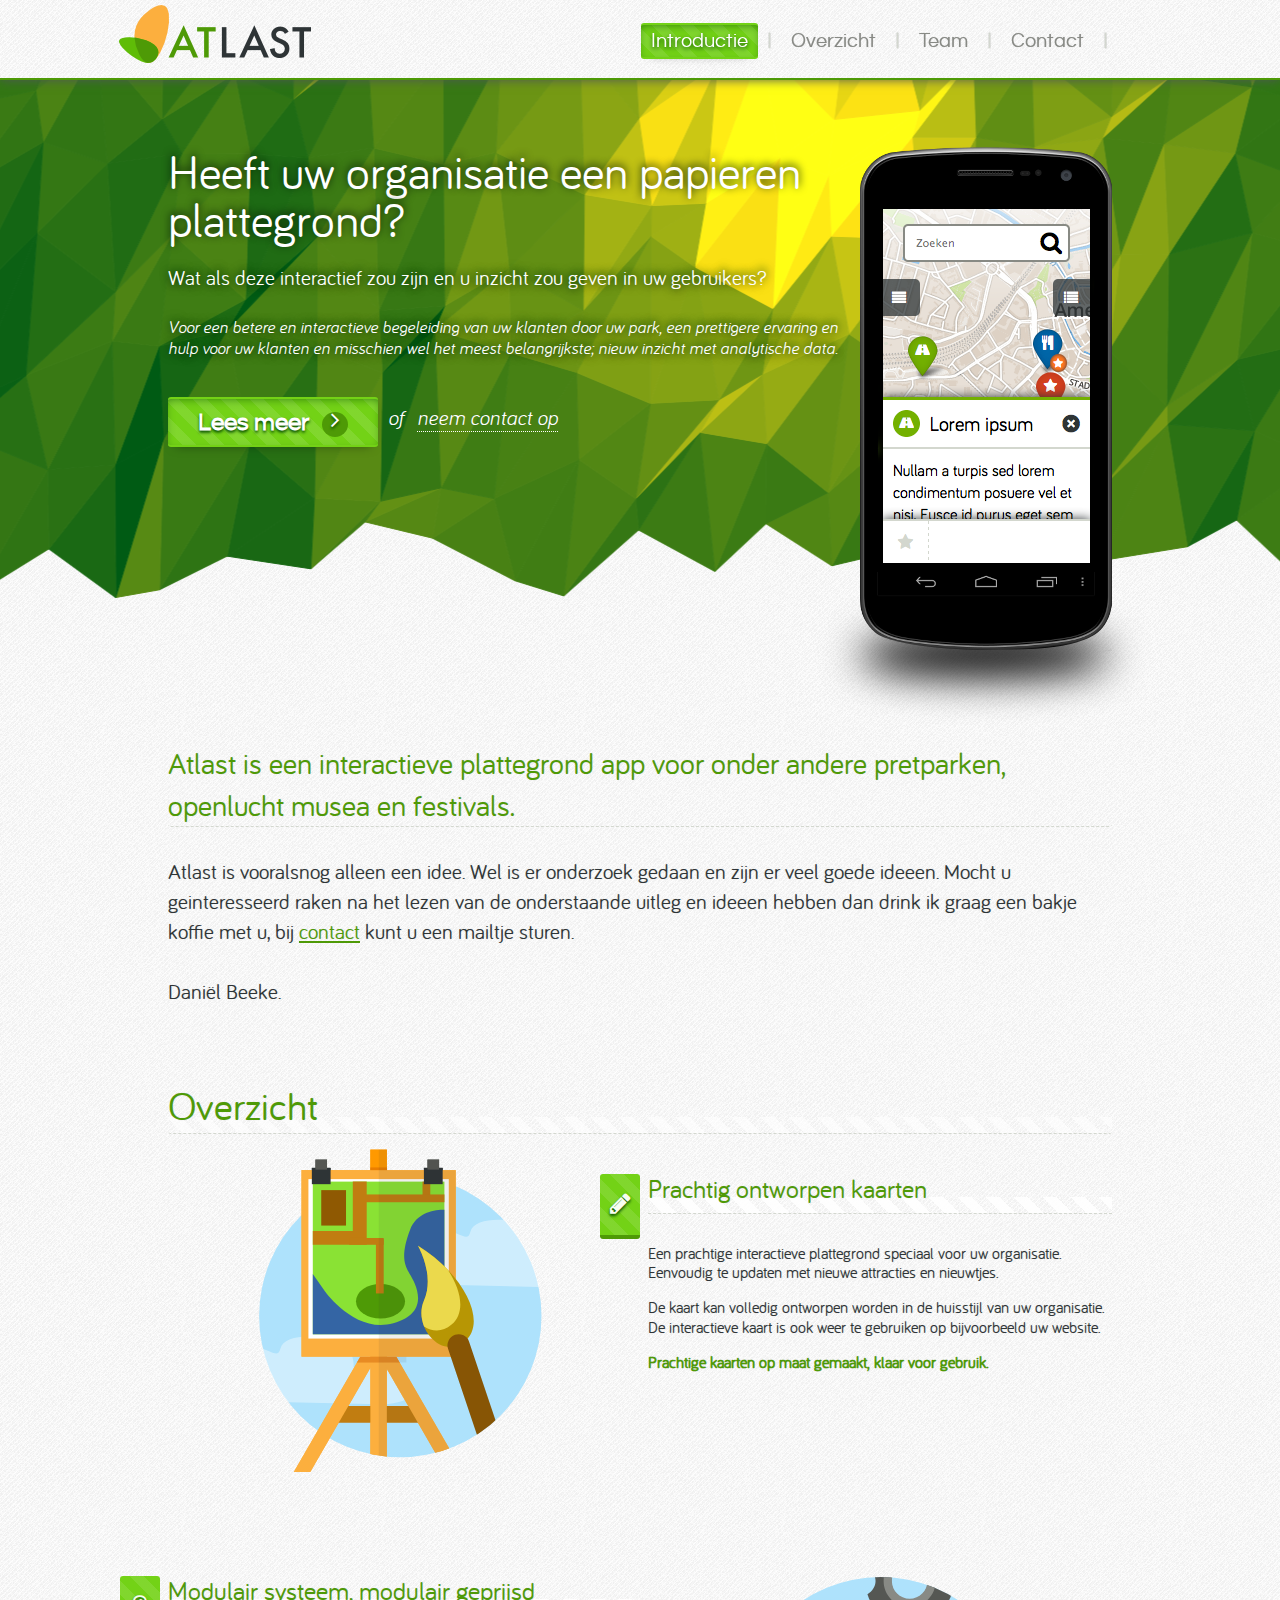
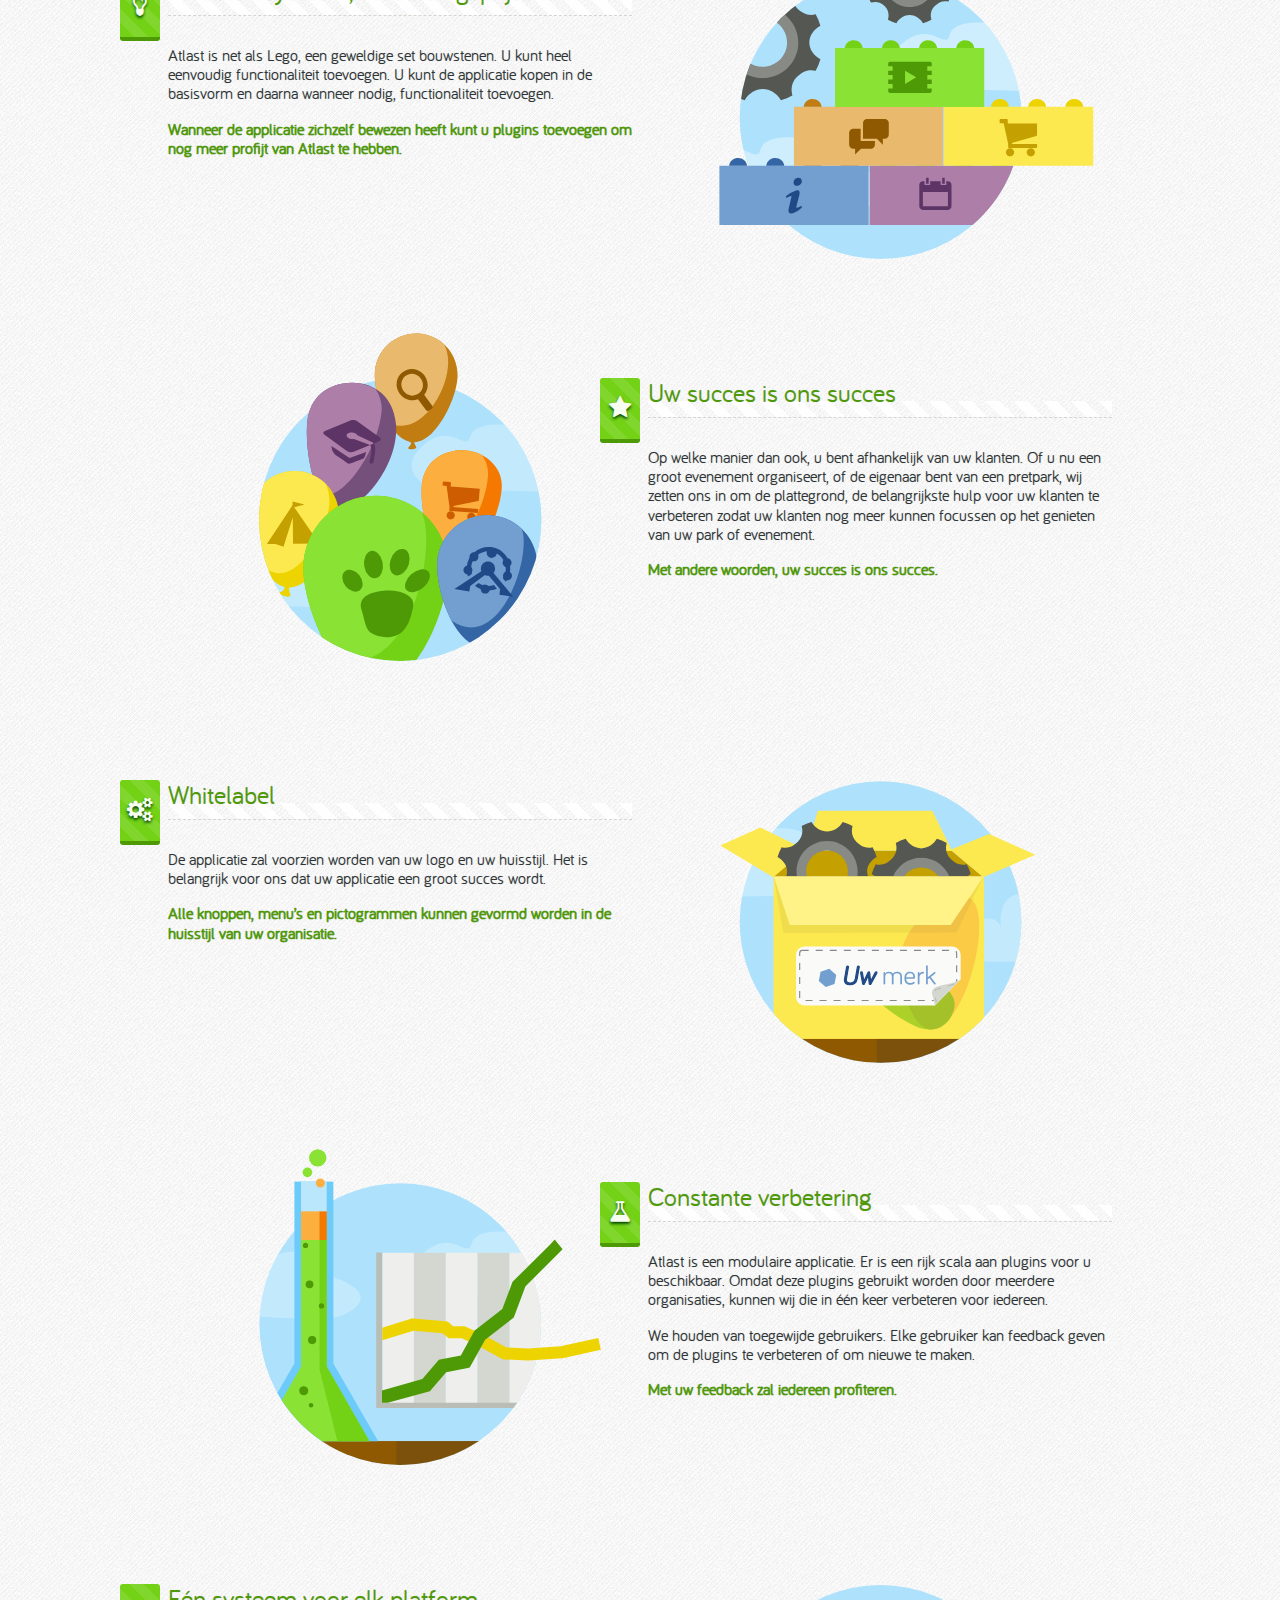
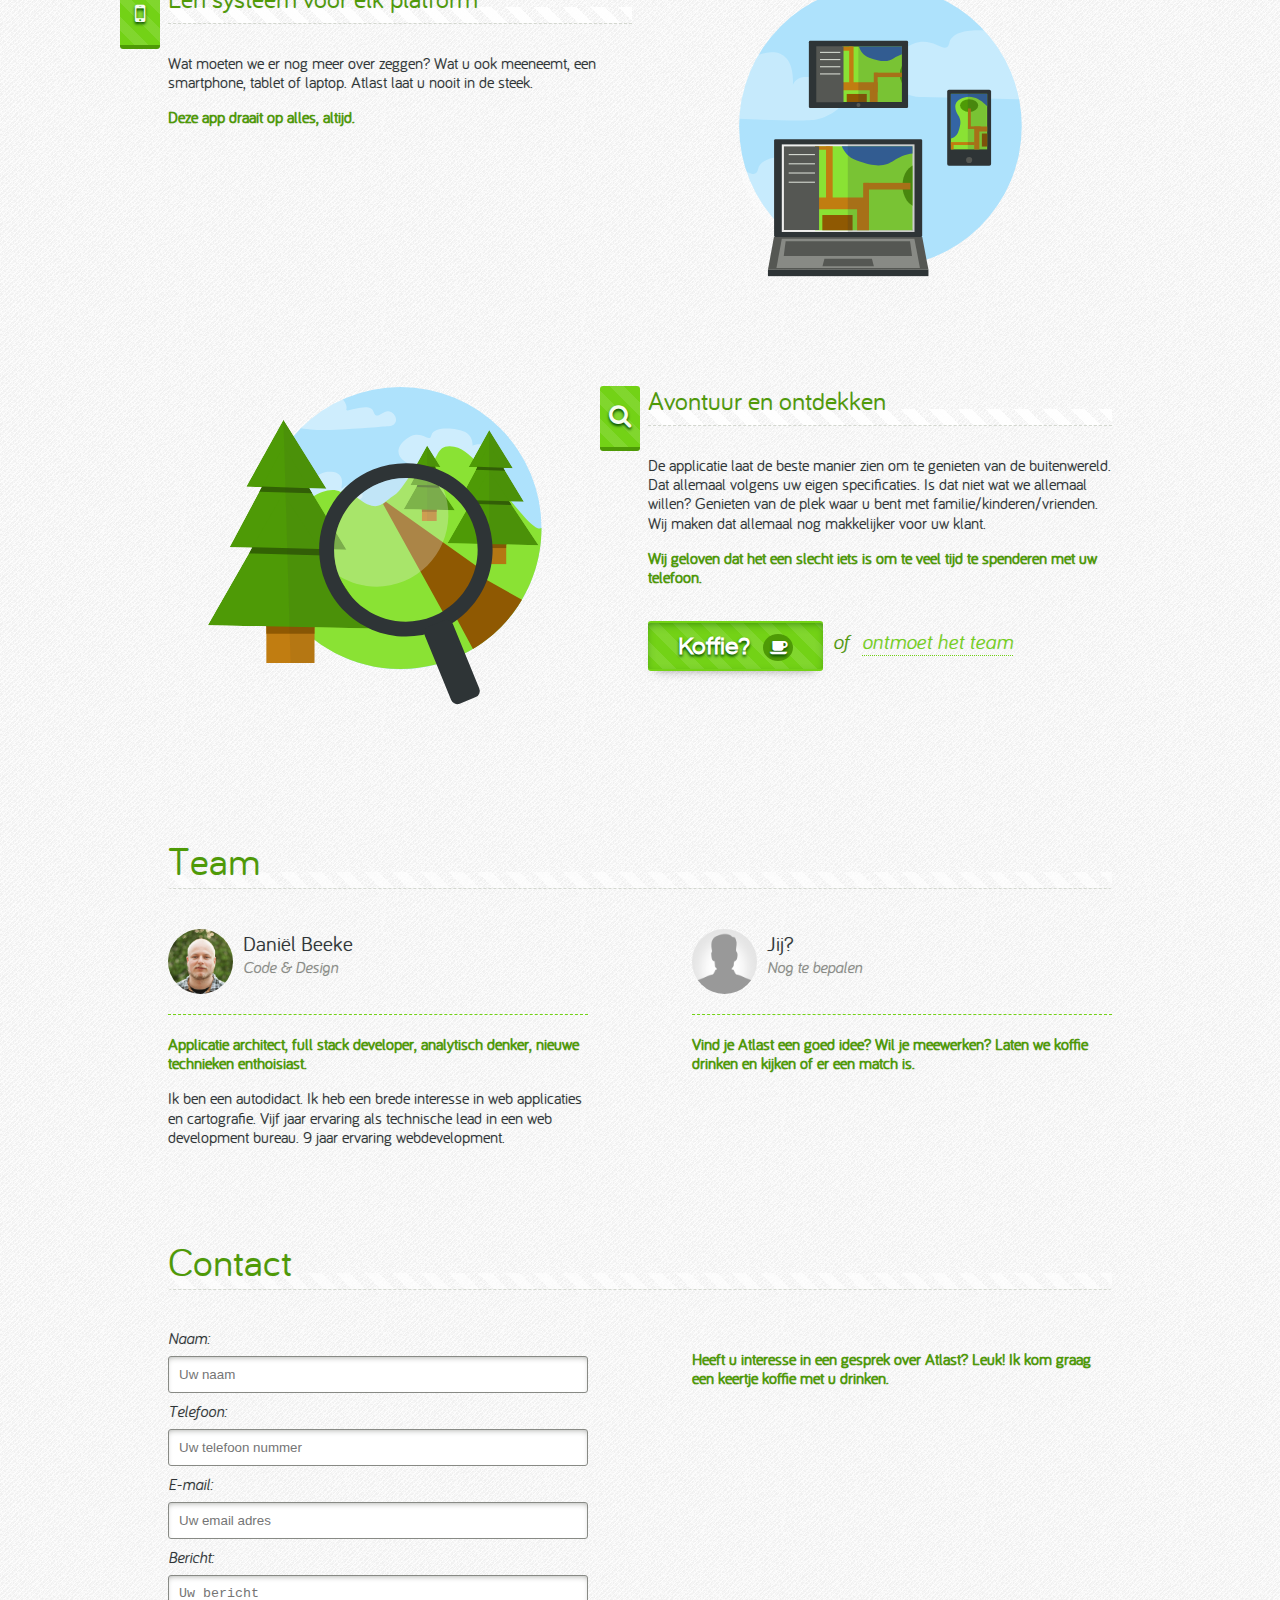
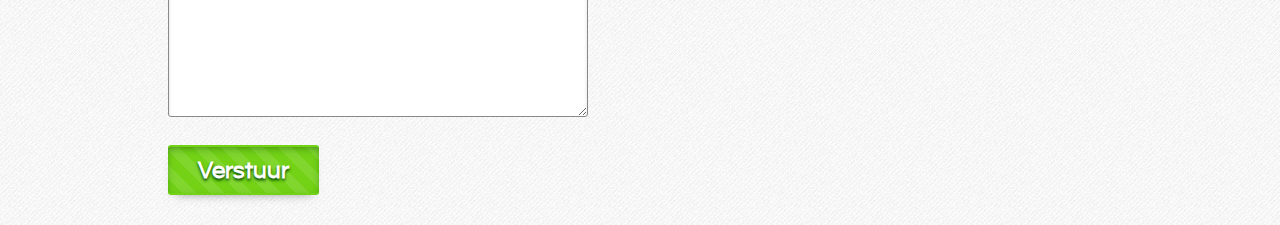
==== index.html @ f657164a "changes" ====
<!DOCTYPE html>
<!--[if lt IE 7]>      <html class="no-js lt-ie9 lt-ie8 lt-ie7"> <![endif]-->
<!--[if IE 7]>         <html class="no-js lt-ie9 lt-ie8"> <![endif]-->
<!--[if IE 8]>         <html class="no-js lt-ie9"> <![endif]-->
<!--[if gt IE 8]><!--> <html class="no-js"> <!--<![endif]-->
    <head>
        <meta charset="utf-8">
        <meta http-equiv="X-UA-Compatible" content="IE=edge,chrome=1">
        <title>Atlast</title>
        <meta name="description" content="">
        <meta name="viewport" content="width=device-width">

        <!-- Place favicon.ico and apple-touch-icon.png in the root directory -->

        <link href="stylesheets/screen.css" media="screen, projection" rel="stylesheet" type="text/css" />
        <link href="stylesheets/print.css" media="print" rel="stylesheet" type="text/css" />
        <link rel="stylesheet" href="js/vendor/leaflet/leaflet.css" />
        <!--[if lte IE 8]>
            <link rel="stylesheet" href="js/vendor/leaflet/leaflet.ie.css" />
        <![endif]-->

        <!--[if IE]>
          <link href="stylesheets/ie.css" media="screen, projection" rel="stylesheet" type="text/css" />
        <![endif]-->
        <script src="js/vendor/modernizr-2.6.2.min.js"></script>
    </head>
    <body class="nl">
        <!--[if lt IE 7]>
            <p class="chromeframe">You are using an <strong>outdated</strong> browser. Please <a href="http://browsehappy.com/">upgrade your browser</a> or <a href="http://www.google.com/chromeframe/?redirect=true">activate Google Chrome Frame</a> to improve your experience.</p>
        <![endif]-->

<header id="menu-zone">
    <div id="menu-wrapper">
        <a href="#introduction" id="logo"><img src="img/atlast-logo.png" /></a>
        <a class="mobile-menu-switcher button" href="#"><i class="icon-reorder"></i></a>
        <navigation class="menu-hidden-mobile" id="menu">
            <a href="#introduction" class="active slider-active">Introductie</a>
                <span class="menu-pipe">|</span>
            <a href="#overview">Overzicht</a>
                <span class="menu-pipe">|</span>
            <a href="#team">Team</a>
                <span class="menu-pipe">|</span>
            <a href="#contact">Contact</a>
                <span class="menu-pipe">|</span>
            <div id="menu-slider"></div>
        </navigation>
    </div>
</header>

<div id="content-wrapper">
    <section id="content">
        <article id="introduction" class="active">
            <span class="streamer">
                <div id="mobile-with-leaflet">
                    <img id="map" src="img/prototype-nl.png" />
                    <div id="phone-shadow"></div>
                </div>
                <h2>Heeft uw organisatie een papieren plattegrond?</h2>
                <h4><span>Wat als deze interactief zou zijn en u inzicht zou geven in uw gebruikers?<em class="hidden-mobile">Voor een betere en interactieve begeleiding van uw klanten door uw park, een prettigere ervaring en hulp voor uw klanten en misschien wel het meest belangrijkste; nieuw inzicht met analytische data.</em></span></h4>
                <a href="#overview" class="button mobile-full-width icon-right">Lees meer<i class="icon-angle-right"></i></a>
                <span class="button-suffix mobile-full-width"><em>of <a href="#contact">neem contact op</a></em></span>
            </span>

        </article>
        <h3 style="font-size: 30px;">Atlast is een interactieve plattegrond app voor onder andere pretparken, openlucht musea en festivals.</h3>
        <h4>Atlast is vooralsnog alleen een idee. Wel is er onderzoek gedaan en zijn er veel goede ideeen. Mocht u geinteresseerd raken na het lezen van de onderstaande uitleg en ideeen hebben dan drink ik graag een bakje koffie met u, bij <a href="#contact">contact</a> kunt u een mailtje sturen.<br><br>Daniël Beeke.</h4>
        <br><br><br>
        <article id="overview">
            <h3>Overzicht</h3>

            <div class="row odd">
                <div class="block">
                    <i class="icon-pencil"></i>
                    <h4>Prachtig ontworpen kaarten</h4>
                    <img id="map-paint" src="svg/map-paint.svg" onerror="this.onerror=null; this.src='img/map-paint.png'">
                    <p>Een prachtige interactieve plattegrond speciaal voor uw organisatie. Eenvoudig te updaten met nieuwe attracties en nieuwtjes.</p>
                    <p>De kaart kan volledig ontworpen worden in de huisstijl van uw organisatie. De interactieve kaart is ook weer te gebruiken op bijvoorbeeld uw website.</p>
                    <p><strong>Prachtige kaarten op maat gemaakt, klaar voor gebruik.</strong></p>
                </div>
            </div>
            <div class="row even">
                <div class="block">
                    <i class="icon-lightbulb"></i>
                    <h4>Modulair systeem, modulair geprijsd</h4>
                    <img id="modular" src="svg/modular.svg" onerror="this.onerror=null; this.src='img/modular.png'" />
                    <p>Atlast is net als Lego, een geweldige set bouwstenen. U kunt heel eenvoudig functionaliteit toevoegen. U kunt de applicatie kopen in de basisvorm en daarna wanneer nodig, functionaliteit toevoegen.</p>
                    <p><strong>Wanneer de applicatie zichzelf bewezen heeft kunt u plugins toevoegen om nog meer profijt van Atlast te hebben.</strong></p>
                </div>
            </div>

            <div class="row odd">
                <div class="block">
                    <i class="icon-star"></i>
                    <h4>Uw succes is ons succes</h4>
                    <img id="balloons" src="svg/balloons.svg" onerror="this.onerror=null; this.src='img/balloons.png'">
                    <p>Op welke manier dan ook, u bent afhankelijk van uw klanten. Of u nu een groot evenement organiseert, of de eigenaar bent van een pretpark, wij zetten ons in om de plattegrond, de belangrijkste hulp voor uw klanten te verbeteren zodat uw klanten nog meer kunnen focussen op het genieten van uw park of evenement.</p>
                    <p><strong>Met andere woorden, uw succes is ons succes.</strong></p>
                </div>
            </div>
            <div class="row even">
                <div class="block">
                    <i class="icon-cogs"></i>
                    <h4>Whitelabel</h4>
                    <img id="whitelabel" src="svg/whitelabel-nl.svg" onerror="this.onerror=null; this.src='img/whitelabel-nl.png'" />
                    <p>De applicatie zal voorzien worden van uw logo en uw huisstijl. Het is belangrijk voor ons dat uw applicatie een groot succes wordt.</p><p><strong>Alle knoppen, menu’s en pictogrammen kunnen gevormd worden in de huisstijl van uw organisatie.</strong></p>
                </div>
            </div>
            <div class="row odd">
                <div class="block">
                    <i class="icon-beaker"></i>
                    <h4>Constante verbetering</h4>
                    <img id="beaker" src="svg/beaker.svg" onerror="this.onerror=null; this.src='img/beaker.png'">
                    <p>Atlast is een modulaire applicatie. Er is een rijk scala aan plugins voor u beschikbaar. Omdat deze plugins gebruikt worden door meerdere organisaties, kunnen wij die in één keer verbeteren voor iedereen.</p>
                    <p>We houden van toegewijde gebruikers. Elke gebruiker kan feedback geven om de plugins te verbeteren of om nieuwe te maken.</p><p><strong>Met uw feedback zal iedereen profiteren.</strong></p>
                </div>
            </div>
            <div class="row even">
                <div class="block">
                    <i class="icon-mobile-phone"></i>
                    <h4>Eén systeem voor elk platform</h4>
                    <img id="devices" src="svg/devices.svg" onerror="this.onerror=null; this.src='img/devices.png'">
                    <p>Wat moeten we er nog meer over zeggen? Wat u ook meeneemt, een smartphone, tablet of laptop. Atlast laat u nooit in de steek.</p>
                    <p><strong>Deze app draait op alles, altijd.</strong></p>
                </div>
            </div>
            <div class="row odd">
                <div class="block">
                    <i class="icon-search"></i>
                    <h4>Avontuur en ontdekken</h4>
                    <img id="explore" src="svg/explore.svg" onerror="this.onerror=null; this.src='img/explore.png'" />
                    <p>De applicatie laat de beste manier zien om te genieten van de buitenwereld. Dat allemaal volgens uw eigen specificaties. Is dat niet wat we allemaal willen? Genieten van de plek waar u bent met familie/kinderen/vrienden. Wij maken dat allemaal nog makkelijker voor uw klant.</p>
                    <p><strong>Wij geloven dat het een slecht iets is om te veel tijd te spenderen met uw telefoon.</strong></p>
                </div>

                <div class="button-wrapper">
                    <a href="#contact" class="button mobile-full-width icon-right">Koffie?<i class="icon-coffee"></i></a>
                    <span class="button-suffix mobile-full-width dark"><em>of <a href="#team">ontmoet het team</a></em></span>
                </div>

            </div>
        </article>

        <article id="team">
            <h3>Team</h3>
            <div class="team-member">
                <div class="header">
                    <img src="img/someone-small.png">
                    <div class="info">
                        <h4>Jij?</h4>
                        <em>Nog te bepalen</em>
                    </div>
                </div>
                <p class="top"><strong>Vind je Atlast een goed idee? Wil je meewerken? Laten we koffie drinken en kijken of er een match is.</strong></p>
            </div>

            <div class="team-member">
                <div class="header">
                    <img src="img/daniel-small.jpg">
                    <div class="info">
                        <h4>Daniël Beeke</h4>
                        <em>Code & Design</em>
                    </div>
                </div>
                <p class="top"><strong>Applicatie architect, full stack developer, analytisch denker, nieuwe technieken enthoisiast.</strong></p>
                <p>Ik ben een autodidact. Ik heb een brede interesse in web applicaties en cartografie. Vijf jaar ervaring als technische lead in een web development bureau. 9 jaar ervaring webdevelopment.</p>
                <p></p>
            </div>

        </article>

        <article id="contact">
            <h3>Contact</h3>
            <p><strong>Heeft u interesse in een gesprek over Atlast? Leuk! Ik kom graag een keertje koffie met u drinken.</strong></p>

            <form action="" autocomplete="on" method="post">
                <div class="form-item-wrapper">
                    <label class="hidden-mobile">Naam: </label><input class="mobile-full-width" placeholder="Uw naam" type="text" name="fname" />
                </div>
                <div class="form-item-wrapper">
                    <label class="hidden-mobile">Telefoon: </label><input class="mobile-full-width" placeholder="Uw telefoon nummer" type="text" name="phone" />
                </div>
                <div class="form-item-wrapper">
                    <label class="hidden-mobile">E-mail: </label><input class="mobile-full-width" placeholder="Uw email adres" type="email" name="email" autocomplete="off" required />
                </div>
                <div class="form-item-wrapper">
                    <label class="hidden-mobile">Bericht: </label><textarea class="mobile-full-width" placeholder="Uw bericht" name="message" rows="8" required></textarea>
                </div>
                    <input class="button mobile-full-width float-right" type="submit" value="Verstuur">
            </form>
        </article>
    </section>
</div>

        <script src="//ajax.googleapis.com/ajax/libs/jquery/1.9.0/jquery.min.js"></script>
        <script>window.jQuery || document.write('<script src="js/vendor/jquery-1.9.0.min.js"><\/script>')</script>
        <script src="js/vendor/leaflet/leaflet.js"></script>

        <script src="js/vendor/jquery.hoverIntent.minified.js"></script>
        <script src="js/vendor/jquery.scrollTo-1.4.3.1-min.js"></script>
        <script src="js/vendor/jquery.localscroll-1.2.7-min.js"></script>

        <script src="js/plugins.js"></script>
        <script src="js/main.js"></script>

        <!-- Google Analytics: change UA-XXXXX-X to be your site's ID. -->
        <script>
          (function(i,s,o,g,r,a,m){i['GoogleAnalyticsObject']=r;i[r]=i[r]||function(){
          (i[r].q=i[r].q||[]).push(arguments)},i[r].l=1*new Date();a=s.createElement(o),
          m=s.getElementsByTagName(o)[0];a.async=1;a.src=g;m.parentNode.insertBefore(a,m)
          })(window,document,'script','//www.google-analytics.com/analytics.js','ga');

          ga('create', 'UA-39746477-1', 'atlastlab.com');
          ga('send', 'pageview');

        </script>
    </body>
</html>
---- stylesheets/screen.css ----
/* Welcome to Compass.
 * In this file you should write your main styles. (or centralize your imports)
 * Import this file using the following HTML or equivalent:
 * <link href="/stylesheets/screen.css" media="screen, projection" rel="stylesheet" type="text/css" /> */
/* line 5, ../../../../.rvm/gems/ruby-2.2.3/gems/compass-core-1.0.3/stylesheets/compass/reset/_utilities.scss */
html, body, div, span, applet, object, iframe,
h1, h2, h3, h4, h5, h6, p, blockquote, pre,
a, abbr, acronym, address, big, cite, code,
del, dfn, em, img, ins, kbd, q, s, samp,
small, strike, strong, sub, sup, tt, var,
b, u, i, center,
dl, dt, dd, ol, ul, li,
fieldset, form, label, legend,
table, caption, tbody, tfoot, thead, tr, th, td,
article, aside, canvas, details, embed,
figure, figcaption, footer, header, hgroup,
menu, nav, output, ruby, section, summary,
time, mark, audio, video {
  margin: 0;
  padding: 0;
  border: 0;
  font: inherit;
  font-size: 100%;
  vertical-align: baseline;
}

/* line 22, ../../../../.rvm/gems/ruby-2.2.3/gems/compass-core-1.0.3/stylesheets/compass/reset/_utilities.scss */
html {
  line-height: 1;
}

/* line 24, ../../../../.rvm/gems/ruby-2.2.3/gems/compass-core-1.0.3/stylesheets/compass/reset/_utilities.scss */
ol, ul {
  list-style: none;
}

/* line 26, ../../../../.rvm/gems/ruby-2.2.3/gems/compass-core-1.0.3/stylesheets/compass/reset/_utilities.scss */
table {
  border-collapse: collapse;
  border-spacing: 0;
}

/* line 28, ../../../../.rvm/gems/ruby-2.2.3/gems/compass-core-1.0.3/stylesheets/compass/reset/_utilities.scss */
caption, th, td {
  text-align: left;
  font-weight: normal;
  vertical-align: middle;
}

/* line 30, ../../../../.rvm/gems/ruby-2.2.3/gems/compass-core-1.0.3/stylesheets/compass/reset/_utilities.scss */
q, blockquote {
  quotes: none;
}
/* line 103, ../../../../.rvm/gems/ruby-2.2.3/gems/compass-core-1.0.3/stylesheets/compass/reset/_utilities.scss */
q:before, q:after, blockquote:before, blockquote:after {
  content: "";
  content: none;
}

/* line 32, ../../../../.rvm/gems/ruby-2.2.3/gems/compass-core-1.0.3/stylesheets/compass/reset/_utilities.scss */
a img {
  border: none;
}

/* line 116, ../../../../.rvm/gems/ruby-2.2.3/gems/compass-core-1.0.3/stylesheets/compass/reset/_utilities.scss */
article, aside, details, figcaption, figure, footer, header, hgroup, main, menu, nav, section, summary {
  display: block;
}

@-webkit-keyframes fadeIn {
  0% {
    opacity: 0;
  }
  100% {
    opacity: 1;
  }
}
@-webkit-keyframes fadeOut {
  0% {
    opacity: 1;
  }
  100% {
    opacity: 0;
  }
}
@-webkit-keyframes fadeInUp {
  0% {
    opacity: 0;
    -webkit-transform: translateY(20px);
  }
  100% {
    opacity: 1;
    -webkit-transform: translateY(0);
  }
}
@-webkit-keyframes fadeOutUp {
  0% {
    opacity: 1;
    -webkit-transform: translateY(0);
  }
  100% {
    opacity: 0;
    -webkit-transform: translateY(-20px);
  }
}
@-webkit-keyframes fadeInDown {
  0% {
    opacity: 0;
    -webkit-transform: translateY(-20px);
  }
  100% {
    opacity: 1;
    -webkit-transform: translateY(0);
  }
}
@-webkit-keyframes fadeOutDown {
  0% {
    opacity: 1;
    -webkit-transform: translateY(0);
  }
  100% {
    opacity: 0;
    -webkit-transform: translateY(20px);
  }
}
@-webkit-keyframes fadeInRight {
  0% {
    opacity: 0;
    -webkit-transform: translateX(20px);
  }
  100% {
    opacity: 1;
    -webkit-transform: translateX(0);
  }
}
@-webkit-keyframes fadeOutLeft {
  0% {
    opacity: 1;
    -webkit-transform: translateX(0);
  }
  100% {
    opacity: 0;
    -webkit-transform: translateX(-20px);
  }
}
@-webkit-keyframes fadeInLeft {
  0% {
    opacity: 0;
    -webkit-transform: translateX(-20px);
  }
  100% {
    opacity: 1;
    -webkit-transform: translateX(0);
  }
}
@-webkit-keyframes fadeOutRight {
  0% {
    opacity: 1;
    -webkit-transform: translateX(0);
  }
  100% {
    opacity: 0;
    -webkit-transform: translateX(20px);
  }
}
@-webkit-keyframes fadeInUpBig {
  0% {
    opacity: 0;
    -webkit-transform: translateY(2000px);
  }
  100% {
    opacity: 1;
    -webkit-transform: translateY(0);
  }
}
@-webkit-keyframes fadeOutUpBig {
  0% {
    opacity: 1;
    -webkit-transform: translateY(0);
  }
  100% {
    opacity: 0;
    -webkit-transform: translateY(-2000px);
  }
}
@-webkit-keyframes fadeInDownBig {
  0% {
    opacity: 0;
    -webkit-transform: translateY(-2000px);
  }
  100% {
    opacity: 1;
    -webkit-transform: translateY(0);
  }
}
@-webkit-keyframes fadeOutDownBig {
  0% {
    opacity: 1;
    -webkit-transform: translateY(0);
  }
  100% {
    opacity: 0;
    -webkit-transform: translateY(2000px);
  }
}
@-webkit-keyframes fadeInRightBig {
  0% {
    opacity: 0;
    -webkit-transform: translateX(2000px);
  }
  100% {
    opacity: 1;
    -webkit-transform: translateX(0);
  }
}
@-webkit-keyframes fadeOutLeftBig {
  0% {
    opacity: 1;
    -webkit-transform: translateX(0);
  }
  100% {
    opacity: 0;
    -webkit-transform: translateX(-2000px);
  }
}
@-webkit-keyframes fadeInLeftBig {
  0% {
    opacity: 0;
    -webkit-transform: translateX(-2000px);
  }
  100% {
    opacity: 1;
    -webkit-transform: translateX(0);
  }
}
@-webkit-keyframes fadeOutRightBig {
  0% {
    opacity: 1;
    -webkit-transform: translateX(0);
  }
  100% {
    opacity: 0;
    -webkit-transform: translateX(2000px);
  }
}
@-webkit-keyframes bounceIn {
  0% {
    opacity: 0;
    -webkit-transform: scale(0.3);
  }
  50% {
    opacity: 1;
    -webkit-transform: scale(1.05);
  }
  70% {
    -webkit-transform: scale(0.9);
  }
  100% {
    -webkit-transform: scale(1);
  }
}
@-webkit-keyframes bounceInDown {
  0% {
    opacity: 0;
    -webkit-transform: translateY(-2000px);
  }
  60% {
    opacity: 1;
    -webkit-transform: translateY(30px);
  }
  80% {
    -webkit-transform: translateY(-10px);
  }
  100% {
    -webkit-transform: translateY(0);
  }
}
@-webkit-keyframes bounceInUp {
  0% {
    opacity: 0;
    -webkit-transform: translateY(2000px);
  }
  60% {
    opacity: 1;
    -webkit-transform: translateY(-30px);
  }
  80% {
    -webkit-transform: translateY(10px);
  }
  100% {
    -webkit-transform: translateY(0);
  }
}
@-webkit-keyframes bounceInRight {
  0% {
    opacity: 0;
    -webkit-transform: translateX(2000px);
  }
  60% {
    opacity: 1;
    -webkit-transform: translateX(-30px);
  }
  80% {
    -webkit-transform: translateX(10px);
  }
  100% {
    -webkit-transform: translateX(0);
  }
}
@-webkit-keyframes bounceInLeft {
  0% {
    opacity: 0;
    -webkit-transform: translateX(-2000px);
  }
  60% {
    opacity: 1;
    -webkit-transform: translateX(30px);
  }
  80% {
    -webkit-transform: translateX(-10px);
  }
  100% {
    -webkit-transform: translateX(0);
  }
}
@-webkit-keyframes bounceOut {
  0% {
    -webkit-transform: scale(1);
  }
  25% {
    -webkit-transform: scale(0.95);
  }
  50% {
    opacity: 1;
    -webkit-transform: scale(1.1);
  }
  100% {
    opacity: 0;
    -webkit-transform: scale(0.3);
  }
}
@-webkit-keyframes bounceOutUp {
  0% {
    -webkit-transform: translateY(0);
  }
  20% {
    opacity: 1;
    -webkit-transform: translateY(20px);
  }
  100% {
    opacity: 0;
    -webkit-transform: translateY(-2000px);
  }
}
@-webkit-keyframes bounceOutDown {
  0% {
    -webkit-transform: translateY(0);
  }
  20% {
    opacity: 1;
    -webkit-transform: translateY(-20px);
  }
  100% {
    opacity: 0;
    -webkit-transform: translateY(2000px);
  }
}
@-webkit-keyframes bounceOutLeft {
  0% {
    -webkit-transform: translateX(0);
  }
  20% {
    opacity: 1;
    -webkit-transform: translateX(20px);
  }
  100% {
    opacity: 0;
    -webkit-transform: translateX(-2000px);
  }
}
@-webkit-keyframes bounceOutRight {
  0% {
    -webkit-transform: translateX(0);
  }
  20% {
    opacity: 1;
    -webkit-transform: translateX(-20px);
  }
  100% {
    opacity: 0;
    -webkit-transform: translateX(2000px);
  }
}
@-webkit-keyframes flash {
  0% {
    opacity: 1;
  }
  25% {
    opacity: 0;
  }
  50% {
    opacity: 1;
  }
  75% {
    opacity: 0;
  }
  100% {
    opacity: 1;
  }
}
@-webkit-keyframes bounce {
  0% {
    -webkit-transform: translateY(0);
  }
  20% {
    -webkit-transform: translateY(0);
  }
  40% {
    -webkit-transform: translateY(-30px);
  }
  50% {
    -webkit-transform: translateY(0);
  }
  60% {
    -webkit-transform: translateY(-15px);
  }
  80% {
    -webkit-transform: translateY(0);
  }
  100% {
    -webkit-transform: translateY(0);
  }
}
@-webkit-keyframes shake {
  0% {
    -webkit-transform: translateX(0);
  }
  10% {
    -webkit-transform: translateX(-10px);
  }
  20% {
    -webkit-transform: translateX(10px);
  }
  30% {
    -webkit-transform: translateX(-10px);
  }
  40% {
    -webkit-transform: translateX(10px);
  }
  50% {
    -webkit-transform: translateX(-10px);
  }
  60% {
    -webkit-transform: translateX(10px);
  }
  70% {
    -webkit-transform: translateX(-10px);
  }
  80% {
    -webkit-transform: translateX(10px);
  }
  90% {
    -webkit-transform: translateX(-10px);
  }
  100% {
    -webkit-transform: translateX(0);
  }
}
@-webkit-keyframes rotateInDownLeft {
  0% {
    -webkit-transform-origin: left bottom;
    -webkit-transform: rotate(-90deg);
    opacity: 0;
  }
  100% {
    -webkit-transform-origin: left bottom;
    -webkit-transform: rotate(0);
    opacity: 1;
  }
}
@-webkit-keyframes rotateInUpLeft {
  0% {
    -webkit-transform-origin: left bottom;
    -webkit-transform: rotate(90deg);
    opacity: 0;
  }
  100% {
    -webkit-transform-origin: left bottom;
    -webkit-transform: rotate(0);
    opacity: 1;
  }
}
@-webkit-keyframes rotateInUpRight {
  0% {
    -webkit-transform-origin: right bottom;
    -webkit-transform: rotate(-90deg);
    opacity: 0;
  }
  100% {
    -webkit-transform-origin: right bottom;
    -webkit-transform: rotate(0);
    opacity: 1;
  }
}
@-webkit-keyframes rotateInDownRight {
  0% {
    -webkit-transform-origin: right bottom;
    -webkit-transform: rotate(90deg);
    opacity: 0;
  }
  100% {
    -webkit-transform-origin: right bottom;
    -webkit-transform: rotate(0);
    opacity: 1;
  }
}
@-webkit-keyframes rotateOutDownLeft {
  0% {
    -webkit-transform-origin: left bottom;
    -webkit-transform: rotate(0);
    opacity: 1;
  }
  100% {
    -webkit-transform-origin: left bottom;
    -webkit-transform: rotate(90deg);
    opacity: 0;
  }
}
@-webkit-keyframes rotateOutUpLeft {
  0% {
    -webkit-transform-origin: left bottom;
    -webkit-transform: rotate(0);
    opacity: 1;
  }
  100% {
    -webkit-transform-origin: left bottom;
    -webkit-transform: rotate(-90deg);
    opacity: 0;
  }
}
@-webkit-keyframes rotateOutDownRight {
  0% {
    -webkit-transform-origin: right bottom;
    -webkit-transform: rotate(0);
    opacity: 1;
  }
  100% {
    -webkit-transform-origin: right bottom;
    -webkit-transform: rotate(-90deg);
    opacity: 0;
  }
}
@-webkit-keyframes rotateOutUpRight {
  0% {
    -webkit-transform-origin: right bottom;
    -webkit-transform: rotate(0);
    opacity: 1;
  }
  100% {
    -webkit-transform-origin: right bottom;
    -webkit-transform: rotate(90deg);
    opacity: 0;
  }
}
@-webkit-keyframes rotateIn {
  0% {
    -webkit-transform-origin: center center;
    -webkit-transform: rotate(-200deg);
    opacity: 0;
  }
  100% {
    -webkit-transform-origin: center center;
    -webkit-transform: rotate(0);
    opacity: 1;
  }
}
@-webkit-keyframes rotateOut {
  0% {
    -webkit-transform-origin: center center;
    -webkit-transform: rotate(0);
    opacity: 1;
  }
  100% {
    -webkit-transform-origin: center center;
    -webkit-transform: rotate(200deg);
    opacity: 0;
  }
}
@-webkit-keyframes tada {
  0% {
    -webkit-transform: scale(1);
  }
  10% {
    -webkit-transform: scale(0.9) rotate(-3deg);
  }
  20% {
    -webkit-transform: scale(0.9) rotate(-3deg);
  }
  30% {
    -webkit-transform: scale(1.1) rotate(3deg);
  }
  40% {
    -webkit-transform: scale(1.1) rotate(-3deg);
  }
  50% {
    -webkit-transform: scale(1.1) rotate(3deg);
  }
  60% {
    -webkit-transform: scale(1.1) rotate(-3deg);
  }
  70% {
    -webkit-transform: scale(1.1) rotate(3deg);
  }
  80% {
    -webkit-transform: scale(1.1) rotate(-3deg);
  }
  90% {
    -webkit-transform: scale(1.1) rotate(3deg);
  }
  100% {
    -webkit-transform: scale(1) rotate(0);
  }
}
@-moz-keyframes fadeIn {
  0% {
    opacity: 0;
  }
  100% {
    opacity: 1;
  }
}
@-moz-keyframes fadeOut {
  0% {
    opacity: 1;
  }
  100% {
    opacity: 0;
  }
}
@-moz-keyframes fadeInUp {
  0% {
    opacity: 0;
    -moz-transform: translateY(20px);
  }
  100% {
    opacity: 1;
    -moz-transform: translateY(0);
  }
}
@-moz-keyframes fadeOutUp {
  0% {
    opacity: 1;
    -moz-transform: translateY(0);
  }
  100% {
    opacity: 0;
    -moz-transform: translateY(-20px);
  }
}
@-moz-keyframes fadeInDown {
  0% {
    opacity: 0;
    -moz-transform: translateY(-20px);
  }
  100% {
    opacity: 1;
    -moz-transform: translateY(0);
  }
}
@-moz-keyframes fadeOutDown {
  0% {
    opacity: 1;
    -moz-transform: translateY(0);
  }
  100% {
    opacity: 0;
    -moz-transform: translateY(20px);
  }
}
@-moz-keyframes fadeInRight {
  0% {
    opacity: 0;
    -moz-transform: translateX(20px);
  }
  100% {
    opacity: 1;
    -moz-transform: translateX(0);
  }
}
@-moz-keyframes fadeOutLeft {
  0% {
    opacity: 1;
    -moz-transform: translateX(0);
  }
  100% {
    opacity: 0;
    -moz-transform: translateX(-20px);
  }
}
@-moz-keyframes fadeInLeft {
  0% {
    opacity: 0;
    -moz-transform: translateX(-20px);
  }
  100% {
    opacity: 1;
    -moz-transform: translateX(0);
  }
}
@-moz-keyframes fadeOutRight {
  0% {
    opacity: 1;
    -moz-transform: translateX(0);
  }
  100% {
    opacity: 0;
    -moz-transform: translateX(20px);
  }
}
@-moz-keyframes fadeInUpBig {
  0% {
    opacity: 0;
    -moz-transform: translateY(2000px);
  }
  100% {
    opacity: 1;
    -moz-transform: translateY(0);
  }
}
@-moz-keyframes fadeOutUpBig {
  0% {
    opacity: 1;
    -moz-transform: translateY(0);
  }
  100% {
    opacity: 0;
    -moz-transform: translateY(-2000px);
  }
}
@-moz-keyframes fadeInDownBig {
  0% {
    opacity: 0;
    -moz-transform: translateY(-2000px);
  }
  100% {
    opacity: 1;
    -moz-transform: translateY(0);
  }
}
@-moz-keyframes fadeOutDownBig {
  0% {
    opacity: 1;
    -moz-transform: translateY(0);
  }
  100% {
    opacity: 0;
    -moz-transform: translateY(2000px);
  }
}
@-moz-keyframes fadeInRightBig {
  0% {
    opacity: 0;
    -moz-transform: translateX(2000px);
  }
  100% {
    opacity: 1;
    -moz-transform: translateX(0);
  }
}
@-moz-keyframes fadeOutLeftBig {
  0% {
    opacity: 1;
    -moz-transform: translateX(0);
  }
  100% {
    opacity: 0;
    -moz-transform: translateX(-2000px);
  }
}
@-moz-keyframes fadeInLeftBig {
  0% {
    opacity: 0;
    -moz-transform: translateX(-2000px);
  }
  100% {
    opacity: 1;
    -moz-transform: translateX(0);
  }
}
@-moz-keyframes fadeOutRightBig {
  0% {
    opacity: 1;
    -moz-transform: translateX(0);
  }
  100% {
    opacity: 0;
    -moz-transform: translateX(2000px);
  }
}
@-moz-keyframes bounceIn {
  0% {
    opacity: 0;
    -moz-transform: scale(0.3);
  }
  50% {
    opacity: 1;
    -moz-transform: scale(1.05);
  }
  70% {
    -moz-transform: scale(0.9);
  }
  100% {
    -moz-transform: scale(1);
  }
}
@-moz-keyframes bounceInDown {
  0% {
    opacity: 0;
    -moz-transform: translateY(-2000px);
  }
  60% {
    opacity: 1;
    -moz-transform: translateY(30px);
  }
  80% {
    -moz-transform: translateY(-10px);
  }
  100% {
    -moz-transform: translateY(0);
  }
}
@-moz-keyframes bounceInUp {
  0% {
    opacity: 0;
    -moz-transform: translateY(2000px);
  }
  60% {
    opacity: 1;
    -moz-transform: translateY(-30px);
  }
  80% {
    -moz-transform: translateY(10px);
  }
  100% {
    -moz-transform: translateY(0);
  }
}
@-moz-keyframes bounceInRight {
  0% {
    opacity: 0;
    -moz-transform: translateX(2000px);
  }
  60% {
    opacity: 1;
    -moz-transform: translateX(-30px);
  }
  80% {
    -moz-transform: translateX(10px);
  }
  100% {
    -moz-transform: translateX(0);
  }
}
@-moz-keyframes bounceInLeft {
  0% {
    opacity: 0;
    -moz-transform: translateX(-2000px);
  }
  60% {
    opacity: 1;
    -moz-transform: translateX(30px);
  }
  80% {
    -moz-transform: translateX(-10px);
  }
  100% {
    -moz-transform: translateX(0);
  }
}
@-moz-keyframes bounceOut {
  0% {
    -moz-transform: scale(1);
  }
  25% {
    -moz-transform: scale(0.95);
  }
  50% {
    opacity: 1;
    -moz-transform: scale(1.1);
  }
  100% {
    opacity: 0;
    -moz-transform: scale(0.3);
  }
}
@-moz-keyframes bounceOutUp {
  0% {
    -moz-transform: translateY(0);
  }
  20% {
    opacity: 1;
    -moz-transform: translateY(20px);
  }
  100% {
    opacity: 0;
    -moz-transform: translateY(-2000px);
  }
}
@-moz-keyframes bounceOutDown {
  0% {
    -moz-transform: translateY(0);
  }
  20% {
    opacity: 1;
    -moz-transform: translateY(-20px);
  }
  100% {
    opacity: 0;
    -moz-transform: translateY(2000px);
  }
}
@-moz-keyframes bounceOutLeft {
  0% {
    -moz-transform: translateX(0);
  }
  20% {
    opacity: 1;
    -moz-transform: translateX(20px);
  }
  100% {
    opacity: 0;
    -moz-transform: translateX(-2000px);
  }
}
@-moz-keyframes bounceOutRight {
  0% {
    -moz-transform: translateX(0);
  }
  20% {
    opacity: 1;
    -moz-transform: translateX(-20px);
  }
  100% {
    opacity: 0;
    -moz-transform: translateX(2000px);
  }
}
@-moz-keyframes flash {
  0% {
    opacity: 1;
  }
  25% {
    opacity: 0;
  }
  50% {
    opacity: 1;
  }
  75% {
    opacity: 0;
  }
  100% {
    opacity: 1;
  }
}
@-moz-keyframes bounce {
  0% {
    -moz-transform: translateY(0);
  }
  20% {
    -moz-transform: translateY(0);
  }
  40% {
    -moz-transform: translateY(-30px);
  }
  50% {
    -moz-transform: translateY(0);
  }
  60% {
    -moz-transform: translateY(-15px);
  }
  80% {
    -moz-transform: translateY(0);
  }
  100% {
    -moz-transform: translateY(0);
  }
}
@-moz-keyframes shake {
  0% {
    -moz-transform: translateX(0);
  }
  10% {
    -moz-transform: translateX(-10px);
  }
  20% {
    -moz-transform: translateX(10px);
  }
  30% {
    -moz-transform: translateX(-10px);
  }
  40% {
    -moz-transform: translateX(10px);
  }
  50% {
    -moz-transform: translateX(-10px);
  }
  60% {
    -moz-transform: translateX(10px);
  }
  70% {
    -moz-transform: translateX(-10px);
  }
  80% {
    -moz-transform: translateX(10px);
  }
  90% {
    -moz-transform: translateX(-10px);
  }
  100% {
    -moz-transform: translateX(0);
  }
}
@-moz-keyframes rotateInDownLeft {
  0% {
    -moz-transform-origin: left bottom;
    -moz-transform: rotate(-90deg);
    opacity: 0;
  }
  100% {
    -moz-transform-origin: left bottom;
    -moz-transform: rotate(0);
    opacity: 1;
  }
}
@-moz-keyframes rotateInUpLeft {
  0% {
    -moz-transform-origin: left bottom;
    -moz-transform: rotate(90deg);
    opacity: 0;
  }
  100% {
    -moz-transform-origin: left bottom;
    -moz-transform: rotate(0);
    opacity: 1;
  }
}
@-moz-keyframes rotateInUpRight {
  0% {
    -moz-transform-origin: right bottom;
    -moz-transform: rotate(-90deg);
    opacity: 0;
  }
  100% {
    -moz-transform-origin: right bottom;
    -moz-transform: rotate(0);
    opacity: 1;
  }
}
@-moz-keyframes rotateInDownRight {
  0% {
    -moz-transform-origin: right bottom;
    -moz-transform: rotate(90deg);
    opacity: 0;
  }
  100% {
    -moz-transform-origin: right bottom;
    -moz-transform: rotate(0);
    opacity: 1;
  }
}
@-moz-keyframes rotateOutDownLeft {
  0% {
    -moz-transform-origin: left bottom;
    -moz-transform: rotate(0);
    opacity: 1;
  }
  100% {
    -moz-transform-origin: left bottom;
    -moz-transform: rotate(90deg);
    opacity: 0;
  }
}
@-moz-keyframes rotateOutUpLeft {
  0% {
    -moz-transform-origin: left bottom;
    -moz-transform: rotate(0);
    opacity: 1;
  }
  100% {
    -moz-transform-origin: left bottom;
    -moz-transform: rotate(-90deg);
    opacity: 0;
  }
}
@-moz-keyframes rotateOutDownRight {
  0% {
    -moz-transform-origin: right bottom;
    -moz-transform: rotate(0);
    opacity: 1;
  }
  100% {
    -moz-transform-origin: right bottom;
    -moz-transform: rotate(-90deg);
    opacity: 0;
  }
}
@-moz-keyframes rotateOutUpRight {
  0% {
    -moz-transform-origin: right bottom;
    -moz-transform: rotate(0);
    opacity: 1;
  }
  100% {
    -moz-transform-origin: right bottom;
    -moz-transform: rotate(90deg);
    opacity: 0;
  }
}
@-moz-keyframes rotateIn {
  0% {
    -moz-transform-origin: center center;
    -moz-transform: rotate(-200deg);
    opacity: 0;
  }
  100% {
    -moz-transform-origin: center center;
    -moz-transform: rotate(0);
    opacity: 1;
  }
}
@-moz-keyframes rotateOut {
  0% {
    -moz-transform-origin: center center;
    -moz-transform: rotate(0);
    opacity: 1;
  }
  100% {
    -moz-transform-origin: center center;
    -moz-transform: rotate(200deg);
    opacity: 0;
  }
}
@-moz-keyframes tada {
  0% {
    -moz-transform: scale(1);
  }
  10% {
    -moz-transform: scale(0.9) rotate(-3deg);
  }
  20% {
    -moz-transform: scale(0.9) rotate(-3deg);
  }
  30% {
    -moz-transform: scale(1.1) rotate(3deg);
  }
  40% {
    -moz-transform: scale(1.1) rotate(-3deg);
  }
  50% {
    -moz-transform: scale(1.1) rotate(3deg);
  }
  60% {
    -moz-transform: scale(1.1) rotate(-3deg);
  }
  70% {
    -moz-transform: scale(1.1) rotate(3deg);
  }
  80% {
    -moz-transform: scale(1.1) rotate(-3deg);
  }
  90% {
    -moz-transform: scale(1.1) rotate(3deg);
  }
  100% {
    -moz-transform: scale(1) rotate(0);
  }
}
@-ms-keyframes fadeIn {
  0% {
    opacity: 0;
  }
  100% {
    opacity: 1;
  }
}
@-ms-keyframes fadeOut {
  0% {
    opacity: 1;
  }
  100% {
    opacity: 0;
  }
}
@-ms-keyframes fadeInUp {
  0% {
    opacity: 0;
    -ms-transform: translateY(20px);
  }
  100% {
    opacity: 1;
    -ms-transform: translateY(0);
  }
}
@-ms-keyframes fadeOutUp {
  0% {
    opacity: 1;
    -ms-transform: translateY(0);
  }
  100% {
    opacity: 0;
    -ms-transform: translateY(-20px);
  }
}
@-ms-keyframes fadeInDown {
  0% {
    opacity: 0;
    -ms-transform: translateY(-20px);
  }
  100% {
    opacity: 1;
    -ms-transform: translateY(0);
  }
}
@-ms-keyframes fadeOutDown {
  0% {
    opacity: 1;
    -ms-transform: translateY(0);
  }
  100% {
    opacity: 0;
    -ms-transform: translateY(20px);
  }
}
@-ms-keyframes fadeInRight {
  0% {
    opacity: 0;
    -ms-transform: translateX(20px);
  }
  100% {
    opacity: 1;
    -ms-transform: translateX(0);
  }
}
@-ms-keyframes fadeOutLeft {
  0% {
    opacity: 1;
    -ms-transform: translateX(0);
  }
  100% {
    opacity: 0;
    -ms-transform: translateX(-20px);
  }
}
@-ms-keyframes fadeInLeft {
  0% {
    opacity: 0;
    -ms-transform: translateX(-20px);
  }
  100% {
    opacity: 1;
    -ms-transform: translateX(0);
  }
}
@-ms-keyframes fadeOutRight {
  0% {
    opacity: 1;
    -ms-transform: translateX(0);
  }
  100% {
    opacity: 0;
    -ms-transform: translateX(20px);
  }
}
@-ms-keyframes fadeInUpBig {
  0% {
    opacity: 0;
    -ms-transform: translateY(2000px);
  }
  100% {
    opacity: 1;
    -ms-transform: translateY(0);
  }
}
@-ms-keyframes fadeOutUpBig {
  0% {
    opacity: 1;
    -ms-transform: translateY(0);
  }
  100% {
    opacity: 0;
    -ms-transform: translateY(-2000px);
  }
}
@-ms-keyframes fadeInDownBig {
  0% {
    opacity: 0;
    -ms-transform: translateY(-2000px);
  }
  100% {
    opacity: 1;
    -ms-transform: translateY(0);
  }
}
@-ms-keyframes fadeOutDownBig {
  0% {
    opacity: 1;
    -ms-transform: translateY(0);
  }
  100% {
    opacity: 0;
    -ms-transform: translateY(2000px);
  }
}
@-ms-keyframes fadeInRightBig {
  0% {
    opacity: 0;
    -ms-transform: translateX(2000px);
  }
  100% {
    opacity: 1;
    -ms-transform: translateX(0);
  }
}
@-ms-keyframes fadeOutLeftBig {
  0% {
    opacity: 1;
    -ms-transform: translateX(0);
  }
  100% {
    opacity: 0;
    -ms-transform: translateX(-2000px);
  }
}
@-ms-keyframes fadeInLeftBig {
  0% {
    opacity: 0;
    -ms-transform: translateX(-2000px);
  }
  100% {
    opacity: 1;
    -ms-transform: translateX(0);
  }
}
@-ms-keyframes fadeOutRightBig {
  0% {
    opacity: 1;
    -ms-transform: translateX(0);
  }
  100% {
    opacity: 0;
    -ms-transform: translateX(2000px);
  }
}
@-ms-keyframes bounceIn {
  0% {
    opacity: 0;
    -ms-transform: scale(0.3);
  }
  50% {
    opacity: 1;
    -ms-transform: scale(1.05);
  }
  70% {
    -ms-transform: scale(0.9);
  }
  100% {
    -ms-transform: scale(1);
  }
}
@-ms-keyframes bounceInDown {
  0% {
    opacity: 0;
    -ms-transform: translateY(-2000px);
  }
  60% {
    opacity: 1;
    -ms-transform: translateY(30px);
  }
  80% {
    -ms-transform: translateY(-10px);
  }
  100% {
    -ms-transform: translateY(0);
  }
}
@-ms-keyframes bounceInUp {
  0% {
    opacity: 0;
    -ms-transform: translateY(2000px);
  }
  60% {
    opacity: 1;
    -ms-transform: translateY(-30px);
  }
  80% {
    -ms-transform: translateY(10px);
  }
  100% {
    -ms-transform: translateY(0);
  }
}
@-ms-keyframes bounceInRight {
  0% {
    opacity: 0;
    -ms-transform: translateX(2000px);
  }
  60% {
    opacity: 1;
    -ms-transform: translateX(-30px);
  }
  80% {
    -ms-transform: translateX(10px);
  }
  100% {
    -ms-transform: translateX(0);
  }
}
@-ms-keyframes bounceInLeft {
  0% {
    opacity: 0;
    -ms-transform: translateX(-2000px);
  }
  60% {
    opacity: 1;
    -ms-transform: translateX(30px);
  }
  80% {
    -ms-transform: translateX(-10px);
  }
  100% {
    -ms-transform: translateX(0);
  }
}
@-ms-keyframes bounceOut {
  0% {
    -ms-transform: scale(1);
  }
  25% {
    -ms-transform: scale(0.95);
  }
  50% {
    opacity: 1;
    -ms-transform: scale(1.1);
  }
  100% {
    opacity: 0;
    -ms-transform: scale(0.3);
  }
}
@-ms-keyframes bounceOutUp {
  0% {
    -ms-transform: translateY(0);
  }
  20% {
    opacity: 1;
    -ms-transform: translateY(20px);
  }
  100% {
    opacity: 0;
    -ms-transform: translateY(-2000px);
  }
}
@-ms-keyframes bounceOutDown {
  0% {
    -ms-transform: translateY(0);
  }
  20% {
    opacity: 1;
    -ms-transform: translateY(-20px);
  }
  100% {
    opacity: 0;
    -ms-transform: translateY(2000px);
  }
}
@-ms-keyframes bounceOutLeft {
  0% {
    -ms-transform: translateX(0);
  }
  20% {
    opacity: 1;
    -ms-transform: translateX(20px);
  }
  100% {
    opacity: 0;
    -ms-transform: translateX(-2000px);
  }
}
@-ms-keyframes bounceOutRight {
  0% {
    -ms-transform: translateX(0);
  }
  20% {
    opacity: 1;
    -ms-transform: translateX(-20px);
  }
  100% {
    opacity: 0;
    -ms-transform: translateX(2000px);
  }
}
@-ms-keyframes flash {
  0% {
    opacity: 1;
  }
  25% {
    opacity: 0;
  }
  50% {
    opacity: 1;
  }
  75% {
    opacity: 0;
  }
  100% {
    opacity: 1;
  }
}
@-ms-keyframes bounce {
  0% {
    -ms-transform: translateY(0);
  }
  20% {
    -ms-transform: translateY(0);
  }
  40% {
    -ms-transform: translateY(-30px);
  }
  50% {
    -ms-transform: translateY(0);
  }
  60% {
    -ms-transform: translateY(-15px);
  }
  80% {
    -ms-transform: translateY(0);
  }
  100% {
    -ms-transform: translateY(0);
  }
}
@-ms-keyframes shake {
  0% {
    -ms-transform: translateX(0);
  }
  10% {
    -ms-transform: translateX(-10px);
  }
  20% {
    -ms-transform: translateX(10px);
  }
  30% {
    -ms-transform: translateX(-10px);
  }
  40% {
    -ms-transform: translateX(10px);
  }
  50% {
    -ms-transform: translateX(-10px);
  }
  60% {
    -ms-transform: translateX(10px);
  }
  70% {
    -ms-transform: translateX(-10px);
  }
  80% {
    -ms-transform: translateX(10px);
  }
  90% {
    -ms-transform: translateX(-10px);
  }
  100% {
    -ms-transform: translateX(0);
  }
}
@-ms-keyframes rotateInDownLeft {
  0% {
    -ms-transform-origin: left bottom;
    -ms-transform: rotate(-90deg);
    opacity: 0;
  }
  100% {
    -ms-transform-origin: left bottom;
    -ms-transform: rotate(0);
    opacity: 1;
  }
}
@-ms-keyframes rotateInUpLeft {
  0% {
    -ms-transform-origin: left bottom;
    -ms-transform: rotate(90deg);
    opacity: 0;
  }
  100% {
    -ms-transform-origin: left bottom;
    -ms-transform: rotate(0);
    opacity: 1;
  }
}
@-ms-keyframes rotateInUpRight {
  0% {
    -ms-transform-origin: right bottom;
    -ms-transform: rotate(-90deg);
    opacity: 0;
  }
  100% {
    -ms-transform-origin: right bottom;
    -ms-transform: rotate(0);
    opacity: 1;
  }
}
@-ms-keyframes rotateInDownRight {
  0% {
    -ms-transform-origin: right bottom;
    -ms-transform: rotate(90deg);
    opacity: 0;
  }
  100% {
    -ms-transform-origin: right bottom;
    -ms-transform: rotate(0);
    opacity: 1;
  }
}
@-ms-keyframes rotateOutDownLeft {
  0% {
    -ms-transform-origin: left bottom;
    -ms-transform: rotate(0);
    opacity: 1;
  }
  100% {
    -ms-transform-origin: left bottom;
    -ms-transform: rotate(90deg);
    opacity: 0;
  }
}
@-ms-keyframes rotateOutUpLeft {
  0% {
    -ms-transform-origin: left bottom;
    -ms-transform: rotate(0);
    opacity: 1;
  }
  100% {
    -ms-transform-origin: left bottom;
    -ms-transform: rotate(-90deg);
    opacity: 0;
  }
}
@-ms-keyframes rotateOutDownRight {
  0% {
    -ms-transform-origin: right bottom;
    -ms-transform: rotate(0);
    opacity: 1;
  }
  100% {
    -ms-transform-origin: right bottom;
    -ms-transform: rotate(-90deg);
    opacity: 0;
  }
}
@-ms-keyframes rotateOutUpRight {
  0% {
    -ms-transform-origin: right bottom;
    -ms-transform: rotate(0);
    opacity: 1;
  }
  100% {
    -ms-transform-origin: right bottom;
    -ms-transform: rotate(90deg);
    opacity: 0;
  }
}
@-ms-keyframes rotateIn {
  0% {
    -ms-transform-origin: center center;
    -ms-transform: rotate(-200deg);
    opacity: 0;
  }
  100% {
    -ms-transform-origin: center center;
    -ms-transform: rotate(0);
    opacity: 1;
  }
}
@-ms-keyframes rotateOut {
  0% {
    -ms-transform-origin: center center;
    -ms-transform: rotate(0);
    opacity: 1;
  }
  100% {
    -ms-transform-origin: center center;
    -ms-transform: rotate(200deg);
    opacity: 0;
  }
}
@-ms-keyframes tada {
  0% {
    -ms-transform: scale(1);
  }
  10% {
    -ms-transform: scale(0.9) rotate(-3deg);
  }
  20% {
    -ms-transform: scale(0.9) rotate(-3deg);
  }
  30% {
    -ms-transform: scale(1.1) rotate(3deg);
  }
  40% {
    -ms-transform: scale(1.1) rotate(-3deg);
  }
  50% {
    -ms-transform: scale(1.1) rotate(3deg);
  }
  60% {
    -ms-transform: scale(1.1) rotate(-3deg);
  }
  70% {
    -ms-transform: scale(1.1) rotate(3deg);
  }
  80% {
    -ms-transform: scale(1.1) rotate(-3deg);
  }
  90% {
    -ms-transform: scale(1.1) rotate(3deg);
  }
  100% {
    -ms-transform: scale(1) rotate(0);
  }
}
@keyframes fadeIn {
  0% {
    opacity: 0;
  }
  100% {
    opacity: 1;
  }
}
@keyframes fadeOut {
  0% {
    opacity: 1;
  }
  100% {
    opacity: 0;
  }
}
@keyframes fadeInUp {
  0% {
    opacity: 0;
    transform: translateY(20px);
  }
  100% {
    opacity: 1;
    transform: translateY(0);
  }
}
@keyframes fadeOutUp {
  0% {
    opacity: 1;
    transform: translateY(0);
  }
  100% {
    opacity: 0;
    transform: translateY(-20px);
  }
}
@keyframes fadeInDown {
  0% {
    opacity: 0;
    transform: translateY(-20px);
  }
  100% {
    opacity: 1;
    transform: translateY(0);
  }
}
@keyframes fadeOutDown {
  0% {
    opacity: 1;
    transform: translateY(0);
  }
  100% {
    opacity: 0;
    transform: translateY(20px);
  }
}
@keyframes fadeInRight {
  0% {
    opacity: 0;
    transform: translateX(20px);
  }
  100% {
    opacity: 1;
    transform: translateX(0);
  }
}
@keyframes fadeOutLeft {
  0% {
    opacity: 1;
    transform: translateX(0);
  }
  100% {
    opacity: 0;
    transform: translateX(-20px);
  }
}
@keyframes fadeInLeft {
  0% {
    opacity: 0;
    transform: translateX(-20px);
  }
  100% {
    opacity: 1;
    transform: translateX(0);
  }
}
@keyframes fadeOutRight {
  0% {
    opacity: 1;
    transform: translateX(0);
  }
  100% {
    opacity: 0;
    transform: translateX(20px);
  }
}
@keyframes fadeInUpBig {
  0% {
    opacity: 0;
    transform: translateY(2000px);
  }
  100% {
    opacity: 1;
    transform: translateY(0);
  }
}
@keyframes fadeOutUpBig {
  0% {
    opacity: 1;
    transform: translateY(0);
  }
  100% {
    opacity: 0;
    transform: translateY(-2000px);
  }
}
@keyframes fadeInDownBig {
  0% {
    opacity: 0;
    transform: translateY(-2000px);
  }
  100% {
    opacity: 1;
    transform: translateY(0);
  }
}
@keyframes fadeOutDownBig {
  0% {
    opacity: 1;
    transform: translateY(0);
  }
  100% {
    opacity: 0;
    transform: translateY(2000px);
  }
}
@keyframes fadeInRightBig {
  0% {
    opacity: 0;
    transform: translateX(2000px);
  }
  100% {
    opacity: 1;
    transform: translateX(0);
  }
}
@keyframes fadeOutLeftBig {
  0% {
    opacity: 1;
    transform: translateX(0);
  }
  100% {
    opacity: 0;
    transform: translateX(-2000px);
  }
}
@keyframes fadeInLeftBig {
  0% {
    opacity: 0;
    transform: translateX(-2000px);
  }
  100% {
    opacity: 1;
    transform: translateX(0);
  }
}
@keyframes fadeOutRightBig {
  0% {
    opacity: 1;
    transform: translateX(0);
  }
  100% {
    opacity: 0;
    transform: translateX(2000px);
  }
}
@keyframes bounceIn {
  0% {
    opacity: 0;
    transform: scale(0.3);
  }
  50% {
    opacity: 1;
    transform: scale(1.05);
  }
  70% {
    transform: scale(0.9);
  }
  100% {
    transform: scale(1);
  }
}
@keyframes bounceInDown {
  0% {
    opacity: 0;
    transform: translateY(-2000px);
  }
  60% {
    opacity: 1;
    transform: translateY(30px);
  }
  80% {
    transform: translateY(-10px);
  }
  100% {
    transform: translateY(0);
  }
}
@keyframes bounceInUp {
  0% {
    opacity: 0;
    transform: translateY(2000px);
  }
  60% {
    opacity: 1;
    transform: translateY(-30px);
  }
  80% {
    transform: translateY(10px);
  }
  100% {
    transform: translateY(0);
  }
}
@keyframes bounceInRight {
  0% {
    opacity: 0;
    transform: translateX(2000px);
  }
  60% {
    opacity: 1;
    transform: translateX(-30px);
  }
  80% {
    transform: translateX(10px);
  }
  100% {
    transform: translateX(0);
  }
}
@keyframes bounceInLeft {
  0% {
    opacity: 0;
    transform: translateX(-2000px);
  }
  60% {
    opacity: 1;
    transform: translateX(30px);
  }
  80% {
    transform: translateX(-10px);
  }
  100% {
    transform: translateX(0);
  }
}
@keyframes bounceOut {
  0% {
    transform: scale(1);
  }
  25% {
    transform: scale(0.95);
  }
  50% {
    opacity: 1;
    transform: scale(1.1);
  }
  100% {
    opacity: 0;
    transform: scale(0.3);
  }
}
@keyframes bounceOutUp {
  0% {
    transform: translateY(0);
  }
  20% {
    opacity: 1;
    transform: translateY(20px);
  }
  100% {
    opacity: 0;
    transform: translateY(-2000px);
  }
}
@keyframes bounceOutDown {
  0% {
    transform: translateY(0);
  }
  20% {
    opacity: 1;
    transform: translateY(-20px);
  }
  100% {
    opacity: 0;
    transform: translateY(2000px);
  }
}
@keyframes bounceOutLeft {
  0% {
    transform: translateX(0);
  }
  20% {
    opacity: 1;
    transform: translateX(20px);
  }
  100% {
    opacity: 0;
    transform: translateX(-2000px);
  }
}
@keyframes bounceOutRight {
  0% {
    transform: translateX(0);
  }
  20% {
    opacity: 1;
    transform: translateX(-20px);
  }
  100% {
    opacity: 0;
    transform: translateX(2000px);
  }
}
@keyframes flash {
  0% {
    opacity: 1;
  }
  25% {
    opacity: 0;
  }
  50% {
    opacity: 1;
  }
  75% {
    opacity: 0;
  }
  100% {
    opacity: 1;
  }
}
@keyframes bounce {
  0% {
    transform: translateY(0);
  }
  20% {
    transform: translateY(0);
  }
  40% {
    transform: translateY(-30px);
  }
  50% {
    transform: translateY(0);
  }
  60% {
    transform: translateY(-15px);
  }
  80% {
    transform: translateY(0);
  }
  100% {
    transform: translateY(0);
  }
}
@keyframes shake {
  0% {
    transform: translateX(0);
  }
  10% {
    transform: translateX(-10px);
  }
  20% {
    transform: translateX(10px);
  }
  30% {
    transform: translateX(-10px);
  }
  40% {
    transform: translateX(10px);
  }
  50% {
    transform: translateX(-10px);
  }
  60% {
    transform: translateX(10px);
  }
  70% {
    transform: translateX(-10px);
  }
  80% {
    transform: translateX(10px);
  }
  90% {
    transform: translateX(-10px);
  }
  100% {
    transform: translateX(0);
  }
}
@keyframes rotateInDownLeft {
  0% {
    transform-origin: left bottom;
    transform: rotate(-90deg);
    opacity: 0;
  }
  100% {
    transform-origin: left bottom;
    transform: rotate(0);
    opacity: 1;
  }
}
@keyframes rotateInUpLeft {
  0% {
    transform-origin: left bottom;
    transform: rotate(90deg);
    opacity: 0;
  }
  100% {
    transform-origin: left bottom;
    transform: rotate(0);
    opacity: 1;
  }
}
@keyframes rotateInUpRight {
  0% {
    transform-origin: right bottom;
    transform: rotate(-90deg);
    opacity: 0;
  }
  100% {
    transform-origin: right bottom;
    transform: rotate(0);
    opacity: 1;
  }
}
@keyframes rotateInDownRight {
  0% {
    transform-origin: right bottom;
    transform: rotate(90deg);
    opacity: 0;
  }
  100% {
    transform-origin: right bottom;
    transform: rotate(0);
    opacity: 1;
  }
}
@keyframes rotateOutDownLeft {
  0% {
    transform-origin: left bottom;
    transform: rotate(0);
    opacity: 1;
  }
  100% {
    transform-origin: left bottom;
    transform: rotate(90deg);
    opacity: 0;
  }
}
@keyframes rotateOutUpLeft {
  0% {
    transform-origin: left bottom;
    transform: rotate(0);
    opacity: 1;
  }
  100% {
    transform-origin: left bottom;
    transform: rotate(-90deg);
    opacity: 0;
  }
}
@keyframes rotateOutDownRight {
  0% {
    transform-origin: right bottom;
    transform: rotate(0);
    opacity: 1;
  }
  100% {
    transform-origin: right bottom;
    transform: rotate(-90deg);
    opacity: 0;
  }
}
@keyframes rotateOutUpRight {
  0% {
    transform-origin: right bottom;
    transform: rotate(0);
    opacity: 1;
  }
  100% {
    transform-origin: right bottom;
    transform: rotate(90deg);
    opacity: 0;
  }
}
@keyframes rotateIn {
  0% {
    transform-origin: center center;
    transform: rotate(-200deg);
    opacity: 0;
  }
  100% {
    transform-origin: center center;
    transform: rotate(0);
    opacity: 1;
  }
}
@keyframes rotateOut {
  0% {
    transform-origin: center center;
    transform: rotate(0);
    opacity: 1;
  }
  100% {
    transform-origin: center center;
    transform: rotate(200deg);
    opacity: 0;
  }
}
@keyframes tada {
  0% {
    transform: scale(1);
  }
  10% {
    transform: scale(0.9) rotate(-3deg);
  }
  20% {
    transform: scale(0.9) rotate(-3deg);
  }
  30% {
    transform: scale(1.1) rotate(3deg);
  }
  40% {
    transform: scale(1.1) rotate(-3deg);
  }
  50% {
    transform: scale(1.1) rotate(3deg);
  }
  60% {
    transform: scale(1.1) rotate(-3deg);
  }
  70% {
    transform: scale(1.1) rotate(3deg);
  }
  80% {
    transform: scale(1.1) rotate(-3deg);
  }
  90% {
    transform: scale(1.1) rotate(3deg);
  }
  100% {
    transform: scale(1) rotate(0);
  }
}
/*!
 *  Font Awesome 3.0.2
 *  the iconic font designed for use with Twitter Bootstrap
 *  -------------------------------------------------------
 *  The full suite of pictographic icons, examples, and documentation
 *  can be found at: http://fortawesome.github.com/Font-Awesome/
 *
 *  License
 *  -------------------------------------------------------
 *  - The Font Awesome font is licensed under the SIL Open Font License - http://scripts.sil.org/OFL
 *  - Font Awesome CSS, LESS, and SASS files are licensed under the MIT License -
 *    http://opensource.org/licenses/mit-license.html
 *  - The Font Awesome pictograms are licensed under the CC BY 3.0 License - http://creativecommons.org/licenses/by/3.0/
 *  - Attribution is no longer required in Font Awesome 3.0, but much appreciated:
 *    "Font Awesome by Dave Gandy - http://fortawesome.github.com/Font-Awesome"
 *
 *  Contact
 *  -------------------------------------------------------
 *  Email: dave@davegandy.com
 *  Twitter: http://twitter.com/fortaweso_me
 *  Work: Lead Product Designer @ http://kyruus.com
 */
@font-face {
  font-family: 'FontAwesome';
  src: url("fonts/fontawesome-webfont.eot?v=3.0.1");
  src: url("fonts/fontawesome-webfont.eot?#iefix&v=3.0.1") format("embedded-opentype"), url("fonts/fontawesome-webfont.woff?v=3.0.1") format("woff"), url("fonts/fontawesome-webfont.ttf?v=3.0.1") format("truetype");
  font-weight: normal;
  font-style: normal;
}
/*  Font Awesome styles
    ------------------------------------------------------- */
/* line 42, ../sass/_font-awesome.scss */
[class^="icon-"],
[class*=" icon-"] {
  font-family: FontAwesome;
  font-weight: normal;
  font-style: normal;
  text-decoration: inherit;
  -webkit-font-smoothing: antialiased;
  /* sprites.less reset */
  display: inline;
  width: auto;
  height: auto;
  line-height: normal;
  vertical-align: baseline;
  background-image: none;
  background-position: 0% 0%;
  background-repeat: repeat;
  margin-top: 0;
}

/* more sprites.less reset */
/* line 63, ../sass/_font-awesome.scss */
.icon-white,
.nav-pills > .active > a > [class^="icon-"],
.nav-pills > .active > a > [class*=" icon-"],
.nav-list > .active > a > [class^="icon-"],
.nav-list > .active > a > [class*=" icon-"],
.navbar-inverse .nav > .active > a > [class^="icon-"],
.navbar-inverse .nav > .active > a > [class*=" icon-"],
.dropdown-menu > li > a:hover > [class^="icon-"],
.dropdown-menu > li > a:hover > [class*=" icon-"],
.dropdown-menu > .active > a > [class^="icon-"],
.dropdown-menu > .active > a > [class*=" icon-"],
.dropdown-submenu:hover > a > [class^="icon-"],
.dropdown-submenu:hover > a > [class*=" icon-"] {
  background-image: none;
}

/* line 79, ../sass/_font-awesome.scss */
[class^="icon-"]:before,
[class*=" icon-"]:before {
  text-decoration: inherit;
  display: inline-block;
  speak: none;
}

/* makes sure icons active on rollover in links */
/* line 88, ../sass/_font-awesome.scss */
a [class^="icon-"],
a [class*=" icon-"] {
  display: inline-block;
}

/* makes the font 33% larger relative to the icon container */
/* line 95, ../sass/_font-awesome.scss */
.icon-large:before {
  vertical-align: -10%;
  font-size: 1.3333333333333333em;
}

/* line 101, ../sass/_font-awesome.scss */
.btn [class^="icon-"],
.btn [class*=" icon-"], .nav [class^="icon-"],
.nav [class*=" icon-"] {
  display: inline;
  /* keeps button heights with and without icons the same */
}
/* line 105, ../sass/_font-awesome.scss */
.btn [class^="icon-"].icon-large,
.btn [class*=" icon-"].icon-large, .nav [class^="icon-"].icon-large,
.nav [class*=" icon-"].icon-large {
  line-height: .9em;
}
/* line 106, ../sass/_font-awesome.scss */
.btn [class^="icon-"].icon-spin,
.btn [class*=" icon-"].icon-spin, .nav [class^="icon-"].icon-spin,
.nav [class*=" icon-"].icon-spin {
  display: inline-block;
}

/* line 111, ../sass/_font-awesome.scss */
.nav-tabs [class^="icon-"],
.nav-tabs [class*=" icon-"], .nav-pills [class^="icon-"],
.nav-pills [class*=" icon-"] {
  /* keeps button heights with and without icons the same */
}
/* line 114, ../sass/_font-awesome.scss */
.nav-tabs [class^="icon-"], .nav-tabs [class^="icon-"].icon-large,
.nav-tabs [class*=" icon-"],
.nav-tabs [class*=" icon-"].icon-large, .nav-pills [class^="icon-"], .nav-pills [class^="icon-"].icon-large,
.nav-pills [class*=" icon-"],
.nav-pills [class*=" icon-"].icon-large {
  line-height: .9em;
}

/* line 119, ../sass/_font-awesome.scss */
li [class^="icon-"],
li [class*=" icon-"], .nav li [class^="icon-"],
.nav li [class*=" icon-"] {
  display: inline-block;
  width: 1.25em;
  text-align: center;
}
/* line 124, ../sass/_font-awesome.scss */
li [class^="icon-"].icon-large,
li [class*=" icon-"].icon-large, .nav li [class^="icon-"].icon-large,
.nav li [class*=" icon-"].icon-large {
  /* increased font size for icon-large */
  width: 1.5625em;
}

/* line 131, ../sass/_font-awesome.scss */
ul.icons {
  list-style-type: none;
  text-indent: -.75em;
}
/* line 136, ../sass/_font-awesome.scss */
ul.icons li [class^="icon-"],
ul.icons li [class*=" icon-"] {
  width: .75em;
}

/* line 143, ../sass/_font-awesome.scss */
.icon-muted {
  color: #eee;
}

/* line 150, ../sass/_font-awesome.scss */
.icon-border {
  border: solid 1px #eee;
  padding: .2em .25em .15em;
  -webkit-border-radius: 3px;
  -moz-border-radius: 3px;
  border-radius: 3px;
}

/* line 159, ../sass/_font-awesome.scss */
.icon-2x {
  font-size: 2em;
}
/* line 161, ../sass/_font-awesome.scss */
.icon-2x.icon-border {
  border-width: 2px;
  -webkit-border-radius: 4px;
  -moz-border-radius: 4px;
  border-radius: 4px;
}

/* line 166, ../sass/_font-awesome.scss */
.icon-3x {
  font-size: 3em;
}
/* line 168, ../sass/_font-awesome.scss */
.icon-3x.icon-border {
  border-width: 3px;
  -webkit-border-radius: 5px;
  -moz-border-radius: 5px;
  border-radius: 5px;
}

/* line 173, ../sass/_font-awesome.scss */
.icon-4x {
  font-size: 4em;
}
/* line 175, ../sass/_font-awesome.scss */
.icon-4x.icon-border {
  border-width: 4px;
  -webkit-border-radius: 6px;
  -moz-border-radius: 6px;
  border-radius: 6px;
}

/* line 185, ../sass/_font-awesome.scss */
.pull-right {
  float: right;
}

/* line 186, ../sass/_font-awesome.scss */
.pull-left {
  float: left;
}

/* line 190, ../sass/_font-awesome.scss */
[class^="icon-"].pull-left,
[class*=" icon-"].pull-left {
  margin-right: .3em;
}
/* line 193, ../sass/_font-awesome.scss */
[class^="icon-"].pull-right,
[class*=" icon-"].pull-right {
  margin-left: .3em;
}

/* line 202, ../sass/_font-awesome.scss */
.btn [class^="icon-"].pull-left.icon-2x, .btn [class^="icon-"].pull-right.icon-2x,
.btn [class*=" icon-"].pull-left.icon-2x,
.btn [class*=" icon-"].pull-right.icon-2x {
  margin-top: .18em;
}
/* line 204, ../sass/_font-awesome.scss */
.btn [class^="icon-"].icon-spin.icon-large,
.btn [class*=" icon-"].icon-spin.icon-large {
  line-height: .8em;
}

/* line 212, ../sass/_font-awesome.scss */
.btn.btn-small [class^="icon-"].pull-left.icon-2x, .btn.btn-small [class^="icon-"].pull-right.icon-2x,
.btn.btn-small [class*=" icon-"].pull-left.icon-2x,
.btn.btn-small [class*=" icon-"].pull-right.icon-2x {
  margin-top: .25em;
}

/* line 218, ../sass/_font-awesome.scss */
.btn.btn-large [class^="icon-"],
.btn.btn-large [class*=" icon-"] {
  margin-top: 0;
}
/* line 222, ../sass/_font-awesome.scss */
.btn.btn-large [class^="icon-"].pull-left.icon-2x, .btn.btn-large [class^="icon-"].pull-right.icon-2x,
.btn.btn-large [class*=" icon-"].pull-left.icon-2x,
.btn.btn-large [class*=" icon-"].pull-right.icon-2x {
  margin-top: .05em;
}
/* line 224, ../sass/_font-awesome.scss */
.btn.btn-large [class^="icon-"].pull-left.icon-2x,
.btn.btn-large [class*=" icon-"].pull-left.icon-2x {
  margin-right: .2em;
}
/* line 225, ../sass/_font-awesome.scss */
.btn.btn-large [class^="icon-"].pull-right.icon-2x,
.btn.btn-large [class*=" icon-"].pull-right.icon-2x {
  margin-left: .2em;
}

/* line 230, ../sass/_font-awesome.scss */
.icon-spin {
  display: inline-block;
  -moz-animation: spin 2s infinite linear;
  -o-animation: spin 2s infinite linear;
  -webkit-animation: spin 2s infinite linear;
  animation: spin 2s infinite linear;
}

@-moz-keyframes spin {
  0% {
    -moz-transform: rotate(0deg);
  }
  100% {
    -moz-transform: rotate(359deg);
  }
}
@-webkit-keyframes spin {
  0% {
    -webkit-transform: rotate(0deg);
  }
  100% {
    -webkit-transform: rotate(359deg);
  }
}
@-o-keyframes spin {
  0% {
    -o-transform: rotate(0deg);
  }
  100% {
    -o-transform: rotate(359deg);
  }
}
@-ms-keyframes spin {
  0% {
    -ms-transform: rotate(0deg);
  }
  100% {
    -ms-transform: rotate(359deg);
  }
}
@keyframes spin {
  0% {
    transform: rotate(0deg);
  }
  100% {
    transform: rotate(359deg);
  }
}
@-moz-document url-prefix() {
  /* line 260, ../sass/_font-awesome.scss */
  .icon-spin {
    height: .9em;
  }

  /* line 261, ../sass/_font-awesome.scss */
  .btn .icon-spin {
    height: auto;
  }

  /* line 262, ../sass/_font-awesome.scss */
  .icon-spin.icon-large {
    height: 1.25em;
  }

  /* line 263, ../sass/_font-awesome.scss */
  .btn .icon-spin.icon-large {
    height: .75em;
  }
}
/*  Font Awesome uses the Unicode Private Use Area (PUA) to ensure screen
    readers do not read off random characters that represent icons */
/* line 268, ../sass/_font-awesome.scss */
.icon-glass:before {
  content: "\f000";
}

/* line 269, ../sass/_font-awesome.scss */
.icon-music:before {
  content: "\f001";
}

/* line 270, ../sass/_font-awesome.scss */
.icon-search:before {
  content: "\f002";
}

/* line 271, ../sass/_font-awesome.scss */
.icon-envelope:before {
  content: "\f003";
}

/* line 272, ../sass/_font-awesome.scss */
.icon-heart:before {
  content: "\f004";
}

/* line 273, ../sass/_font-awesome.scss */
.icon-star:before {
  content: "\f005";
}

/* line 274, ../sass/_font-awesome.scss */
.icon-star-empty:before {
  content: "\f006";
}

/* line 275, ../sass/_font-awesome.scss */
.icon-user:before {
  content: "\f007";
}

/* line 276, ../sass/_font-awesome.scss */
.icon-film:before {
  content: "\f008";
}

/* line 277, ../sass/_font-awesome.scss */
.icon-th-large:before {
  content: "\f009";
}

/* line 278, ../sass/_font-awesome.scss */
.icon-th:before {
  content: "\f00a";
}

/* line 279, ../sass/_font-awesome.scss */
.icon-th-list:before {
  content: "\f00b";
}

/* line 280, ../sass/_font-awesome.scss */
.icon-ok:before {
  content: "\f00c";
}

/* line 281, ../sass/_font-awesome.scss */
.icon-remove:before {
  content: "\f00d";
}

/* line 282, ../sass/_font-awesome.scss */
.icon-zoom-in:before {
  content: "\f00e";
}

/* line 284, ../sass/_font-awesome.scss */
.icon-zoom-out:before {
  content: "\f010";
}

/* line 285, ../sass/_font-awesome.scss */
.icon-off:before {
  content: "\f011";
}

/* line 286, ../sass/_font-awesome.scss */
.icon-signal:before {
  content: "\f012";
}

/* line 287, ../sass/_font-awesome.scss */
.icon-cog:before {
  content: "\f013";
}

/* line 288, ../sass/_font-awesome.scss */
.icon-trash:before {
  content: "\f014";
}

/* line 289, ../sass/_font-awesome.scss */
.icon-home:before {
  content: "\f015";
}

/* line 290, ../sass/_font-awesome.scss */
.icon-file:before {
  content: "\f016";
}

/* line 291, ../sass/_font-awesome.scss */
.icon-time:before {
  content: "\f017";
}

/* line 292, ../sass/_font-awesome.scss */
.icon-road:before {
  content: "\f018";
}

/* line 293, ../sass/_font-awesome.scss */
.icon-download-alt:before {
  content: "\f019";
}

/* line 294, ../sass/_font-awesome.scss */
.icon-download:before {
  content: "\f01a";
}

/* line 295, ../sass/_font-awesome.scss */
.icon-upload:before {
  content: "\f01b";
}

/* line 296, ../sass/_font-awesome.scss */
.icon-inbox:before {
  content: "\f01c";
}

/* line 297, ../sass/_font-awesome.scss */
.icon-play-circle:before {
  content: "\f01d";
}

/* line 298, ../sass/_font-awesome.scss */
.icon-repeat:before {
  content: "\f01e";
}

/* \f020 doesn't work in Safari. all shifted one down */
/* line 301, ../sass/_font-awesome.scss */
.icon-refresh:before {
  content: "\f021";
}

/* line 302, ../sass/_font-awesome.scss */
.icon-list-alt:before {
  content: "\f022";
}

/* line 303, ../sass/_font-awesome.scss */
.icon-lock:before {
  content: "\f023";
}

/* line 304, ../sass/_font-awesome.scss */
.icon-flag:before {
  content: "\f024";
}

/* line 305, ../sass/_font-awesome.scss */
.icon-headphones:before {
  content: "\f025";
}

/* line 306, ../sass/_font-awesome.scss */
.icon-volume-off:before {
  content: "\f026";
}

/* line 307, ../sass/_font-awesome.scss */
.icon-volume-down:before {
  content: "\f027";
}

/* line 308, ../sass/_font-awesome.scss */
.icon-volume-up:before {
  content: "\f028";
}

/* line 309, ../sass/_font-awesome.scss */
.icon-qrcode:before {
  content: "\f029";
}

/* line 310, ../sass/_font-awesome.scss */
.icon-barcode:before {
  content: "\f02a";
}

/* line 311, ../sass/_font-awesome.scss */
.icon-tag:before {
  content: "\f02b";
}

/* line 312, ../sass/_font-awesome.scss */
.icon-tags:before {
  content: "\f02c";
}

/* line 313, ../sass/_font-awesome.scss */
.icon-book:before {
  content: "\f02d";
}

/* line 314, ../sass/_font-awesome.scss */
.icon-bookmark:before {
  content: "\f02e";
}

/* line 315, ../sass/_font-awesome.scss */
.icon-print:before {
  content: "\f02f";
}

/* line 317, ../sass/_font-awesome.scss */
.icon-camera:before {
  content: "\f030";
}

/* line 318, ../sass/_font-awesome.scss */
.icon-font:before {
  content: "\f031";
}

/* line 319, ../sass/_font-awesome.scss */
.icon-bold:before {
  content: "\f032";
}

/* line 320, ../sass/_font-awesome.scss */
.icon-italic:before {
  content: "\f033";
}

/* line 321, ../sass/_font-awesome.scss */
.icon-text-height:before {
  content: "\f034";
}

/* line 322, ../sass/_font-awesome.scss */
.icon-text-width:before {
  content: "\f035";
}

/* line 323, ../sass/_font-awesome.scss */
.icon-align-left:before {
  content: "\f036";
}

/* line 324, ../sass/_font-awesome.scss */
.icon-align-center:before {
  content: "\f037";
}

/* line 325, ../sass/_font-awesome.scss */
.icon-align-right:before {
  content: "\f038";
}

/* line 326, ../sass/_font-awesome.scss */
.icon-align-justify:before {
  content: "\f039";
}

/* line 327, ../sass/_font-awesome.scss */
.icon-list:before {
  content: "\f03a";
}

/* line 328, ../sass/_font-awesome.scss */
.icon-indent-left:before {
  content: "\f03b";
}

/* line 329, ../sass/_font-awesome.scss */
.icon-indent-right:before {
  content: "\f03c";
}

/* line 330, ../sass/_font-awesome.scss */
.icon-facetime-video:before {
  content: "\f03d";
}

/* line 331, ../sass/_font-awesome.scss */
.icon-picture:before {
  content: "\f03e";
}

/* line 333, ../sass/_font-awesome.scss */
.icon-pencil:before {
  content: "\f040";
}

/* line 334, ../sass/_font-awesome.scss */
.icon-map-marker:before {
  content: "\f041";
}

/* line 335, ../sass/_font-awesome.scss */
.icon-adjust:before {
  content: "\f042";
}

/* line 336, ../sass/_font-awesome.scss */
.icon-tint:before {
  content: "\f043";
}

/* line 337, ../sass/_font-awesome.scss */
.icon-edit:before {
  content: "\f044";
}

/* line 338, ../sass/_font-awesome.scss */
.icon-share:before {
  content: "\f045";
}

/* line 339, ../sass/_font-awesome.scss */
.icon-check:before {
  content: "\f046";
}

/* line 340, ../sass/_font-awesome.scss */
.icon-move:before {
  content: "\f047";
}

/* line 341, ../sass/_font-awesome.scss */
.icon-step-backward:before {
  content: "\f048";
}

/* line 342, ../sass/_font-awesome.scss */
.icon-fast-backward:before {
  content: "\f049";
}

/* line 343, ../sass/_font-awesome.scss */
.icon-backward:before {
  content: "\f04a";
}

/* line 344, ../sass/_font-awesome.scss */
.icon-play:before {
  content: "\f04b";
}

/* line 345, ../sass/_font-awesome.scss */
.icon-pause:before {
  content: "\f04c";
}

/* line 346, ../sass/_font-awesome.scss */
.icon-stop:before {
  content: "\f04d";
}

/* line 347, ../sass/_font-awesome.scss */
.icon-forward:before {
  content: "\f04e";
}

/* line 349, ../sass/_font-awesome.scss */
.icon-fast-forward:before {
  content: "\f050";
}

/* line 350, ../sass/_font-awesome.scss */
.icon-step-forward:before {
  content: "\f051";
}

/* line 351, ../sass/_font-awesome.scss */
.icon-eject:before {
  content: "\f052";
}

/* line 352, ../sass/_font-awesome.scss */
.icon-chevron-left:before {
  content: "\f053";
}

/* line 353, ../sass/_font-awesome.scss */
.icon-chevron-right:before {
  content: "\f054";
}

/* line 354, ../sass/_font-awesome.scss */
.icon-plus-sign:before {
  content: "\f055";
}

/* line 355, ../sass/_font-awesome.scss */
.icon-minus-sign:before {
  content: "\f056";
}

/* line 356, ../sass/_font-awesome.scss */
.icon-remove-sign:before {
  content: "\f057";
}

/* line 357, ../sass/_font-awesome.scss */
.icon-ok-sign:before {
  content: "\f058";
}

/* line 358, ../sass/_font-awesome.scss */
.icon-question-sign:before {
  content: "\f059";
}

/* line 359, ../sass/_font-awesome.scss */
.icon-info-sign:before {
  content: "\f05a";
}

/* line 360, ../sass/_font-awesome.scss */
.icon-screenshot:before {
  content: "\f05b";
}

/* line 361, ../sass/_font-awesome.scss */
.icon-remove-circle:before {
  content: "\f05c";
}

/* line 362, ../sass/_font-awesome.scss */
.icon-ok-circle:before {
  content: "\f05d";
}

/* line 363, ../sass/_font-awesome.scss */
.icon-ban-circle:before {
  content: "\f05e";
}

/* line 365, ../sass/_font-awesome.scss */
.icon-arrow-left:before {
  content: "\f060";
}

/* line 366, ../sass/_font-awesome.scss */
.icon-arrow-right:before {
  content: "\f061";
}

/* line 367, ../sass/_font-awesome.scss */
.icon-arrow-up:before {
  content: "\f062";
}

/* line 368, ../sass/_font-awesome.scss */
.icon-arrow-down:before {
  content: "\f063";
}

/* line 369, ../sass/_font-awesome.scss */
.icon-share-alt:before {
  content: "\f064";
}

/* line 370, ../sass/_font-awesome.scss */
.icon-resize-full:before {
  content: "\f065";
}

/* line 371, ../sass/_font-awesome.scss */
.icon-resize-small:before {
  content: "\f066";
}

/* line 372, ../sass/_font-awesome.scss */
.icon-plus:before {
  content: "\f067";
}

/* line 373, ../sass/_font-awesome.scss */
.icon-minus:before {
  content: "\f068";
}

/* line 374, ../sass/_font-awesome.scss */
.icon-asterisk:before {
  content: "\f069";
}

/* line 375, ../sass/_font-awesome.scss */
.icon-exclamation-sign:before {
  content: "\f06a";
}

/* line 376, ../sass/_font-awesome.scss */
.icon-gift:before {
  content: "\f06b";
}

/* line 377, ../sass/_font-awesome.scss */
.icon-leaf:before {
  content: "\f06c";
}

/* line 378, ../sass/_font-awesome.scss */
.icon-fire:before {
  content: "\f06d";
}

/* line 379, ../sass/_font-awesome.scss */
.icon-eye-open:before {
  content: "\f06e";
}

/* line 381, ../sass/_font-awesome.scss */
.icon-eye-close:before {
  content: "\f070";
}

/* line 382, ../sass/_font-awesome.scss */
.icon-warning-sign:before {
  content: "\f071";
}

/* line 383, ../sass/_font-awesome.scss */
.icon-plane:before {
  content: "\f072";
}

/* line 384, ../sass/_font-awesome.scss */
.icon-calendar:before {
  content: "\f073";
}

/* line 385, ../sass/_font-awesome.scss */
.icon-random:before {
  content: "\f074";
}

/* line 386, ../sass/_font-awesome.scss */
.icon-comment:before {
  content: "\f075";
}

/* line 387, ../sass/_font-awesome.scss */
.icon-magnet:before {
  content: "\f076";
}

/* line 388, ../sass/_font-awesome.scss */
.icon-chevron-up:before {
  content: "\f077";
}

/* line 389, ../sass/_font-awesome.scss */
.icon-chevron-down:before {
  content: "\f078";
}

/* line 390, ../sass/_font-awesome.scss */
.icon-retweet:before {
  content: "\f079";
}

/* line 391, ../sass/_font-awesome.scss */
.icon-shopping-cart:before {
  content: "\f07a";
}

/* line 392, ../sass/_font-awesome.scss */
.icon-folder-close:before {
  content: "\f07b";
}

/* line 393, ../sass/_font-awesome.scss */
.icon-folder-open:before {
  content: "\f07c";
}

/* line 394, ../sass/_font-awesome.scss */
.icon-resize-vertical:before {
  content: "\f07d";
}

/* line 395, ../sass/_font-awesome.scss */
.icon-resize-horizontal:before {
  content: "\f07e";
}

/* line 397, ../sass/_font-awesome.scss */
.icon-bar-chart:before {
  content: "\f080";
}

/* line 398, ../sass/_font-awesome.scss */
.icon-twitter-sign:before {
  content: "\f081";
}

/* line 399, ../sass/_font-awesome.scss */
.icon-facebook-sign:before {
  content: "\f082";
}

/* line 400, ../sass/_font-awesome.scss */
.icon-camera-retro:before {
  content: "\f083";
}

/* line 401, ../sass/_font-awesome.scss */
.icon-key:before {
  content: "\f084";
}

/* line 402, ../sass/_font-awesome.scss */
.icon-cogs:before {
  content: "\f085";
}

/* line 403, ../sass/_font-awesome.scss */
.icon-comments:before {
  content: "\f086";
}

/* line 404, ../sass/_font-awesome.scss */
.icon-thumbs-up:before {
  content: "\f087";
}

/* line 405, ../sass/_font-awesome.scss */
.icon-thumbs-down:before {
  content: "\f088";
}

/* line 406, ../sass/_font-awesome.scss */
.icon-star-half:before {
  content: "\f089";
}

/* line 407, ../sass/_font-awesome.scss */
.icon-heart-empty:before {
  content: "\f08a";
}

/* line 408, ../sass/_font-awesome.scss */
.icon-signout:before {
  content: "\f08b";
}

/* line 409, ../sass/_font-awesome.scss */
.icon-linkedin-sign:before {
  content: "\f08c";
}

/* line 410, ../sass/_font-awesome.scss */
.icon-pushpin:before {
  content: "\f08d";
}

/* line 411, ../sass/_font-awesome.scss */
.icon-external-link:before {
  content: "\f08e";
}

/* line 413, ../sass/_font-awesome.scss */
.icon-signin:before {
  content: "\f090";
}

/* line 414, ../sass/_font-awesome.scss */
.icon-trophy:before {
  content: "\f091";
}

/* line 415, ../sass/_font-awesome.scss */
.icon-github-sign:before {
  content: "\f092";
}

/* line 416, ../sass/_font-awesome.scss */
.icon-upload-alt:before {
  content: "\f093";
}

/* line 417, ../sass/_font-awesome.scss */
.icon-lemon:before {
  content: "\f094";
}

/* line 418, ../sass/_font-awesome.scss */
.icon-phone:before {
  content: "\f095";
}

/* line 419, ../sass/_font-awesome.scss */
.icon-check-empty:before {
  content: "\f096";
}

/* line 420, ../sass/_font-awesome.scss */
.icon-bookmark-empty:before {
  content: "\f097";
}

/* line 421, ../sass/_font-awesome.scss */
.icon-phone-sign:before {
  content: "\f098";
}

/* line 422, ../sass/_font-awesome.scss */
.icon-twitter:before {
  content: "\f099";
}

/* line 423, ../sass/_font-awesome.scss */
.icon-facebook:before {
  content: "\f09a";
}

/* line 424, ../sass/_font-awesome.scss */
.icon-github:before {
  content: "\f09b";
}

/* line 425, ../sass/_font-awesome.scss */
.icon-unlock:before {
  content: "\f09c";
}

/* line 426, ../sass/_font-awesome.scss */
.icon-credit-card:before {
  content: "\f09d";
}

/* line 427, ../sass/_font-awesome.scss */
.icon-rss:before {
  content: "\f09e";
}

/* line 429, ../sass/_font-awesome.scss */
.icon-hdd:before {
  content: "\f0a0";
}

/* line 430, ../sass/_font-awesome.scss */
.icon-bullhorn:before {
  content: "\f0a1";
}

/* line 431, ../sass/_font-awesome.scss */
.icon-bell:before {
  content: "\f0a2";
}

/* line 432, ../sass/_font-awesome.scss */
.icon-certificate:before {
  content: "\f0a3";
}

/* line 433, ../sass/_font-awesome.scss */
.icon-hand-right:before {
  content: "\f0a4";
}

/* line 434, ../sass/_font-awesome.scss */
.icon-hand-left:before {
  content: "\f0a5";
}

/* line 435, ../sass/_font-awesome.scss */
.icon-hand-up:before {
  content: "\f0a6";
}

/* line 436, ../sass/_font-awesome.scss */
.icon-hand-down:before {
  content: "\f0a7";
}

/* line 437, ../sass/_font-awesome.scss */
.icon-circle-arrow-left:before {
  content: "\f0a8";
}

/* line 438, ../sass/_font-awesome.scss */
.icon-circle-arrow-right:before {
  content: "\f0a9";
}

/* line 439, ../sass/_font-awesome.scss */
.icon-circle-arrow-up:before {
  content: "\f0aa";
}

/* line 440, ../sass/_font-awesome.scss */
.icon-circle-arrow-down:before {
  content: "\f0ab";
}

/* line 441, ../sass/_font-awesome.scss */
.icon-globe:before {
  content: "\f0ac";
}

/* line 442, ../sass/_font-awesome.scss */
.icon-wrench:before {
  content: "\f0ad";
}

/* line 443, ../sass/_font-awesome.scss */
.icon-tasks:before {
  content: "\f0ae";
}

/* line 445, ../sass/_font-awesome.scss */
.icon-filter:before {
  content: "\f0b0";
}

/* line 446, ../sass/_font-awesome.scss */
.icon-briefcase:before {
  content: "\f0b1";
}

/* line 447, ../sass/_font-awesome.scss */
.icon-fullscreen:before {
  content: "\f0b2";
}

/* line 449, ../sass/_font-awesome.scss */
.icon-group:before {
  content: "\f0c0";
}

/* line 450, ../sass/_font-awesome.scss */
.icon-link:before {
  content: "\f0c1";
}

/* line 451, ../sass/_font-awesome.scss */
.icon-cloud:before {
  content: "\f0c2";
}

/* line 452, ../sass/_font-awesome.scss */
.icon-beaker:before {
  content: "\f0c3";
}

/* line 453, ../sass/_font-awesome.scss */
.icon-cut:before {
  content: "\f0c4";
}

/* line 454, ../sass/_font-awesome.scss */
.icon-copy:before {
  content: "\f0c5";
}

/* line 455, ../sass/_font-awesome.scss */
.icon-paper-clip:before {
  content: "\f0c6";
}

/* line 456, ../sass/_font-awesome.scss */
.icon-save:before {
  content: "\f0c7";
}

/* line 457, ../sass/_font-awesome.scss */
.icon-sign-blank:before {
  content: "\f0c8";
}

/* line 458, ../sass/_font-awesome.scss */
.icon-reorder:before {
  content: "\f0c9";
}

/* line 459, ../sass/_font-awesome.scss */
.icon-list-ul:before {
  content: "\f0ca";
}

/* line 460, ../sass/_font-awesome.scss */
.icon-list-ol:before {
  content: "\f0cb";
}

/* line 461, ../sass/_font-awesome.scss */
.icon-strikethrough:before {
  content: "\f0cc";
}

/* line 462, ../sass/_font-awesome.scss */
.icon-underline:before {
  content: "\f0cd";
}

/* line 463, ../sass/_font-awesome.scss */
.icon-table:before {
  content: "\f0ce";
}

/* line 465, ../sass/_font-awesome.scss */
.icon-magic:before {
  content: "\f0d0";
}

/* line 466, ../sass/_font-awesome.scss */
.icon-truck:before {
  content: "\f0d1";
}

/* line 467, ../sass/_font-awesome.scss */
.icon-pinterest:before {
  content: "\f0d2";
}

/* line 468, ../sass/_font-awesome.scss */
.icon-pinterest-sign:before {
  content: "\f0d3";
}

/* line 469, ../sass/_font-awesome.scss */
.icon-google-plus-sign:before {
  content: "\f0d4";
}

/* line 470, ../sass/_font-awesome.scss */
.icon-google-plus:before {
  content: "\f0d5";
}

/* line 471, ../sass/_font-awesome.scss */
.icon-money:before {
  content: "\f0d6";
}

/* line 472, ../sass/_font-awesome.scss */
.icon-caret-down:before {
  content: "\f0d7";
}

/* line 473, ../sass/_font-awesome.scss */
.icon-caret-up:before {
  content: "\f0d8";
}

/* line 474, ../sass/_font-awesome.scss */
.icon-caret-left:before {
  content: "\f0d9";
}

/* line 475, ../sass/_font-awesome.scss */
.icon-caret-right:before {
  content: "\f0da";
}

/* line 476, ../sass/_font-awesome.scss */
.icon-columns:before {
  content: "\f0db";
}

/* line 477, ../sass/_font-awesome.scss */
.icon-sort:before {
  content: "\f0dc";
}

/* line 478, ../sass/_font-awesome.scss */
.icon-sort-down:before {
  content: "\f0dd";
}

/* line 479, ../sass/_font-awesome.scss */
.icon-sort-up:before {
  content: "\f0de";
}

/* line 481, ../sass/_font-awesome.scss */
.icon-envelope-alt:before {
  content: "\f0e0";
}

/* line 482, ../sass/_font-awesome.scss */
.icon-linkedin:before {
  content: "\f0e1";
}

/* line 483, ../sass/_font-awesome.scss */
.icon-undo:before {
  content: "\f0e2";
}

/* line 484, ../sass/_font-awesome.scss */
.icon-legal:before {
  content: "\f0e3";
}

/* line 485, ../sass/_font-awesome.scss */
.icon-dashboard:before {
  content: "\f0e4";
}

/* line 486, ../sass/_font-awesome.scss */
.icon-comment-alt:before {
  content: "\f0e5";
}

/* line 487, ../sass/_font-awesome.scss */
.icon-comments-alt:before {
  content: "\f0e6";
}

/* line 488, ../sass/_font-awesome.scss */
.icon-bolt:before {
  content: "\f0e7";
}

/* line 489, ../sass/_font-awesome.scss */
.icon-sitemap:before {
  content: "\f0e8";
}

/* line 490, ../sass/_font-awesome.scss */
.icon-umbrella:before {
  content: "\f0e9";
}

/* line 491, ../sass/_font-awesome.scss */
.icon-paste:before {
  content: "\f0ea";
}

/* line 492, ../sass/_font-awesome.scss */
.icon-lightbulb:before {
  content: "\f0eb";
}

/* line 493, ../sass/_font-awesome.scss */
.icon-exchange:before {
  content: "\f0ec";
}

/* line 494, ../sass/_font-awesome.scss */
.icon-cloud-download:before {
  content: "\f0ed";
}

/* line 495, ../sass/_font-awesome.scss */
.icon-cloud-upload:before {
  content: "\f0ee";
}

/* line 497, ../sass/_font-awesome.scss */
.icon-user-md:before {
  content: "\f0f0";
}

/* line 498, ../sass/_font-awesome.scss */
.icon-stethoscope:before {
  content: "\f0f1";
}

/* line 499, ../sass/_font-awesome.scss */
.icon-suitcase:before {
  content: "\f0f2";
}

/* line 500, ../sass/_font-awesome.scss */
.icon-bell-alt:before {
  content: "\f0f3";
}

/* line 501, ../sass/_font-awesome.scss */
.icon-coffee:before {
  content: "\f0f4";
}

/* line 502, ../sass/_font-awesome.scss */
.icon-food:before {
  content: "\f0f5";
}

/* line 503, ../sass/_font-awesome.scss */
.icon-file-alt:before {
  content: "\f0f6";
}

/* line 504, ../sass/_font-awesome.scss */
.icon-building:before {
  content: "\f0f7";
}

/* line 505, ../sass/_font-awesome.scss */
.icon-hospital:before {
  content: "\f0f8";
}

/* line 506, ../sass/_font-awesome.scss */
.icon-ambulance:before {
  content: "\f0f9";
}

/* line 507, ../sass/_font-awesome.scss */
.icon-medkit:before {
  content: "\f0fa";
}

/* line 508, ../sass/_font-awesome.scss */
.icon-fighter-jet:before {
  content: "\f0fb";
}

/* line 509, ../sass/_font-awesome.scss */
.icon-beer:before {
  content: "\f0fc";
}

/* line 510, ../sass/_font-awesome.scss */
.icon-h-sign:before {
  content: "\f0fd";
}

/* line 511, ../sass/_font-awesome.scss */
.icon-plus-sign-alt:before {
  content: "\f0fe";
}

/* line 513, ../sass/_font-awesome.scss */
.icon-double-angle-left:before {
  content: "\f100";
}

/* line 514, ../sass/_font-awesome.scss */
.icon-double-angle-right:before {
  content: "\f101";
}

/* line 515, ../sass/_font-awesome.scss */
.icon-double-angle-up:before {
  content: "\f102";
}

/* line 516, ../sass/_font-awesome.scss */
.icon-double-angle-down:before {
  content: "\f103";
}

/* line 517, ../sass/_font-awesome.scss */
.icon-angle-left:before {
  content: "\f104";
}

/* line 518, ../sass/_font-awesome.scss */
.icon-angle-right:before {
  content: "\f105";
}

/* line 519, ../sass/_font-awesome.scss */
.icon-angle-up:before {
  content: "\f106";
}

/* line 520, ../sass/_font-awesome.scss */
.icon-angle-down:before {
  content: "\f107";
}

/* line 521, ../sass/_font-awesome.scss */
.icon-desktop:before {
  content: "\f108";
}

/* line 522, ../sass/_font-awesome.scss */
.icon-laptop:before {
  content: "\f109";
}

/* line 523, ../sass/_font-awesome.scss */
.icon-tablet:before {
  content: "\f10a";
}

/* line 524, ../sass/_font-awesome.scss */
.icon-mobile-phone:before {
  content: "\f10b";
}

/* line 525, ../sass/_font-awesome.scss */
.icon-circle-blank:before {
  content: "\f10c";
}

/* line 526, ../sass/_font-awesome.scss */
.icon-quote-left:before {
  content: "\f10d";
}

/* line 527, ../sass/_font-awesome.scss */
.icon-quote-right:before {
  content: "\f10e";
}

/* line 529, ../sass/_font-awesome.scss */
.icon-spinner:before {
  content: "\f110";
}

/* line 530, ../sass/_font-awesome.scss */
.icon-circle:before {
  content: "\f111";
}

/* line 531, ../sass/_font-awesome.scss */
.icon-reply:before {
  content: "\f112";
}

/* line 532, ../sass/_font-awesome.scss */
.icon-github-alt:before {
  content: "\f113";
}

/* line 533, ../sass/_font-awesome.scss */
.icon-folder-close-alt:before {
  content: "\f114";
}

/* line 534, ../sass/_font-awesome.scss */
.icon-folder-open-alt:before {
  content: "\f115";
}

/* line 1, ../sass/_button.scss */
.button, .button:link, .button:visited {
  -moz-transition: all 0.4s;
  -o-transition: all 0.4s;
  -webkit-transition: all 0.4s;
  transition: all 0.4s;
  padding: 10px 0px 6px 0px;
  font-size: 1.5em;
  -webkit-border-radius: 3px;
  -moz-border-radius: 3px;
  border-radius: 3px;
  border: 0px;
  -webkit-font-smoothing: antialiased;
  cursor: pointer;
  background: #73d216;
  display: inline-block;
  vertical-align: middle;
  *vertical-align: auto;
  *zoom: 1;
  *display: inline;
  line-height: 30px;
  color: white;
  text-shadow: 0 2px 3px #004500;
  font-family: 'QuestrialRegular';
  font-weight: 700;
  border-bottom: 2px solid #73d216;
  border-top: 2px solid #73d216;
  text-decoration: none;
  margin-top: 18px;
  -moz-box-shadow: 0 3px 12px -6px #004500 inset, 0px 6px 11px -8px rgba(0, 0, 0, 0.5);
  -webkit-box-shadow: 0 3px 12px -6px #004500 inset, 0px 6px 11px -8px rgba(0, 0, 0, 0.5);
  box-shadow: 0 3px 12px -6px #004500 inset, 0px 6px 11px -8px rgba(0, 0, 0, 0.5);
  background-image: repeating-linear-gradient(45deg, transparent, transparent 10px, rgba(255, 255, 255, 0.1) 10px, rgba(255, 255, 255, 0.1) 20px);
}
/* line 25, ../sass/_button.scss */
.button.icon-right i, .button:link.icon-right i, .button:visited.icon-right i {
  -moz-transition: all 0.4s;
  -o-transition: all 0.4s;
  -webkit-transition: all 0.4s;
  transition: all 0.4s;
  background: none repeat scroll 0 0 #4e9a06;
  -webkit-border-radius: 100%;
  -moz-border-radius: 100%;
  border-radius: 100%;
  height: 18px;
  line-height: 8px;
  margin-bottom: -32px;
  margin-left: 13px;
  margin-top: -38px;
  padding: 7px 8px 0 9px;
  position: relative;
  top: 1px;
}
/* line 39, ../sass/_button.scss */
.button:hover, .button:link:hover, .button:visited:hover {
  border-bottom: 2px solid #4e9a06;
  border-top: 2px solid #4e9a06;
  -moz-box-shadow: 0 3px 15px -3px #004500 inset, 0px 6px 11px -5px rgba(0, 0, 0, 0.5);
  -webkit-box-shadow: 0 3px 15px -3px #004500 inset, 0px 6px 11px -5px rgba(0, 0, 0, 0.5);
  box-shadow: 0 3px 15px -3px #004500 inset, 0px 6px 11px -5px rgba(0, 0, 0, 0.5);
}
/* line 44, ../sass/_button.scss */
.button:hover i, .button:link:hover i, .button:visited:hover i {
  color: #edd400;
}

/* line 50, ../sass/_button.scss */
.button-suffix {
  color: white;
  font-size: 1.3em;
  position: relative;
  top: 10px;
  font-weight: lighter !important;
  margin-right: -20px !important;
}
/* line 59, ../sass/_button.scss */
.button-suffix a:link, .button-suffix a:visited {
  -moz-transition: all 0.4s;
  -o-transition: all 0.4s;
  -webkit-transition: all 0.4s;
  transition: all 0.4s;
  color: white;
  margin-left: 8px;
  text-decoration: none;
  border-bottom: 1px dotted white;
}
/* line 67, ../sass/_button.scss */
.button-suffix a:hover {
  color: #edd400;
}

/* line 72, ../sass/_button.scss */
.button-suffix.dark {
  color: #4e9a06;
}
/* line 75, ../sass/_button.scss */
.button-suffix.dark a:link, .button-suffix.dark a:visited {
  color: #73d216;
  border-bottom: 1px dotted #73d216;
}
/* line 79, ../sass/_button.scss */
.button-suffix.dark a:hover {
  color: #edd400;
  border-bottom: 1px dotted #edd400;
}

/* line 86, ../sass/_button.scss */
.button i.icon-coffee {
  font-size: 17px;
  padding: 9px 5px 0px 7px !important;
  top: -1px !important;
}

/* line 92, ../sass/_button.scss */
.button i.icon-search {
  font-size: 17px;
  padding: 9px 5px 0px 7px !important;
  top: -1px !important;
}

/* line 99, ../sass/_button.scss */
.Firefox .button, .Firefox .button:link, .Firefox .button:visited {
  font-weight: 400;
}

@media (min-width: 720px) {
  /* line 105, ../sass/_button.scss */
  .button {
    padding: 10px 30px 6px 30px !important;
  }

  /* line 108, ../sass/_button.scss */
  .button-suffix {
    margin-top: 19px;
  }
}
/* line 113, ../sass/_button.scss */
.button.mobile-full-width {
  margin-right: 10px !important;
}

/* line 1, ../sass/_layout.scss */
body {
  background: url(../img/debut_light.png);
  font-family: 'bariol_regularregular';
  color: #2e3436;
  text-shadow: 0 0 1px rgba(0, 0, 0, 0.2);
}

/* line 8, ../sass/_layout.scss */
a {
  color: #4e9a06;
}

/* line 12, ../sass/_layout.scss */
input, textarea, select {
  -webkit-appearance: none;
}

/* line 16, ../sass/_layout.scss */
i {
  font-weight: 100 !important;
}

/* line 20, ../sass/_layout.scss */
ul {
  list-style: square inside none;
  color: #73d216;
}
/* line 24, ../sass/_layout.scss */
ul span {
  color: #2e3436;
}

/* line 29, ../sass/_layout.scss */
strong {
  font-weight: bold !important;
  color: #4e9a06;
}

/* line 34, ../sass/_layout.scss */
h2 {
  font-size: 4em;
  text-shadow: 0 -2px 5px #051D05;
  font-family: 'bariol_regularregular';
  font-weight: 400;
}

/* line 43, ../sass/_layout.scss */
.Chrome h2,
.Safari h2 {
  text-shadow: 0 -2px 9px #051D05;
}

/* line 48, ../sass/_layout.scss */
h3 {
  font-weight: 400;
  border-bottom: 1px dashed #d3d7cf;
  font-family: 'bariol_regularregular';
  font-size: 2.5em;
  line-height: 1.4em;
  margin-bottom: 1em;
  margin-top: 0.3em;
  -webkit-border-radius: 3px;
  -moz-border-radius: 3px;
  border-radius: 3px;
  color: #4e9a06;
}
/* line 58, ../sass/_layout.scss */
h3:after {
  background-image: repeating-linear-gradient(45deg, transparent, transparent 10px, rgba(255, 255, 255, 0.6) 10px, rgba(255, 255, 255, 0.6) 20px);
  content: ".";
  display: block;
  height: 16px;
  left: 0;
  position: absolute;
  text-indent: -99999px;
  top: 62px;
  width: 100%;
  z-index: -1;
}

/* line 72, ../sass/_layout.scss */
h4 {
  font-size: 1.3em;
  font-weight: 400;
  line-height: 2em;
  font-family: 'bariol_regularregular';
}

/* line 79, ../sass/_layout.scss */
em {
  font-weight: 100;
  font-family: 'bariolregular_italic';
}

/* line 84, ../sass/_layout.scss */
p {
  line-height: 1.2em;
  margin-bottom: 1em;
}

/* line 89, ../sass/_layout.scss */
textarea:focus, input:focus {
  outline: none;
}

/* line 93, ../sass/_layout.scss */
.clearfix:after {
  content: ".";
  display: block;
  clear: both;
  visibility: hidden;
  line-height: 0;
  height: 0;
}

/* line 102, ../sass/_layout.scss */
.clearfix {
  display: inline-block;
  vertical-align: middle;
  *vertical-align: auto;
  *zoom: 1;
  *display: inline;
}

/* line 106, ../sass/_layout.scss */
#content-wrapper {
  padding-top: 45px;
  min-height: 700px;
  background: url("../img/bg.png") no-repeat scroll -195px -339px transparent;
  overflow-x: hidden;
}

@media (max-width: 320px) {
  /* line 115, ../sass/_layout.scss */
  #content-wrapper {
    background: url("../img/bg.png") no-repeat scroll -918px -286px transparent;
  }
}
@media (min-width: 321px) and (max-width: 400px) {
  /* line 121, ../sass/_layout.scss */
  #content-wrapper {
    background: url("../img/bg.png") no-repeat scroll -918px -294px transparent;
  }
}
@media (min-width: 720px) {
  /* line 127, ../sass/_layout.scss */
  #content-wrapper {
    padding-top: 65px;
    background: url(../img/bg.png) no-repeat center -150px;
  }
}
@media (min-width: 960px) {
  /* line 134, ../sass/_layout.scss */
  #content-wrapper {
    padding-top: 78px;
  }
}
/* line 140, ../sass/_layout.scss */
#content {
  position: relative;
  *zoom: 1;
  max-width: 29em;
  _width: 29em;
  padding-left: 2em;
  padding-right: 2em;
  margin-left: auto;
  margin-right: auto;
}
/* line 38, ../../../../.rvm/gems/ruby-2.2.3/gems/compass-core-1.0.3/stylesheets/compass/utilities/general/_clearfix.scss */
#content:after {
  content: "";
  display: table;
  clear: both;
}
/* line 145, ../sass/_layout.scss */
#content article {
  padding-top: 10px;
  margin-bottom: 70px;
  position: relative;
  display: block;
  float: left;
  clear: both;
  width: 100%;
  overflow: hidden;
  *zoom: 1;
  overflow: visible;
}

@media (min-width: 720px) {
  /* line 159, ../sass/_layout.scss */
  #content {
    *zoom: 1;
    max-width: 59em;
    padding-left: 2em;
    padding-right: 2em;
    margin-left: auto;
    margin-right: auto;
  }
  /* line 38, ../../../../.rvm/gems/ruby-2.2.3/gems/compass-core-1.0.3/stylesheets/compass/utilities/general/_clearfix.scss */
  #content:after {
    content: "";
    display: table;
    clear: both;
  }
}
/* line 165, ../sass/_layout.scss */
.float-right {
  float: right;
}

/* line 169, ../sass/_layout.scss */
.float-left {
  float: left;
}

/* line 173, ../sass/_layout.scss */
#intro-more {
  float: left;
  padding-top: 100px;
}
/* line 177, ../sass/_layout.scss */
#intro-more .image-wrapper {
  width: 44.44444%;
  float: left;
  margin-right: 11.11111%;
  display: inline;
}
/* line 181, ../sass/_layout.scss */
#intro-more .detail {
  position: relative;
  width: 44.44444%;
  float: right;
  margin-right: 0;
  *margin-left: -1em;
  display: inline;
}
/* line 183, ../sass/_layout.scss */
#intro-more .detail h3 {
  font-size: 2.2em;
}
/* line 185, ../sass/_layout.scss */
#intro-more .detail h3:after {
  top: 43px;
}

/* line 193, ../sass/_layout.scss */
.hidden-mobile {
  display: none !important;
}

@media (min-width: 720px) {
  /* line 199, ../sass/_layout.scss */
  .hidden-mobile {
    display: block !important;
  }
}
/* line 204, ../sass/_layout.scss */
.mobile-full-width {
  width: 100%;
  float: left;
  margin-right: 3.44828%;
  display: inline;
  -moz-box-sizing: border-box;
  -webkit-box-sizing: border-box;
  box-sizing: border-box;
  text-align: center;
}

@media (min-width: 720px) {
  /* line 213, ../sass/_layout.scss */
  .mobile-full-width {
    width: auto !important;
    -moz-box-sizing: border-box;
    -webkit-box-sizing: border-box;
    box-sizing: border-box;
    text-align: left;
  }
}
@media (max-width: 719px) {
  /* line 221, ../sass/_layout.scss */
  h4, h3, h2 {
    text-align: center;
  }
}
/* line 1, ../sass/_intro.scss */
article#introduction {
  margin-bottom: 80px;
}

/* line 6, ../sass/_intro.scss */
span.streamer {
  padding-top: 20px;
  display: block;
  color: white;
}
/* line 11, ../sass/_intro.scss */
span.streamer h2 {
  font-size: 31px;
  -webkit-font-smoothing: antialiased;
}
/* line 16, ../sass/_intro.scss */
span.streamer h4 {
  margin: 20px 0;
  line-height: 20px;
  text-shadow: 0 -3px 2px #004500, 0 2px 5px rgba(0, 0, 0, 0.5);
}
/* line 20, ../sass/_intro.scss */
span.streamer h4 em {
  font-size: 17px;
  line-height: 21px;
  margin-top: 24px;
}

/* line 30, ../sass/_intro.scss */
.Chrome span.streamer h4, .Safari span.streamer h4 {
  text-shadow: 0 -3px 8px #004500, 0 2px 8px rgba(0, 0, 0, 0.5);
}
/* line 35, ../sass/_intro.scss */
.Chrome .button i.icon-angle-right, .Safari .button i.icon-angle-right {
  padding: 4px 8px 3px 9px;
  top: -2px;
}

@media (max-width: 400px) {
  /* line 42, ../sass/_intro.scss */
  article#introduction {
    padding-bottom: 40px;
  }
}
@media (min-width: 720px) {
  /* line 49, ../sass/_intro.scss */
  span.streamer {
    padding-top: 50px;
  }

  /* line 52, ../sass/_intro.scss */
  h2 {
    font-size: 3em !important;
  }

  /* line 55, ../sass/_intro.scss */
  h4 {
    line-height: 30px !important;
  }
}
/* line 1, ../sass/_menu.scss */
header#menu-zone {
  position: fixed;
  width: 100%;
  border-bottom: 2px solid #4e9a06;
  background: url(../img/debut_light.png);
  z-index: 1;
  -moz-box-shadow: 0 0 10px #505757;
  -webkit-box-shadow: 0 0 10px #505757;
  box-shadow: 0 0 10px #505757;
}

/* line 10, ../sass/_menu.scss */
#menu-wrapper {
  *zoom: 1;
  max-width: 29em;
  _width: 29em;
  padding-left: 2em;
  padding-right: 2em;
  margin-left: auto;
  margin-right: auto;
  padding: 0;
}
/* line 38, ../../../../.rvm/gems/ruby-2.2.3/gems/compass-core-1.0.3/stylesheets/compass/utilities/general/_clearfix.scss */
#menu-wrapper:after {
  content: "";
  display: table;
  clear: both;
}

@media (min-width: 720px) {
  /* line 16, ../sass/_menu.scss */
  #menu-wrapper {
    *zoom: 1;
    max-width: 59em;
    padding-left: 2em;
    padding-right: 2em;
    margin-left: auto;
    margin-right: auto;
    padding: 0;
  }
  /* line 38, ../../../../.rvm/gems/ruby-2.2.3/gems/compass-core-1.0.3/stylesheets/compass/utilities/general/_clearfix.scss */
  #menu-wrapper:after {
    content: "";
    display: table;
    clear: both;
  }
}
/* line 23, ../sass/_menu.scss */
#logo {
  -moz-transition: all 0.4s;
  -o-transition: all 0.4s;
  -webkit-transition: all 0.4s;
  transition: all 0.4s;
  display: block;
  float: left;
  margin: 5px;
  margin-left: 13px;
}
/* line 30, ../sass/_menu.scss */
#logo img {
  width: 96px;
}

@media (min-width: 720px) {
  /* line 37, ../sass/_menu.scss */
  #logo img {
    width: 150px;
    margin-bottom: 8px;
  }
}
@media (min-width: 960px) {
  /* line 44, ../sass/_menu.scss */
  #logo {
    margin-left: -49px;
  }
  /* line 45, ../sass/_menu.scss */
  #logo img {
    width: 192px !important;
  }
}
/* line 53, ../sass/_menu.scss */
.language-toggle,
.mobile-menu-switcher {
  font-size: 1em !important;
  line-height: 0 !important;
  padding: 7px 20px !important;
  float: right;
  width: 16px;
  margin: 5px !important;
  text-align: center;
}

@media (min-width: 720px) {
  /* line 65, ../sass/_menu.scss */
  .language-toggle,
  .mobile-menu-switcher {
    margin-top: 14px !important;
  }
}
@media (min-width: 960px) {
  /* line 72, ../sass/_menu.scss */
  .mobile-menu-switcher {
    display: none !important;
  }

  /* line 75, ../sass/_menu.scss */
  .language-toggle {
    margin-top: 23px !important;
    margin-right: 0 !important;
  }
}
/* line 81, ../sass/_menu.scss */
.en .language-toggle span {
  background: url("../img/nl.png") no-repeat scroll 0 0 transparent;
  display: inline-block;
  vertical-align: middle;
  *vertical-align: auto;
  *zoom: 1;
  *display: inline;
  height: 11px;
  text-indent: -99999px;
  width: 16px;
  margin: 3px 0;
}

/* line 90, ../sass/_menu.scss */
.nl .language-toggle span {
  background: url("../img/gb.png") no-repeat scroll 0 0 transparent;
  display: inline-block;
  vertical-align: middle;
  *vertical-align: auto;
  *zoom: 1;
  *display: inline;
  height: 11px;
  text-indent: -99999px;
  width: 16px;
  margin: 3px 0;
}

/* line 99, ../sass/_menu.scss */
#menu {
  position: relative;
  float: right;
  font-family: 'QuestrialRegular';
  font-weight: normal;
  display: block;
  width: 100%;
  height: 132px;
  -moz-transition: height 0.4s;
  -o-transition: height 0.4s;
  -webkit-transition: height 0.4s;
  transition: height 0.4s;
  overflow: hidden;
}
/* line 110, ../sass/_menu.scss */
#menu a:link, #menu a:visited {
  -moz-transition: all 0.4s;
  -o-transition: all 0.4s;
  -webkit-transition: all 0.4s;
  transition: all 0.4s;
  color: #888a85;
  display: inline-block;
  vertical-align: middle;
  *vertical-align: auto;
  *zoom: 1;
  *display: inline;
  font-size: 1.25em;
  text-decoration: none;
  padding: 7px 10px 5px;
  z-index: 2;
  position: relative;
  float: left;
  clear: both;
  width: 100%;
  -webkit-font-smoothing: antialiased;
}
/* line 126, ../sass/_menu.scss */
#menu #menu-slider {
  background: #73d216;
  position: absolute;
  left: 0;
  top: 0px;
  margin-top: -2px;
  padding: 7px 0px 5px;
  height: 20px;
  width: 0;
  z-index: 1;
  -moz-transition: all 0.4s;
  -o-transition: all 0.4s;
  -webkit-transition: all 0.4s;
  transition: all 0.4s;
  font-size: 1.5em;
  border: 0px;
  cursor: pointer;
  background: #73d216;
  display: inline-block;
  vertical-align: middle;
  *vertical-align: auto;
  *zoom: 1;
  *display: inline;
  color: white;
  text-shadow: 0 2px 2px #004500;
  font-family: 'QuestrialRegular';
  border-bottom: 2px solid #73d216;
  border-top: 2px solid #73d216;
  text-decoration: none;
  -moz-box-shadow: 0 3px 12px -6px #004500 inset, 0px 6px 11px -11px rgba(0, 0, 0, 0.5);
  -webkit-box-shadow: 0 3px 12px -6px #004500 inset, 0px 6px 11px -11px rgba(0, 0, 0, 0.5);
  box-shadow: 0 3px 12px -6px #004500 inset, 0px 6px 11px -11px rgba(0, 0, 0, 0.5);
  background-image: repeating-linear-gradient(45deg, transparent, transparent 10px, rgba(255, 255, 255, 0.1) 10px, rgba(255, 255, 255, 0.1) 20px);
}
/* line 153, ../sass/_menu.scss */
#menu span.menu-pipe {
  margin: 0 10px;
  font-weight: bold;
  cursor: default;
  color: #d3d7cf;
  z-index: 0;
  position: relative;
  display: none;
}
@media (max-width: 720px) {
  /* line 164, ../sass/_menu.scss */
  #menu #menu-slider {
    display: none;
  }
  /* line 167, ../sass/_menu.scss */
  #menu a.active {
    border: 0px;
    background: #73d216;
    color: white;
    text-shadow: 0 2px 2px #004500;
    font-family: 'QuestrialRegular';
    border-bottom: 2px solid #73d216;
    border-top: 2px solid #73d216;
    text-decoration: none;
    -moz-box-shadow: 0 3px 12px -6px #004500 inset, 0px 6px 11px -11px rgba(0, 0, 0, 0.5);
    -webkit-box-shadow: 0 3px 12px -6px #004500 inset, 0px 6px 11px -11px rgba(0, 0, 0, 0.5);
    box-shadow: 0 3px 12px -6px #004500 inset, 0px 6px 11px -11px rgba(0, 0, 0, 0.5);
    background-image: repeating-linear-gradient(45deg, transparent, transparent 10px, rgba(255, 255, 255, 0.1) 10px, rgba(255, 255, 255, 0.1) 20px);
  }
}
@media (max-width: 960px) {
  /* line 182, ../sass/_menu.scss */
  #menu.menu-hidden-mobile {
    height: 0px;
    overflow: hidden;
  }
}
@media (min-width: 720px) {
  /* line 189, ../sass/_menu.scss */
  #menu a.slider-active {
    color: white;
    text-shadow: 0 2px 2px #004500;
  }
}
@media (min-width: 960px) {
  /* line 99, ../sass/_menu.scss */
  #menu {
    height: 37px;
    overflow: visible;
    float: right;
    width: auto !important;
    margin-top: 25px !important;
    margin-right: -5px !important;
  }
  /* line 204, ../sass/_menu.scss */
  #menu.hidden-mobile {
    height: auto !important;
    overflow: visible;
  }
  /* line 208, ../sass/_menu.scss */
  #menu a:link, #menu a:visited {
    width: auto !important;
    clear: none !important;
  }
  /* line 212, ../sass/_menu.scss */
  #menu #menu-slider {
    -webkit-border-radius: 3px;
    -moz-border-radius: 3px;
    border-radius: 3px;
  }
  /* line 215, ../sass/_menu.scss */
  #menu span.menu-pipe {
    display: block;
    float: left;
    margin-top: 8px;
  }
}

/* line 226, ../sass/_menu.scss */
.Chrome #menu a.slider-active,
.Safari #menu a.slider-active {
  text-shadow: 0 2px 4px #004500;
}

/* line 1, ../sass/_team.scss */
article#team {
  margin-bottom: 0 !important;
}
/* line 3, ../sass/_team.scss */
article#team .team-member {
  margin-bottom: 2em;
  width: 100%;
  float: left;
  margin-right: 25%;
  display: inline;
}
/* line 5, ../sass/_team.scss */
article#team .team-member h4 {
  float: left;
  clear: left;
  line-height: 1.4em;
  color: #2e3436;
}
/* line 12, ../sass/_team.scss */
article#team .team-member .info {
  float: left;
}
/* line 17, ../sass/_team.scss */
article#team .team-member:nth-child(4n) {
  float: right;
  margin-right: 0;
  *margin-left: -1em;
  display: inline;
}
/* line 19, ../sass/_team.scss */
article#team .team-member img {
  -webkit-border-radius: 100%;
  -moz-border-radius: 100%;
  border-radius: 100%;
  width: 50px;
  float: left;
  margin-right: 10px;
}
/* line 27, ../sass/_team.scss */
article#team .team-member p {
  width: 100%;
  float: left;
  margin-right: 11.11111%;
  display: inline;
}
/* line 28, ../sass/_team.scss */
article#team .team-member p.top {
  margin-top: 20px;
  padding-top: 20px;
  border-top: 1px dashed #73d216;
}
/* line 35, ../sass/_team.scss */
article#team .team-member em {
  float: left;
  clear: left;
  color: #888a85;
}

@media (min-width: 720px) {
  /* line 45, ../sass/_team.scss */
  article#team .team-member {
    width: 44.44444%;
    float: left;
    margin-right: 11.11111%;
  }
  /* line 47, ../sass/_team.scss */
  article#team .team-member:nth-child(2n) {
    float: right;
    margin-right: 0;
  }
  /* line 49, ../sass/_team.scss */
  article#team .team-member img {
    width: 56px;
  }
}
@media (min-width: 59em) {
  /* line 59, ../sass/_team.scss */
  article#team .team-member img {
    width: 65px;
  }
}
@media (max-width: 720px) {
  /* line 68, ../sass/_team.scss */
  .team-member {
    text-align: center;
  }
  /* line 70, ../sass/_team.scss */
  .team-member .header {
    display: inline-block;
    vertical-align: middle;
    *vertical-align: auto;
    *zoom: 1;
    *display: inline;
  }
  /* line 72, ../sass/_team.scss */
  .team-member .header h4 {
    text-align: left;
    display: inline-block;
    vertical-align: middle;
    *vertical-align: auto;
    *zoom: 1;
    *display: inline;
  }
  /* line 76, ../sass/_team.scss */
  .team-member .header em {
    display: inline-block;
    vertical-align: middle;
    *vertical-align: auto;
    *zoom: 1;
    *display: inline;
  }
  /* line 79, ../sass/_team.scss */
  .team-member .header img {
    width: 100px;
  }
  /* line 83, ../sass/_team.scss */
  .team-member p {
    text-align: left;
  }
}
/* line 1, ../sass/_contact.scss */
#contact {
  padding-bottom: 30px;
  margin-bottom: 0 !important;
}
/* line 4, ../sass/_contact.scss */
#contact form {
  -moz-box-sizing: border-box;
  -webkit-box-sizing: border-box;
  box-sizing: border-box;
  width: 100%;
  float: left;
  margin-right: 25%;
  display: inline;
}
/* line 7, ../sass/_contact.scss */
#contact form label {
  width: 150px;
  font-family: 'bariolregular_italic';
  display: block;
}
/* line 13, ../sass/_contact.scss */
#contact form input[type="text"], #contact form input[type="email"], #contact form textarea {
  outline: none !important;
  -moz-box-sizing: border-box;
  -webkit-box-sizing: border-box;
  box-sizing: border-box;
  -moz-transition: all 0.4s;
  -o-transition: all 0.4s;
  -webkit-transition: all 0.4s;
  transition: all 0.4s;
  padding: 10px;
  text-align: left;
  -webkit-border-radius: 3px;
  -moz-border-radius: 3px;
  border-radius: 3px;
  border: 1px solid #888a85;
  -moz-box-shadow: 0 3px 7px -4px #888a85 inset;
  -webkit-box-shadow: 0 3px 7px -4px #888a85 inset;
  box-shadow: 0 3px 7px -4px #888a85 inset;
  margin: 10px 0;
}
/* line 23, ../sass/_contact.scss */
#contact form input[type="text"]:focus, #contact form input[type="email"]:focus, #contact form textarea:focus {
  -moz-box-shadow: 0 3px 12px -6px #004500 inset;
  -webkit-box-shadow: 0 3px 12px -6px #004500 inset;
  box-shadow: 0 3px 12px -6px #004500 inset;
  border: 1px solid #73d216;
}
/* line 30, ../sass/_contact.scss */
#contact p {
  width: 100%;
  float: left;
  margin-right: 25%;
  display: inline;
}

@media (min-width: 720px) {
  /* line 37, ../sass/_contact.scss */
  #contact form {
    width: 44.44444%;
    float: left;
    margin-right: 11.11111%;
  }
  /* line 40, ../sass/_contact.scss */
  #contact form input[type="text"], #contact form input[type="email"], #contact form textarea {
    width: 100%;
    float: left;
    margin-right: 25%;
    width: 100% !important;
  }
  /* line 45, ../sass/_contact.scss */
  #contact p {
    clear: right;
    margin-top: 20px;
    width: 44.44444%;
    float: right;
    margin-right: 0;
  }
}
/* line 1, ../sass/_prototype.scss */
#mobile-with-leaflet {
  display: none;
}

@media (min-width: 720px) {
  /* line 6, ../sass/_prototype.scss */
  #mobile-with-leaflet {
    display: block;
    float: right;
  }
}
/* line 12, ../sass/_prototype.scss */
#mobile-with-leaflet {
  position: relative;
  margin-left: 20px;
  background: url("../img/phone-android.png") no-repeat scroll 0 0 transparent;
  height: 515px;
  width: 252px;
}
/* line 18, ../sass/_prototype.scss */
#mobile-with-leaflet #map {
  display: block;
  height: 354px;
  left: 23px;
  position: relative;
  top: 62px;
  width: 207px;
}

/* line 28, ../sass/_prototype.scss */
.Mac #mobile-with-leaflet {
  background: url("../img/phone-iphone.png") no-repeat scroll 0 0 transparent;
  width: 245px;
}
/* line 31, ../sass/_prototype.scss */
.Mac #mobile-with-leaflet #map {
  display: block;
  left: 21px;
  position: relative;
  top: 76px;
}
/* line 38, ../sass/_prototype.scss */
.Mac #mobile-with-leaflet #phone-shadow {
  bottom: 9px;
}

/* line 43, ../sass/_prototype.scss */
.Windows.Explorer #mobile-with-leaflet {
  background: url("../img/phone-windows.png") no-repeat scroll 0 0 transparent;
}
/* line 46, ../sass/_prototype.scss */
.Windows.Explorer #mobile-with-leaflet #map {
  display: block;
  left: 23px;
  position: relative;
  top: 98px;
}
/* line 53, ../sass/_prototype.scss */
.Windows.Explorer #mobile-with-leaflet #phone-shadow {
  bottom: 9px;
}

/* line 58, ../sass/_prototype.scss */
#phone-shadow {
  background: none repeat scroll 0 0 black;
  -webkit-border-radius: 100%;
  -moz-border-radius: 100%;
  border-radius: 100%;
  bottom: 27px;
  -moz-box-shadow: 0 22px 40px 20px black;
  -webkit-box-shadow: 0 22px 40px 20px black;
  box-shadow: 0 22px 40px 20px black;
  display: block;
  height: 5px;
  left: 50%;
  margin-left: -107px;
  position: absolute;
  width: 210px;
  z-index: -1;
}

/* line 2, ../sass/_overview.scss */
#overview .cta-wrapper {
  float: left;
  clear: both;
  width: 100%;
  float: left;
  margin-right: 25%;
  display: inline;
}
/* line 7, ../sass/_overview.scss */
#overview .cta-wrapper .button-wrapper {
  margin-top: -74px;
  width: 100%;
  float: left;
  margin-right: 25%;
  display: inline;
  float: right;
  margin-right: 0;
  *margin-left: -1em;
  display: inline;
}

/* line 15, ../sass/_overview.scss */
#overview div.row {
  float: left;
  clear: both;
  margin-bottom: 2em;
}
/* line 19, ../sass/_overview.scss */
#overview div.row:last-child {
  margin-bottom: 0;
}
/* line 21, ../sass/_overview.scss */
#overview div.row div.block {
  position: relative;
}
/* line 26, ../sass/_overview.scss */
#overview div.row div.block i {
  display: none;
}
/* line 31, ../sass/_overview.scss */
#overview div.row div.block h4 {
  margin-bottom: 10px;
  border-bottom: 1px dashed #d3d7cf;
  font-size: 1.6em;
  line-height: 1.5em;
  position: relative;
  font-family: 'bariol_regularregular';
  color: #4e9a06;
}
/* line 39, ../sass/_overview.scss */
#overview div.row div.block h4:after {
  background-image: repeating-linear-gradient(45deg, transparent, transparent 10px, rgba(255, 255, 255, 0.9) 10px, rgba(255, 255, 255, 0.9) 20px);
  content: ".";
  display: block;
  height: 16px;
  left: 0;
  position: absolute;
  text-indent: -99999px;
  top: 23px;
  width: 100%;
  z-index: -1;
}
/* line 54, ../sass/_overview.scss */
#overview div.row div.block img, #overview div.row div.block iframe {
  position: relative;
  -moz-box-sizing: border-box;
  -webkit-box-sizing: border-box;
  box-sizing: border-box;
  margin: -20px 0;
  width: 100%;
  float: left;
  margin-right: 25%;
  display: inline;
}
/* line 61, ../sass/_overview.scss */
#overview div.row div.block p, #overview div.row div.block h4, #overview div.row div.block ul {
  width: 100%;
  float: left;
  margin-right: 25%;
  display: inline;
  float: right;
  margin-right: 0;
  *margin-left: -1em;
  display: inline;
}

@media (min-width: 720px) {
  /* line 70, ../sass/_overview.scss */
  #overview div.row {
    margin-bottom: 3em;
  }
  /* line 73, ../sass/_overview.scss */
  #overview div.row div.block img, #overview div.row div.block iframe {
    position: relative;
    -moz-box-sizing: border-box;
    -webkit-box-sizing: border-box;
    box-sizing: border-box;
    padding: 0 !important;
    margin-top: -60px;
  }
  /* line 79, ../sass/_overview.scss */
  #overview div.row div.block h4 {
    margin-bottom: 30px;
    padding-bottom: 9px;
    position: relative;
  }
  /* line 85, ../sass/_overview.scss */
  #overview div.row .button-wrapper {
    width: 49.15254%;
    float: right;
    margin-right: 0;
    clear: right;
  }
  /* line 90, ../sass/_overview.scss */
  #overview div.row.odd div.block img, #overview div.row.odd div.block iframe {
    width: 49.15254%;
    float: left;
    margin-right: 1.69492%;
  }
  /* line 93, ../sass/_overview.scss */
  #overview div.row.odd div.block p, #overview div.row.odd div.block h4 {
    width: 49.15254%;
    float: right;
    margin-right: 0;
    clear: right;
  }
  /* line 97, ../sass/_overview.scss */
  #overview div.row.odd div.block h4:after {
    position: absolute;
    right: 0;
  }
  /* line 103, ../sass/_overview.scss */
  #overview div.row.even div.block img, #overview div.row.even div.block iframe {
    width: 49.15254%;
    float: right;
    margin-right: 0;
  }
  /* line 106, ../sass/_overview.scss */
  #overview div.row.even div.block p, #overview div.row.even div.block h4 {
    width: 49.15254%;
    float: left;
    margin-right: 1.69492%;
    clear: left;
  }
  /* line 110, ../sass/_overview.scss */
  #overview div.row.even div.block h4:after {
    position: absolute;
    left: 0;
  }
}
@media (min-width: 960px) {
  /* line 122, ../sass/_overview.scss */
  #overview div.row div.block > i {
    display: block !important;
    width: 40px;
    font-size: 1.5em;
    -webkit-border-radius: 3px;
    -moz-border-radius: 3px;
    border-radius: 3px;
    font-weight: normal;
    background: #73d216;
    background-image: repeating-linear-gradient(45deg, transparent, transparent 10px, rgba(255, 255, 255, 0.1) 10px, rgba(255, 255, 255, 0.1) 20px);
    padding: 10px 0;
    line-height: 1.7em;
    text-align: center;
    color: #2e3436;
    border-bottom: 4px solid #4e9a06;
    color: #f7fdf1;
    position: absolute;
    text-shadow: 0 2px 3px #004500;
  }
  /* line 140, ../sass/_overview.scss */
  #overview div.row img, #overview div.row iframe {
    margin-top: -90px !important;
  }
  /* line 144, ../sass/_overview.scss */
  #overview div.row.odd div.block i {
    right: 50%;
  }
  /* line 149, ../sass/_overview.scss */
  #overview div.row.even div.block i {
    left: -48px;
  }
}
@font-face {
  font-family: 'bariolregular_italic';
  src: url("fonts/bariol_regular_italic-webfont.eot");
  src: url("fonts/bariol_regular_italic-webfont.eot?#iefix") format("embedded-opentype"), url("fonts/bariol_regular_italic-webfont.woff") format("woff"), url("fonts/bariol_regular_italic-webfont.ttf") format("truetype"), url("fonts/bariol_regular_italic-webfont.svg#bariolregular_italic") format("svg");
  font-weight: 400;
  font-style: normal;
  -webkit-font-smoothing: antialiased;
  font-smoothing: antialiased;
}
@font-face {
  font-family: 'bariol_regularregular';
  src: url("fonts/bariol_regular-webfont.eot");
  src: url("fonts/bariol_regular-webfont.eot?#iefix") format("embedded-opentype"), url("fonts/bariol_regular-webfont.woff") format("woff"), url("fonts/bariol_regular-webfont.ttf") format("truetype"), url("fonts/bariol_regular-webfont.svg#bariol_regularregular") format("svg");
  font-weight: 400;
  font-style: normal;
  -webkit-font-smoothing: antialiased;
  font-smoothing: antialiased;
}
@font-face {
  font-family: 'QuestrialRegular';
  src: url("fonts/Questrial-Regular-webfont.eot");
  src: url("fonts/Questrial-Regular-webfont.eot?#iefix") format("embedded-opentype"), url("fonts/Questrial-Regular-webfont.woff") format("woff"), url("fonts/Questrial-Regular-webfont.ttf") format("truetype"), url("fonts/Questrial-Regular-webfont.svg#QuestrialRegular") format("svg");
  font-weight: 400;
  font-style: normal;
  -webkit-font-smoothing: antialiased;
  font-smoothing: antialiased;
}
---- stylesheets/print.css ----
/* Welcome to Compass. Use this file to define print styles.
 * Import this file using the following HTML or equivalent:
 * <link href="/stylesheets/print.css" media="print" rel="stylesheet" type="text/css" /> */
---- js/vendor/leaflet/leaflet.css ----
/* required styles */

.leaflet-map-pane,
.leaflet-tile,
.leaflet-marker-icon,
.leaflet-marker-shadow,
.leaflet-tile-pane,
.leaflet-overlay-pane,
.leaflet-shadow-pane,
.leaflet-marker-pane,
.leaflet-popup-pane,
.leaflet-overlay-pane svg,
.leaflet-zoom-box,
.leaflet-image-layer,
.leaflet-layer {
	position: absolute;
	left: 0;
	top: 0;
	}
.leaflet-container {
	overflow: hidden;
	-ms-touch-action: none;
	}
.leaflet-tile,
.leaflet-marker-icon,
.leaflet-marker-shadow {
	-webkit-user-select: none;
	   -moz-user-select: none;
	        user-select: none;
	}
.leaflet-marker-icon,
.leaflet-marker-shadow {
	display: block;
	}
/* map is broken in FF if you have max-width: 100% on tiles */
.leaflet-container img {
	max-width: none !important;
	}
/* stupid Android 2 doesn't understand "max-width: none" properly */
.leaflet-container img.leaflet-image-layer {
	max-width: 15000px !important;
	}
.leaflet-tile {
	filter: inherit;
	visibility: hidden;
	}
.leaflet-tile-loaded {
	visibility: inherit;
	}
.leaflet-zoom-box {
	width: 0;
	height: 0;
	}

.leaflet-tile-pane    { z-index: 2; }
.leaflet-objects-pane { z-index: 3; }
.leaflet-overlay-pane { z-index: 4; }
.leaflet-shadow-pane  { z-index: 5; }
.leaflet-marker-pane  { z-index: 6; }
.leaflet-popup-pane   { z-index: 7; }


/* control positioning */

.leaflet-control {
	position: relative;
	z-index: 7;
	pointer-events: auto;
	}
.leaflet-top,
.leaflet-bottom {
	position: absolute;
	z-index: 1000;
	pointer-events: none;
	}
.leaflet-top {
	top: 0;
	}
.leaflet-right {
	right: 0;
	}
.leaflet-bottom {
	bottom: 0;
	}
.leaflet-left {
	left: 0;
	}
.leaflet-control {
	float: left;
	clear: both;
	}
.leaflet-right .leaflet-control {
	float: right;
	}
.leaflet-top .leaflet-control {
	margin-top: 10px;
	}
.leaflet-bottom .leaflet-control {
	margin-bottom: 10px;
	}
.leaflet-left .leaflet-control {
	margin-left: 10px;
	}
.leaflet-right .leaflet-control {
	margin-right: 10px;
	}


/* zoom and fade animations */

.leaflet-fade-anim .leaflet-tile,
.leaflet-fade-anim .leaflet-popup {
	opacity: 0;
	-webkit-transition: opacity 0.2s linear;
	   -moz-transition: opacity 0.2s linear;
	     -o-transition: opacity 0.2s linear;
	        transition: opacity 0.2s linear;
	}
.leaflet-fade-anim .leaflet-tile-loaded,
.leaflet-fade-anim .leaflet-map-pane .leaflet-popup {
	opacity: 1;
	}

.leaflet-zoom-anim .leaflet-zoom-animated {
	-webkit-transition: -webkit-transform 0.25s cubic-bezier(0,0,0.25,1);
	   -moz-transition:    -moz-transform 0.25s cubic-bezier(0,0,0.25,1);
	     -o-transition:      -o-transform 0.25s cubic-bezier(0,0,0.25,1);
	        transition:         transform 0.25s cubic-bezier(0,0,0.25,1);
	}
.leaflet-zoom-anim .leaflet-tile,
.leaflet-pan-anim .leaflet-tile,
.leaflet-touching .leaflet-zoom-animated {
	-webkit-transition: none;
	   -moz-transition: none;
	     -o-transition: none;
	        transition: none;
	}

.leaflet-zoom-anim .leaflet-zoom-hide {
	visibility: hidden;
	}


/* cursors */

.leaflet-clickable {
	cursor: pointer;
	}
.leaflet-container {
	cursor: -webkit-grab;
	cursor:    -moz-grab;
	}
.leaflet-popup-pane,
.leaflet-control {
	cursor: auto;
	}
.leaflet-dragging,
.leaflet-dragging .leaflet-clickable,
.leaflet-dragging .leaflet-container {
	cursor: move;
	cursor: -webkit-grabbing;
	cursor:    -moz-grabbing;
	}


/* visual tweaks */

.leaflet-container {
	background: #ddd;
	outline: 0;
	}
.leaflet-container a {
	color: #0078A8;
	}
.leaflet-container a.leaflet-active {
	outline: 2px solid orange;
	}
.leaflet-zoom-box {
	border: 2px dotted #05f;
	background: white;
	opacity: 0.5;
	}


/* general typography */
.leaflet-container {
	font: 12px/1.5 "Helvetica Neue", Arial, Helvetica, sans-serif;
	}


/* general toolbar styles */

.leaflet-bar {
	box-shadow: 0 0 8px rgba(0,0,0,0.4);
	border: 1px solid #888;
	-webkit-border-radius: 5px;
	        border-radius: 5px;
	}
.leaflet-bar-part {
	background-color: rgba(255, 255, 255, 0.8);
	border-bottom: 1px solid #aaa;
	}
.leaflet-bar-part-top {
	-webkit-border-radius: 4px 4px 0 0;
	        border-radius: 4px 4px 0 0;
	}
.leaflet-bar-part-bottom {
	-webkit-border-radius: 0 0 4px 4px;
	        border-radius: 0 0 4px 4px;
	border-bottom: none;
	}

.leaflet-touch .leaflet-bar {
	-webkit-border-radius: 10px;
	        border-radius: 10px;
	}
.leaflet-touch .leaflet-bar-part {
	border-bottom: 4px solid rgba(0,0,0,0.3);
	}
.leaflet-touch .leaflet-bar-part-top {
	-webkit-border-radius: 7px 7px 0 0;
	        border-radius: 7px 7px 0 0;
	}
.leaflet-touch .leaflet-bar-part-bottom {
	-webkit-border-radius: 0 0 7px 7px;
	        border-radius: 0 0 7px 7px;
	border-bottom: none;
	}


/* zoom control */

.leaflet-container .leaflet-control-zoom {
	margin-left: 13px;
	margin-top: 12px;
	}
.leaflet-control-zoom a {
	width: 22px;
	height: 22px;
	text-align: center;
	text-decoration: none;
	color: black;
	}
.leaflet-control-zoom a,
.leaflet-control-layers-toggle {
	background-position: 50% 50%;
	background-repeat: no-repeat;
	display: block;
	}
.leaflet-control-zoom a:hover {
	background-color: #fff;
	color: #777;
	}
.leaflet-control-zoom-in {
	font: bold 18px/24px Arial, Helvetica, sans-serif;
	}
.leaflet-control-zoom-out {
	font: bold 23px/20px Tahoma, Verdana, sans-serif;
	}
.leaflet-control-zoom a.leaflet-control-zoom-disabled {
	cursor: default;
	background-color: rgba(255, 255, 255, 0.8);
	color: #bbb;
	}

.leaflet-touch .leaflet-control-zoom a {
	width: 30px;
	height: 30px;
	}
.leaflet-touch .leaflet-control-zoom-in {
	font-size: 24px;
	line-height: 29px;
	}
.leaflet-touch .leaflet-control-zoom-out {
	font-size: 28px;
	line-height: 24px;
	}

/* layers control */

.leaflet-control-layers {
	box-shadow: 0 1px 7px rgba(0,0,0,0.4);
	background: #f8f8f9;
	-webkit-border-radius: 8px;
	        border-radius: 8px;
	}
.leaflet-control-layers-toggle {
	background-image: url(images/layers.png);
	width: 36px;
	height: 36px;
	}
.leaflet-touch .leaflet-control-layers-toggle {
	width: 44px;
	height: 44px;
	}
.leaflet-control-layers .leaflet-control-layers-list,
.leaflet-control-layers-expanded .leaflet-control-layers-toggle {
	display: none;
	}
.leaflet-control-layers-expanded .leaflet-control-layers-list {
	display: block;
	position: relative;
	}
.leaflet-control-layers-expanded {
	padding: 6px 10px 6px 6px;
	color: #333;
	background: #fff;
	}
.leaflet-control-layers-selector {
	margin-top: 2px;
	position: relative;
	top: 1px;
	}
.leaflet-control-layers label {
	display: block;
	}
.leaflet-control-layers-separator {
	height: 0;
	border-top: 1px solid #ddd;
	margin: 5px -10px 5px -6px;
	}


/* attribution and scale controls */

.leaflet-container .leaflet-control-attribution {
	background-color: rgba(255, 255, 255, 0.7);
	box-shadow: 0 0 5px #bbb;
	margin: 0;
	}
.leaflet-control-attribution,
.leaflet-control-scale-line {
	padding: 0 5px;
	color: #333;
	}
.leaflet-container .leaflet-control-attribution,
.leaflet-container .leaflet-control-scale {
	font-size: 11px;
	}
.leaflet-left .leaflet-control-scale {
	margin-left: 5px;
	}
.leaflet-bottom .leaflet-control-scale {
	margin-bottom: 5px;
	}
.leaflet-control-scale-line {
	border: 2px solid #777;
	border-top: none;
	color: black;
	line-height: 1.1;
	padding: 2px 5px 1px;
	font-size: 11px;
	text-shadow: 1px 1px 1px #fff;
	background-color: rgba(255, 255, 255, 0.5);
	box-shadow: 0 -1px 5px rgba(0, 0, 0, 0.2);
	white-space: nowrap;
	overflow: hidden;
	}
.leaflet-control-scale-line:not(:first-child) {
	border-top: 2px solid #777;
	border-bottom: none;
	margin-top: -2px;
	box-shadow: 0 2px 5px rgba(0, 0, 0, 0.2);
	}
.leaflet-control-scale-line:not(:first-child):not(:last-child) {
	border-bottom: 2px solid #777;
	}

.leaflet-touch .leaflet-control-attribution,
.leaflet-touch .leaflet-control-layers,
.leaflet-touch .leaflet-control-zoom {
	box-shadow: none;
	}
.leaflet-touch .leaflet-control-layers,
.leaflet-touch .leaflet-control-zoom {
	border: 4px solid rgba(0,0,0,0.3);
	}


/* popup */

.leaflet-popup {
	position: absolute;
	text-align: center;
	}
.leaflet-popup-content-wrapper {
	padding: 1px;
	text-align: left;
	-webkit-border-radius: 20px;
	        border-radius: 20px;
	}
.leaflet-popup-content {
	margin: 14px 20px;
	line-height: 1.4;
	}
.leaflet-popup-content p {
	margin: 18px 0;
	}
.leaflet-popup-tip-container {
	margin: 0 auto;
	width: 40px;
	height: 20px;
	position: relative;
	overflow: hidden;
	}
.leaflet-popup-tip {
	width: 15px;
	height: 15px;
	padding: 1px;

	margin: -8px auto 0;

	-webkit-transform: rotate(45deg);
	   -moz-transform: rotate(45deg);
	    -ms-transform: rotate(45deg);
	     -o-transform: rotate(45deg);
	        transform: rotate(45deg);
	}
.leaflet-popup-content-wrapper, .leaflet-popup-tip {
	background: white;

	box-shadow: 0 3px 14px rgba(0,0,0,0.4);
	}
.leaflet-container a.leaflet-popup-close-button {
	position: absolute;
	top: 0;
	right: 0;
	padding: 4px 5px 0 0;
	text-align: center;
	width: 18px;
	height: 14px;
	font: 16px/14px Tahoma, Verdana, sans-serif;
	color: #c3c3c3;
	text-decoration: none;
	font-weight: bold;
	background: transparent;
	}
.leaflet-container a.leaflet-popup-close-button:hover {
	color: #999;
	}
.leaflet-popup-scrolled {
	overflow: auto;
	border-bottom: 1px solid #ddd;
	border-top: 1px solid #ddd;
	}


/* div icon */

.leaflet-div-icon {
	background: #fff;
	border: 1px solid #666;
	}
.leaflet-editing-icon {
	-webkit-border-radius: 2px;
	        border-radius: 2px;
	}
---- js/vendor/leaflet/leaflet.ie.css ----
.leaflet-vml-shape {
	width: 1px;
	height: 1px;
	}
.lvml {
	behavior: url(#default#VML);
	display: inline-block;
	position: absolute;
	}

.leaflet-control {
	display: inline;
	}

.leaflet-popup-tip {
	width: 21px;
	_width: 27px;
	margin: 0 auto;
	_margin-top: -3px;

	filter: progid:DXImageTransform.Microsoft.Matrix(M11=0.70710678, M12=0.70710678, M21=-0.70710678, M22=0.70710678);
	-ms-filter: "progid:DXImageTransform.Microsoft.Matrix(M11=0.70710678, M12=0.70710678, M21=-0.70710678, M22=0.70710678)";
	}
.leaflet-popup-tip-container {
	margin-top: -1px;
	}
.leaflet-popup-content-wrapper, .leaflet-popup-tip {
	border: 1px solid #999;
	}
.leaflet-popup-content-wrapper {
	zoom: 1;
	}

.leaflet-control-zoom,
.leaflet-control-layers {
	border: 3px solid #999;
	}
.leaflet-control-zoom a {
	background-color: #eee;
	}
.leaflet-control-zoom a:hover {
	background-color: #fff;
	}
.leaflet-control-layers-toggle {
	}
.leaflet-control-attribution,
.leaflet-control-layers,
.leaflet-control-scale-line {
	background: white;
	}
.leaflet-zoom-box {
	filter: alpha(opacity=50);
	}
.leaflet-control-attribution {
	border-top: 1px solid #bbb;
	border-left: 1px solid #bbb;
	}
---- stylesheets/ie.css ----
/* Welcome to Compass. Use this file to write IE specific override styles.
 * Import this file using the following HTML or equivalent:
 * <!--[if IE]>
 *   <link href="/stylesheets/ie.css" media="screen, projection" rel="stylesheet" type="text/css" />
 * <![endif]--> */
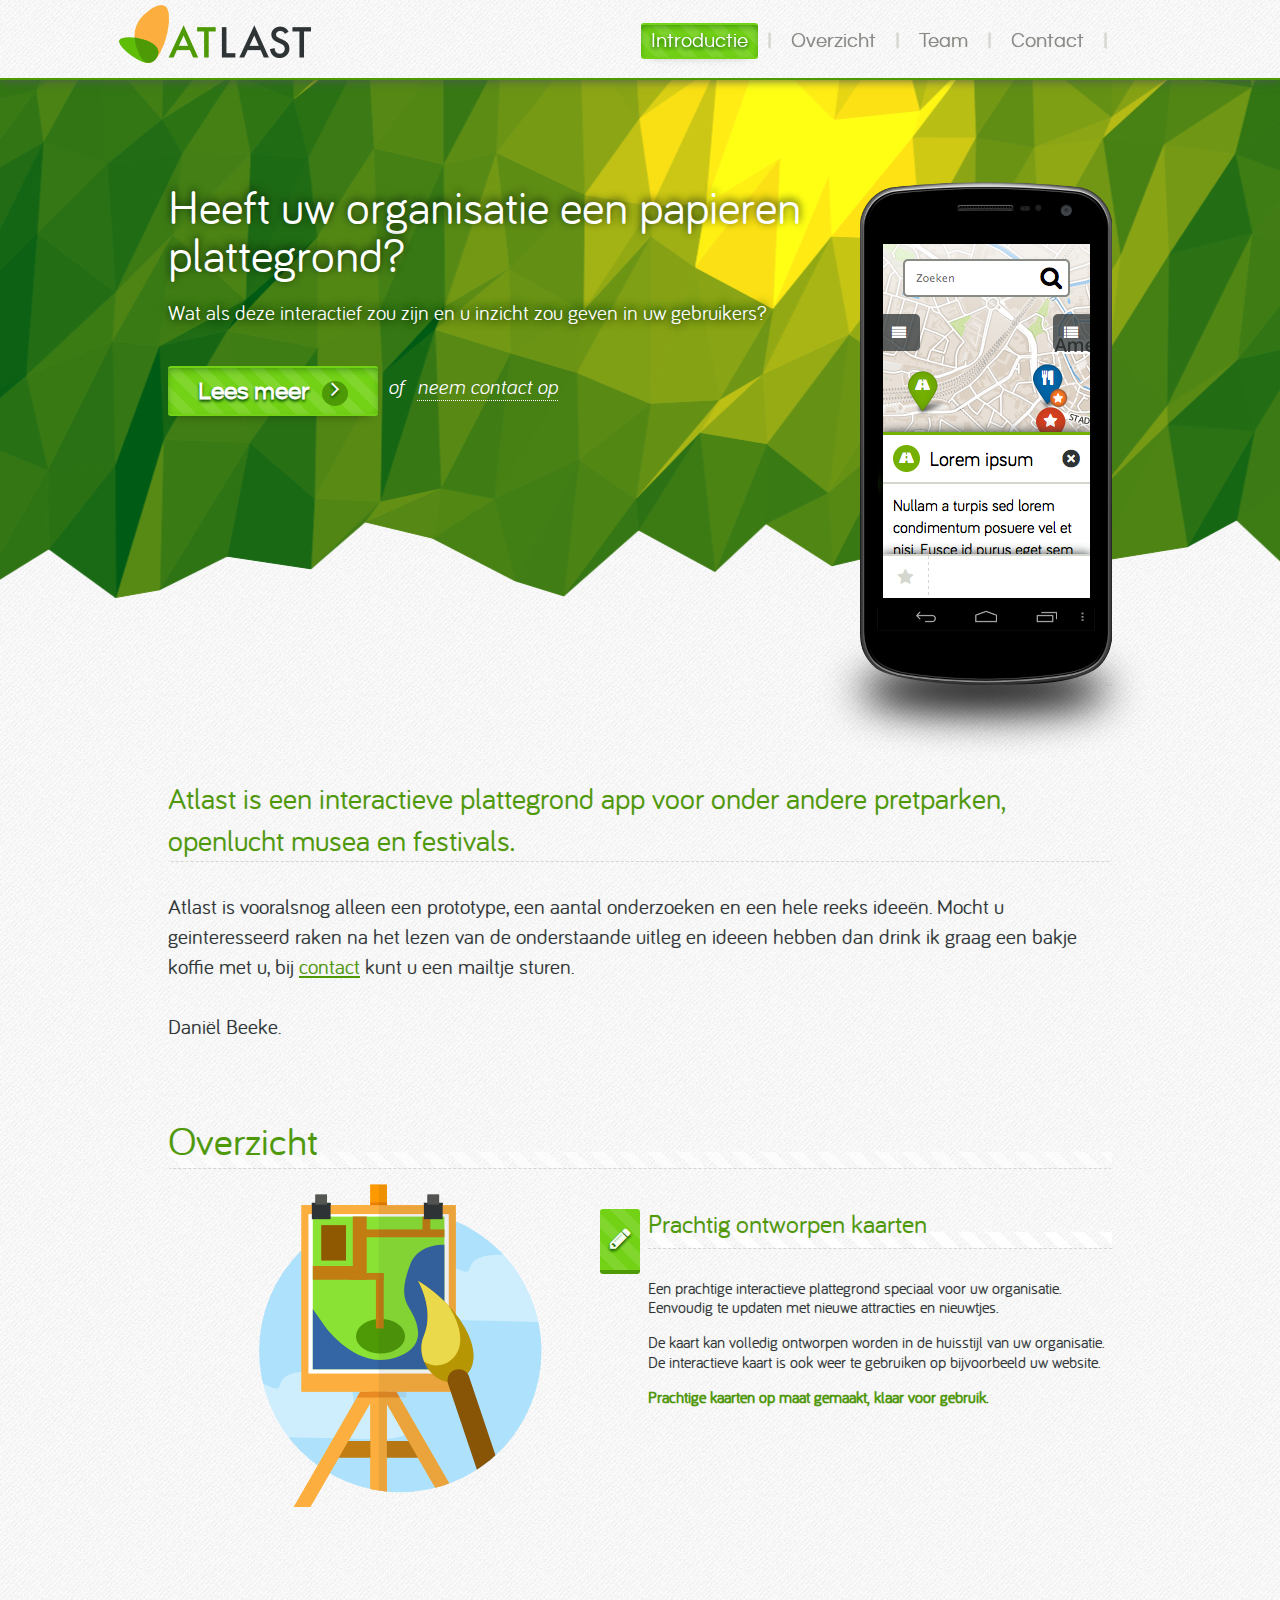
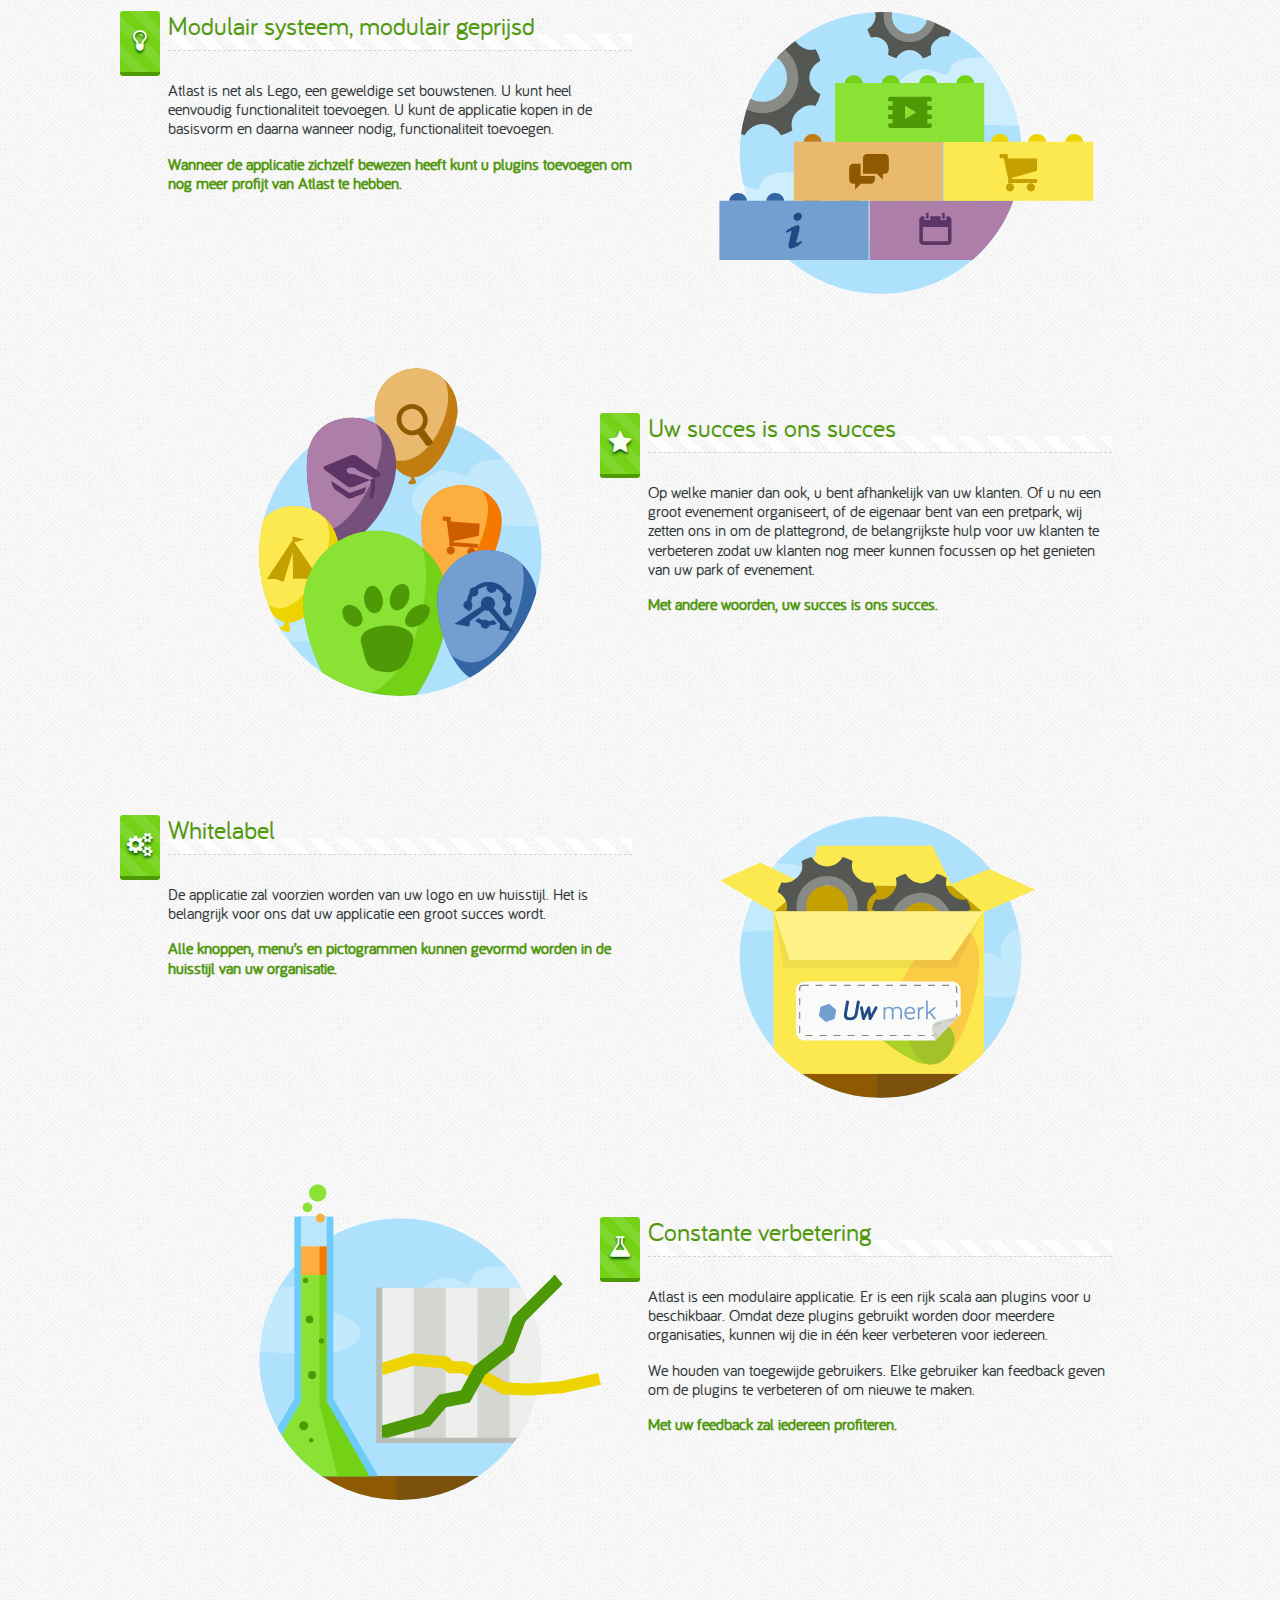
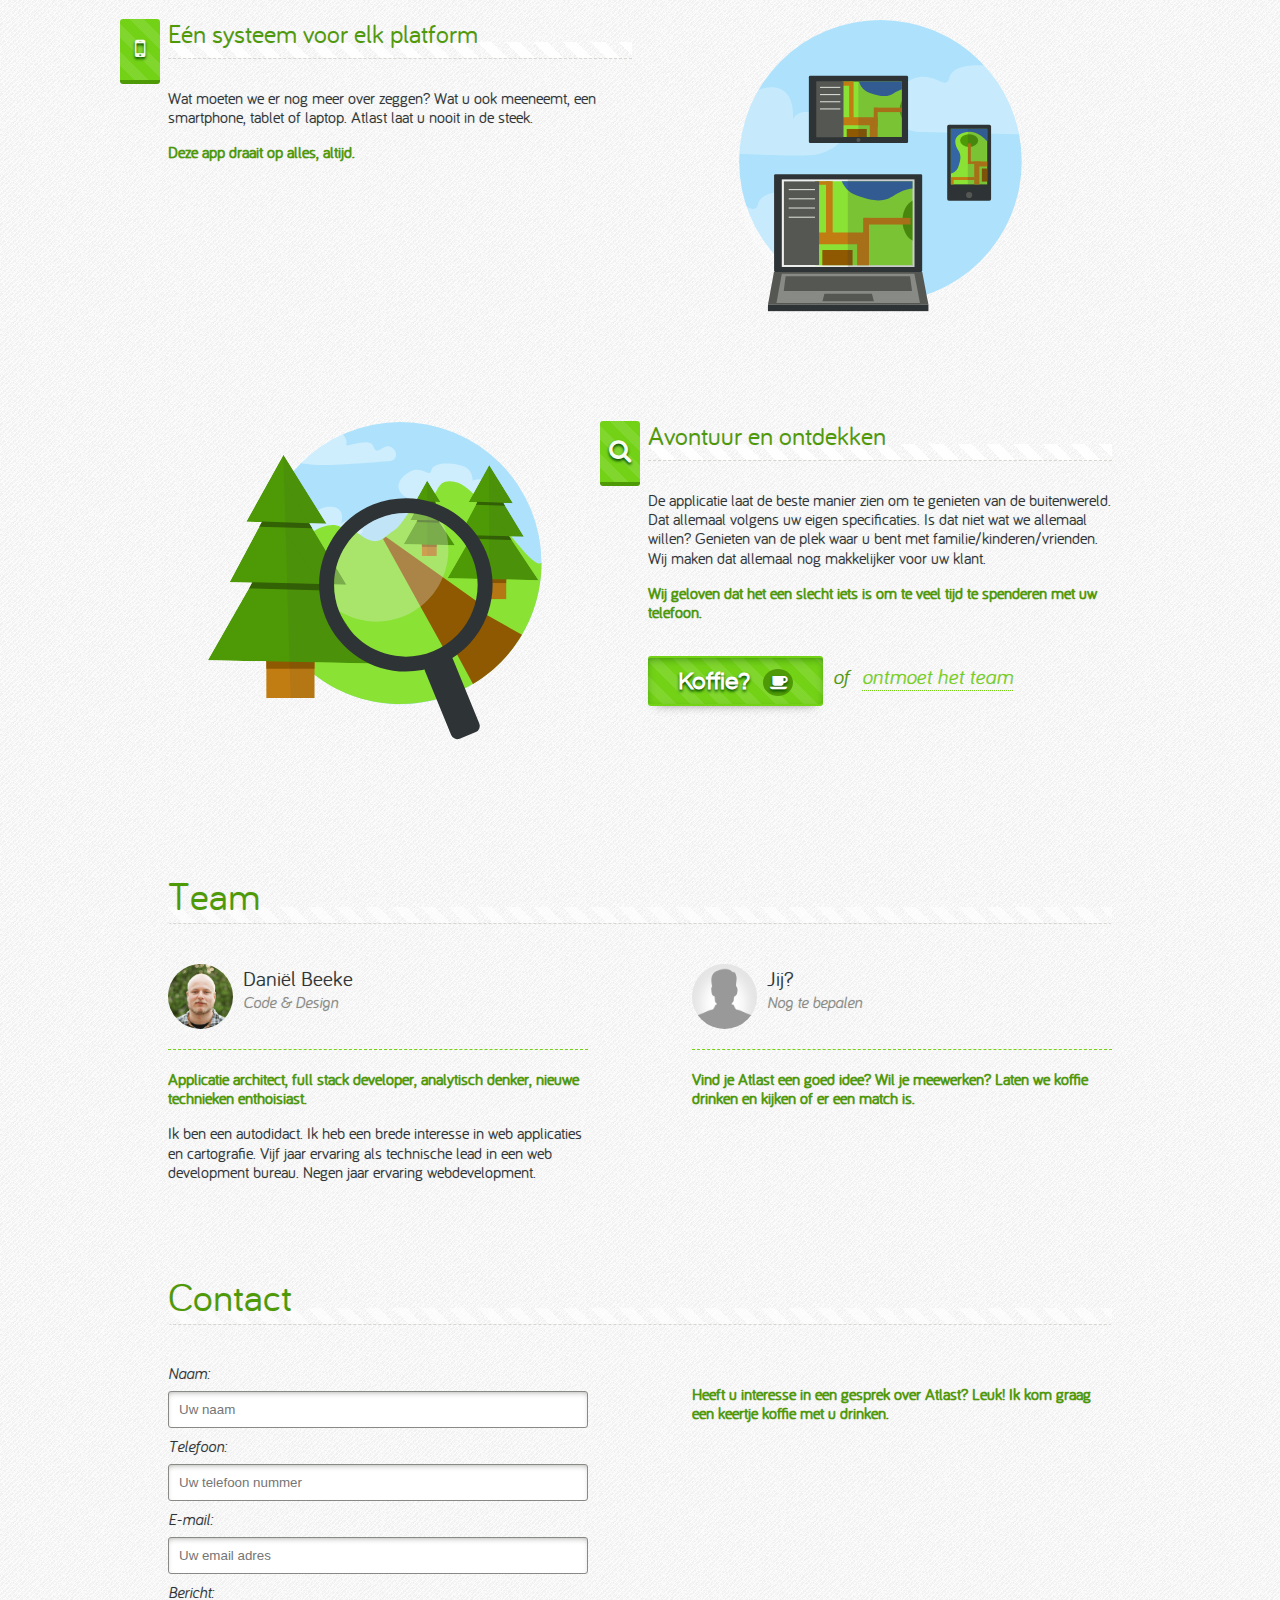
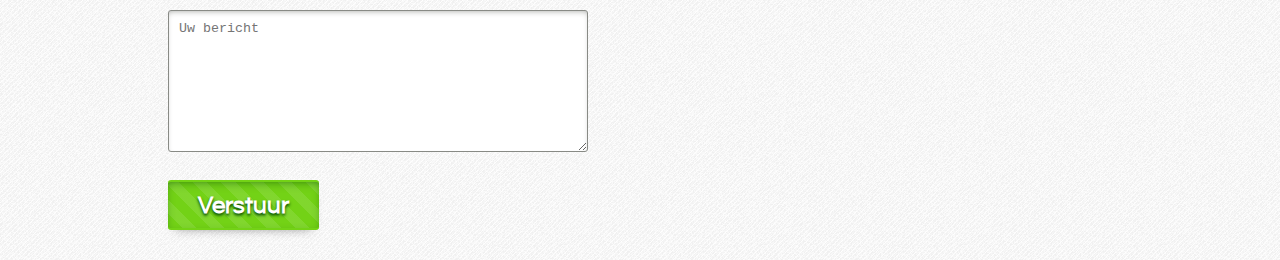
==== commit f7bff80c: "up" ====
--- a/index.html
+++ b/index.html
@@ -56,14 +56,14 @@
                     <div id="phone-shadow"></div>
                 </div>
                 <h2>Heeft uw organisatie een papieren plattegrond?</h2>
-                <h4><span>Wat als deze interactief zou zijn en u inzicht zou geven in uw gebruikers?<em class="hidden-mobile">Voor een betere en interactieve begeleiding van uw klanten door uw park, een prettigere ervaring en hulp voor uw klanten en misschien wel het meest belangrijkste; nieuw inzicht met analytische data.</em></span></h4>
+                <h4><span>Wat als deze interactief zou zijn en u inzicht zou geven in uw gebruikers?</span></h4>
                 <a href="#overview" class="button mobile-full-width icon-right">Lees meer<i class="icon-angle-right"></i></a>
                 <span class="button-suffix mobile-full-width"><em>of <a href="#contact">neem contact op</a></em></span>
             </span>
 
         </article>
         <h3 style="font-size: 30px;">Atlast is een interactieve plattegrond app voor onder andere pretparken, openlucht musea en festivals.</h3>
-        <h4>Atlast is vooralsnog alleen een idee. Wel is er onderzoek gedaan en zijn er veel goede ideeen. Mocht u geinteresseerd raken na het lezen van de onderstaande uitleg en ideeen hebben dan drink ik graag een bakje koffie met u, bij <a href="#contact">contact</a> kunt u een mailtje sturen.<br><br>Daniël Beeke.</h4>
+        <h4>Atlast is vooralsnog alleen een prototype, een aantal onderzoeken en een hele reeks ideeën. Mocht u geinteresseerd raken na het lezen van de onderstaande uitleg en ideeen hebben dan drink ik graag een bakje koffie met u, bij <a href="#contact">contact</a> kunt u een mailtje sturen.<br><br>Daniël Beeke.</h4>
         <br><br><br>
         <article id="overview">
             <h3>Overzicht</h3>
@@ -162,7 +162,7 @@
                     </div>
                 </div>
                 <p class="top"><strong>Applicatie architect, full stack developer, analytisch denker, nieuwe technieken enthoisiast.</strong></p>
-                <p>Ik ben een autodidact. Ik heb een brede interesse in web applicaties en cartografie. Vijf jaar ervaring als technische lead in een web development bureau. 9 jaar ervaring webdevelopment.</p>
+                <p>Ik ben een autodidact. Ik heb een brede interesse in web applicaties en cartografie. Vijf jaar ervaring als technische lead in een web development bureau. Negen jaar ervaring webdevelopment.</p>
                 <p></p>
             </div>
 
--- a/stylesheets/screen.css
+++ b/stylesheets/screen.css
@@ -4341,14 +4341,15 @@
   /* line 49, ../sass/_intro.scss */
   span.streamer {
     padding-top: 50px;
-  }
-
-  /* line 52, ../sass/_intro.scss */
+    margin-top: 35px;
+  }
+
+  /* line 53, ../sass/_intro.scss */
   h2 {
     font-size: 3em !important;
   }
 
-  /* line 55, ../sass/_intro.scss */
+  /* line 56, ../sass/_intro.scss */
   h4 {
     line-height: 30px !important;
   }
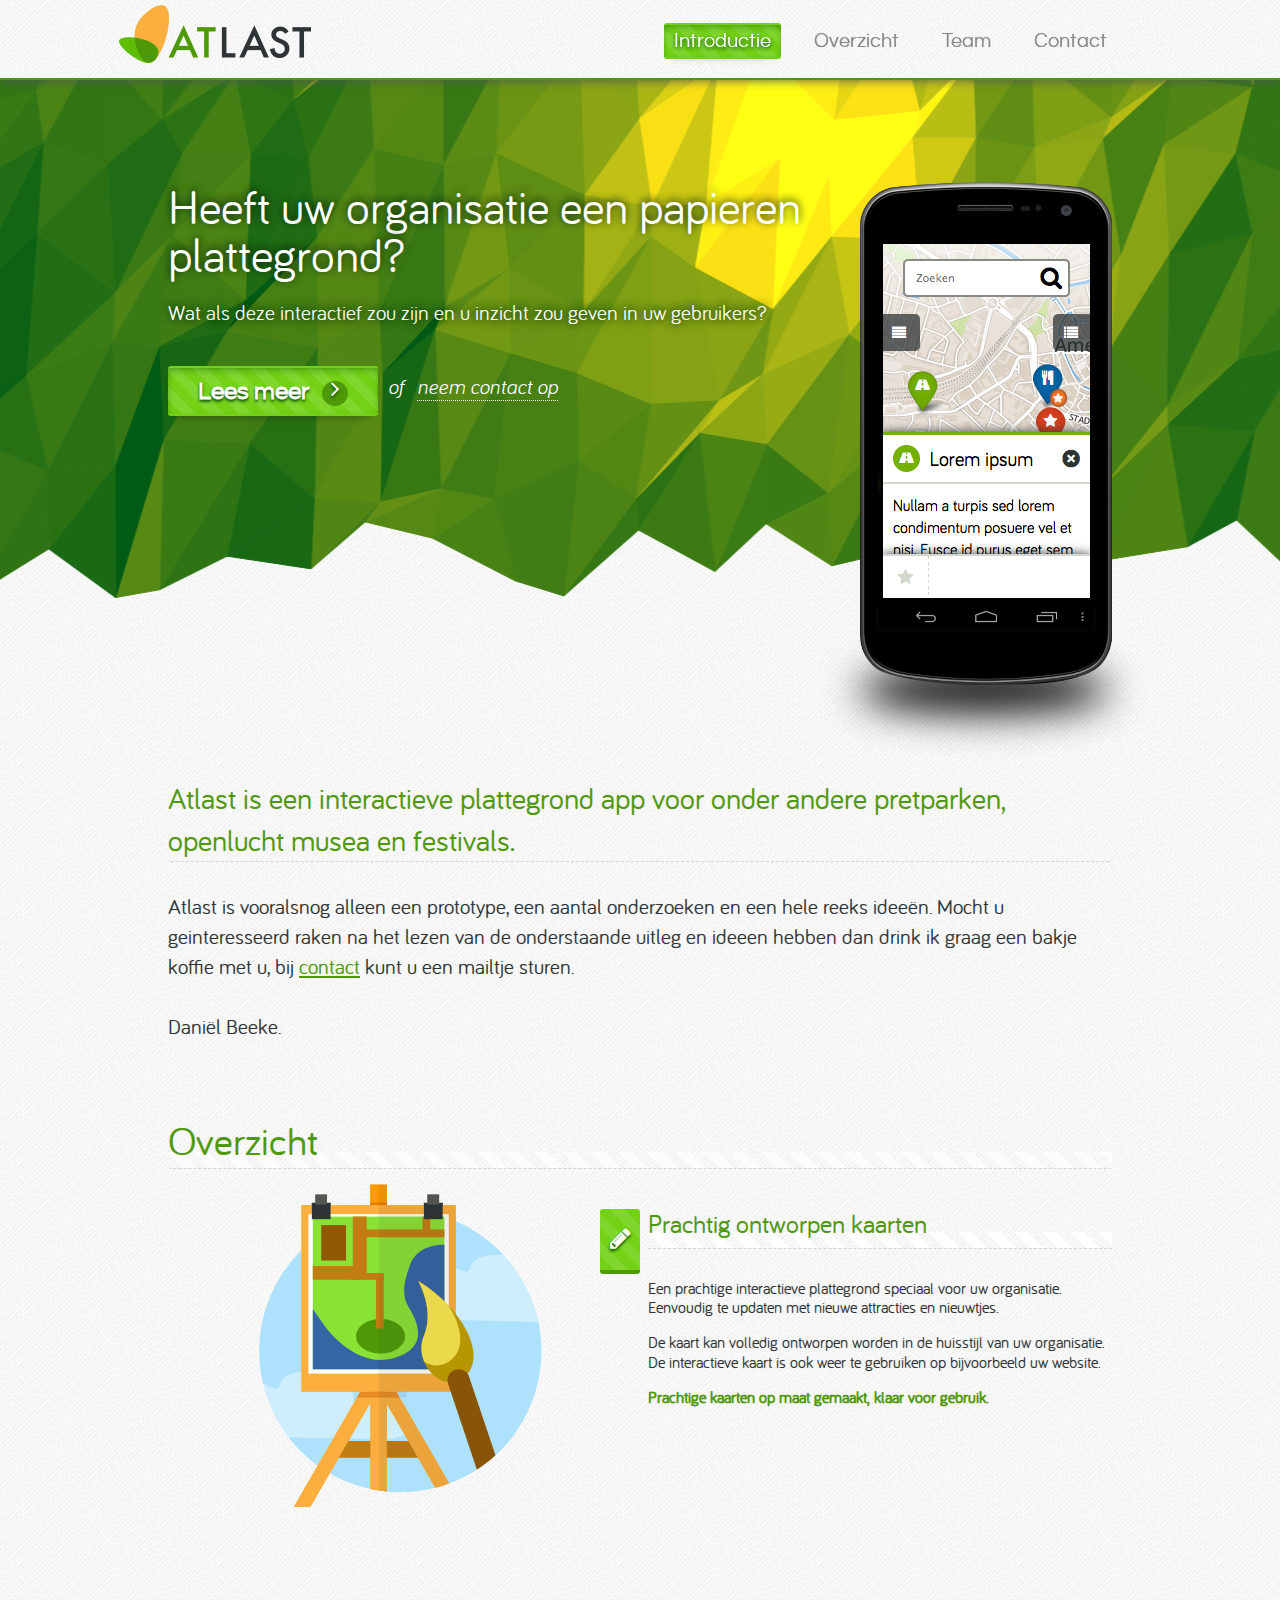
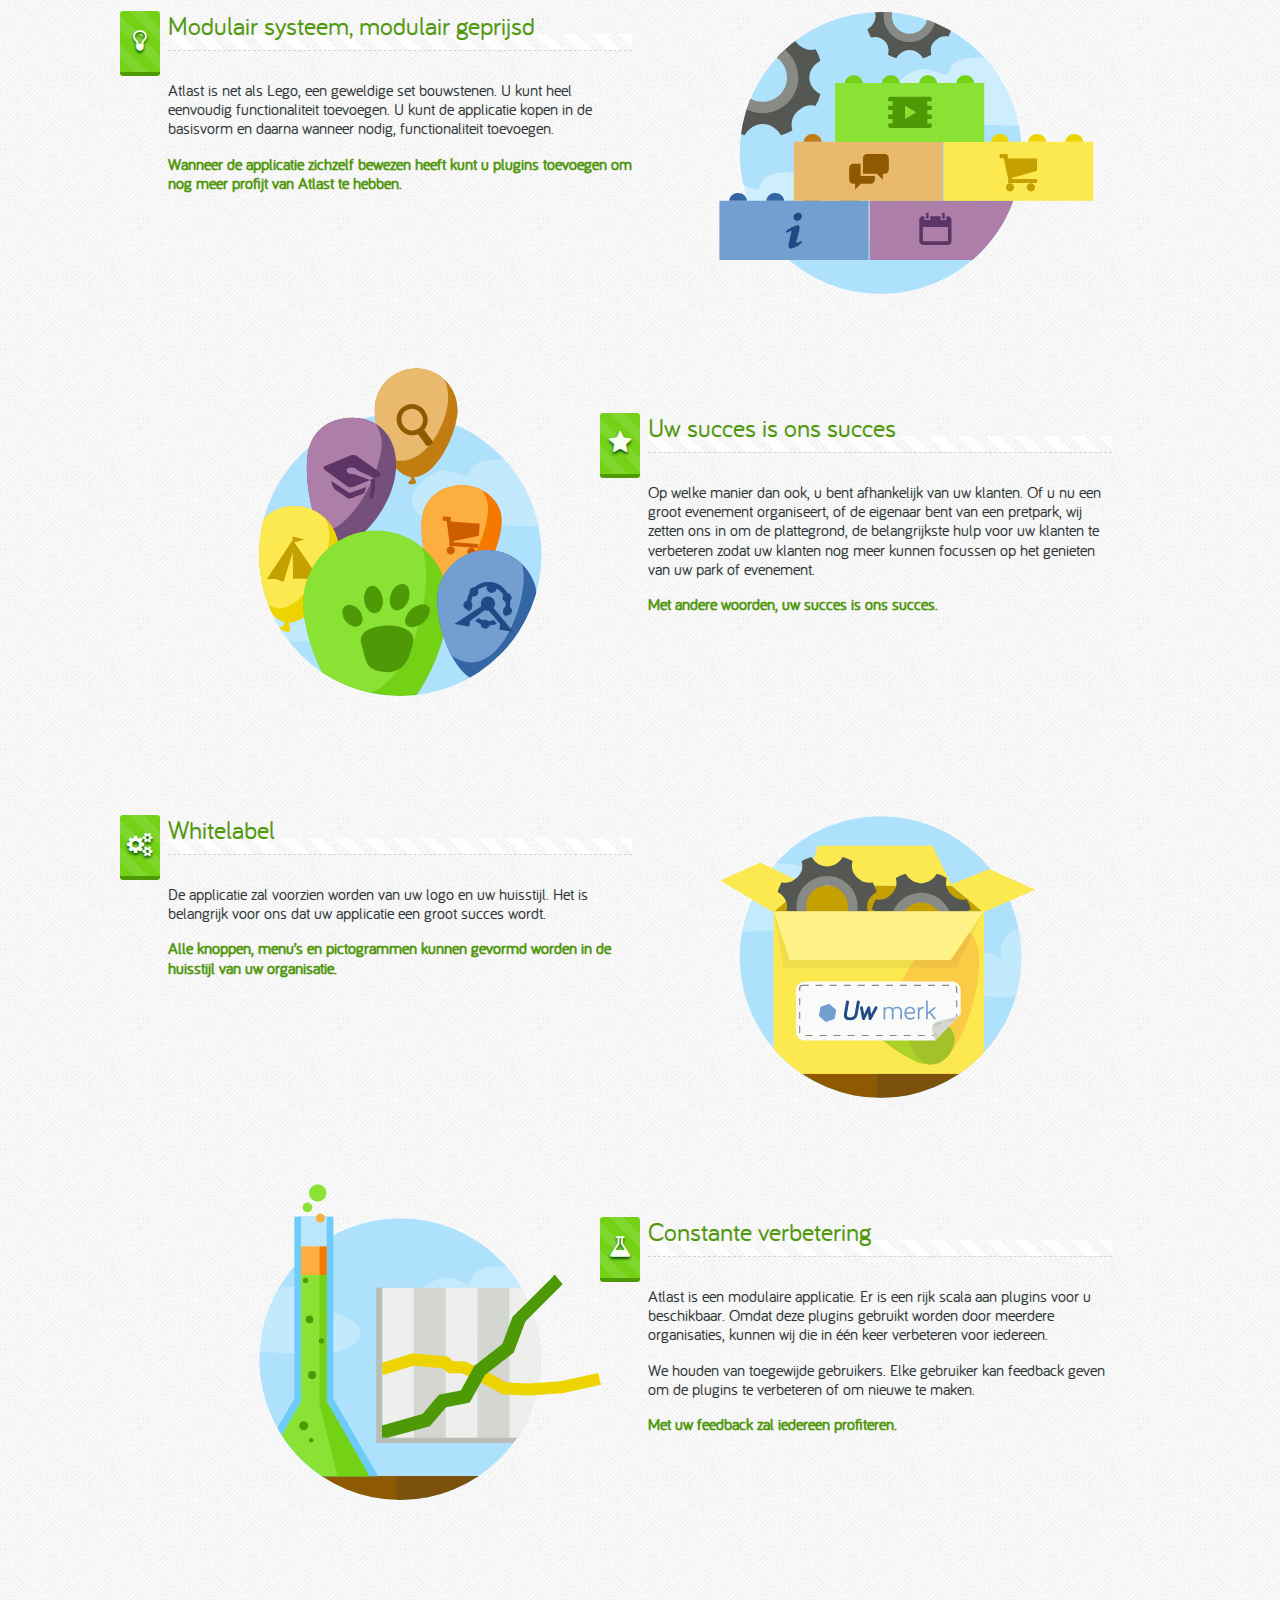
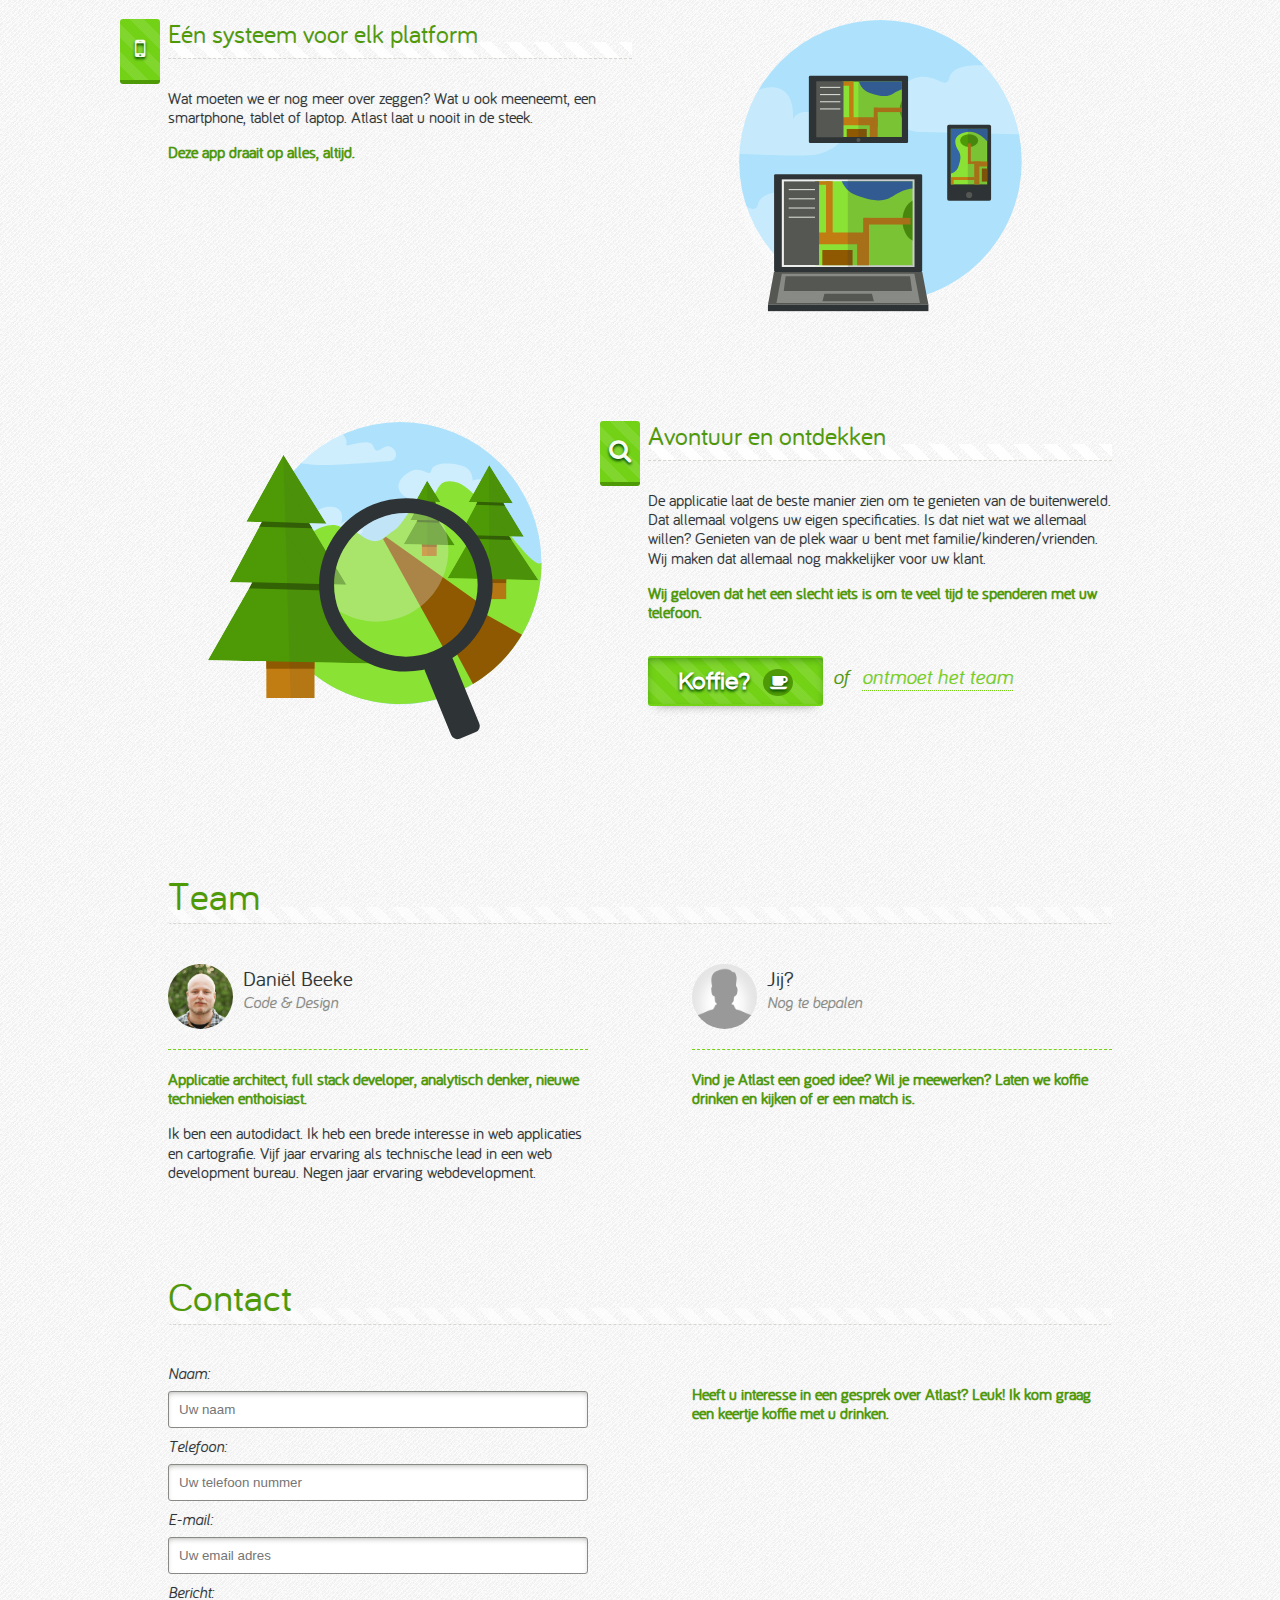
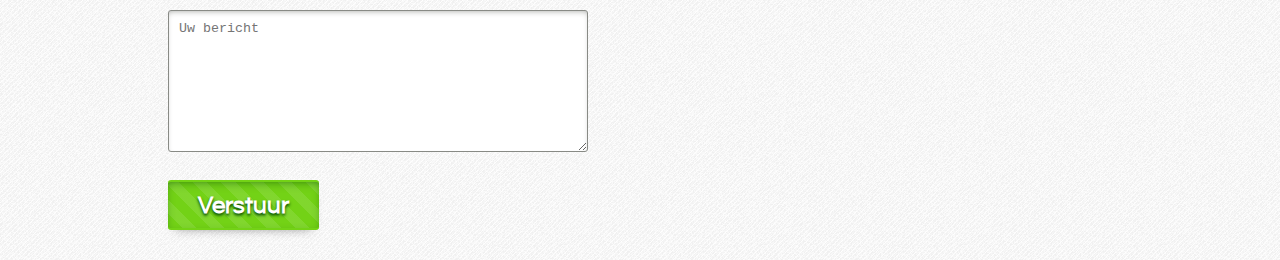
==== commit 8c9bd97c: "up" ====
--- a/index.html
+++ b/index.html
@@ -41,7 +41,6 @@
             <a href="#team">Team</a>
                 <span class="menu-pipe">|</span>
             <a href="#contact">Contact</a>
-                <span class="menu-pipe">|</span>
             <div id="menu-slider"></div>
         </navigation>
     </div>
--- a/stylesheets/screen.css
+++ b/stylesheets/screen.css
@@ -4642,10 +4642,11 @@
     display: block;
     float: left;
     margin-top: 8px;
-  }
-}
-
-/* line 226, ../sass/_menu.scss */
+    opacity: 0;
+  }
+}
+
+/* line 227, ../sass/_menu.scss */
 .Chrome #menu a.slider-active,
 .Safari #menu a.slider-active {
   text-shadow: 0 2px 4px #004500;
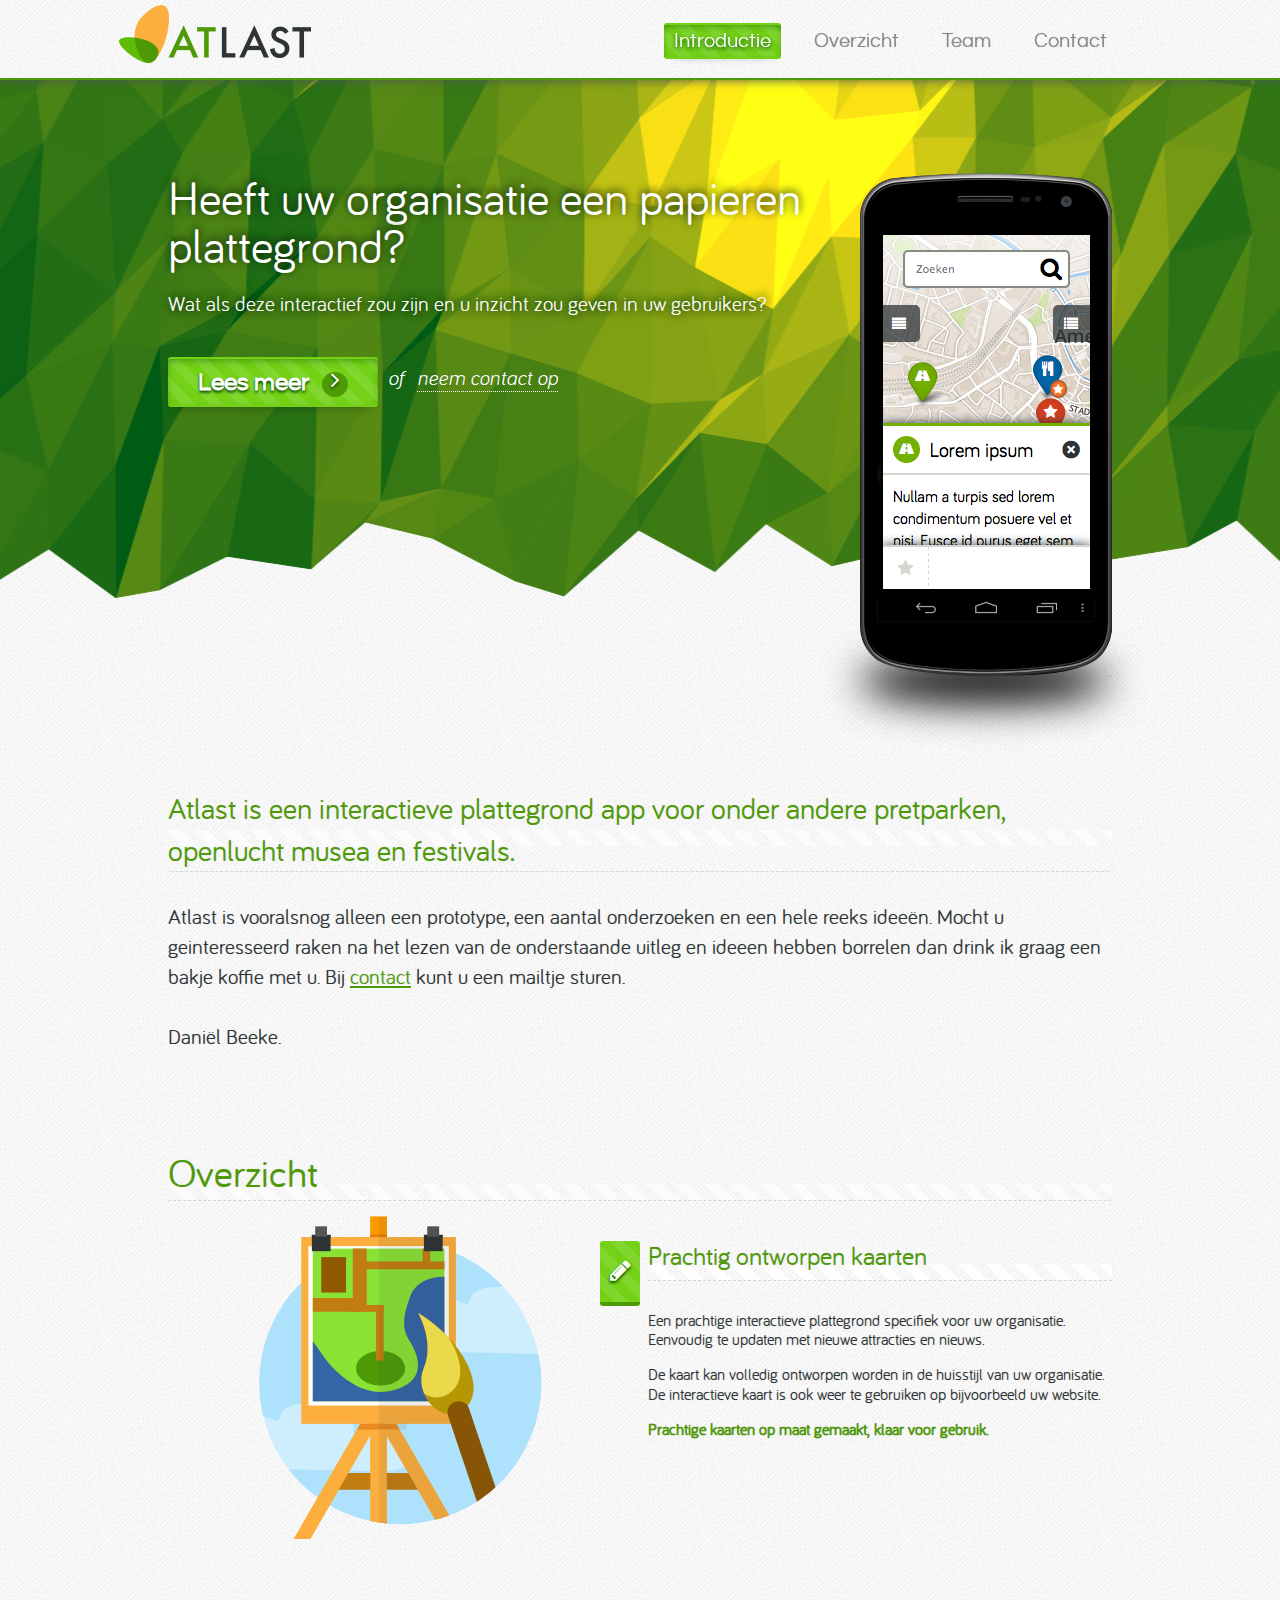
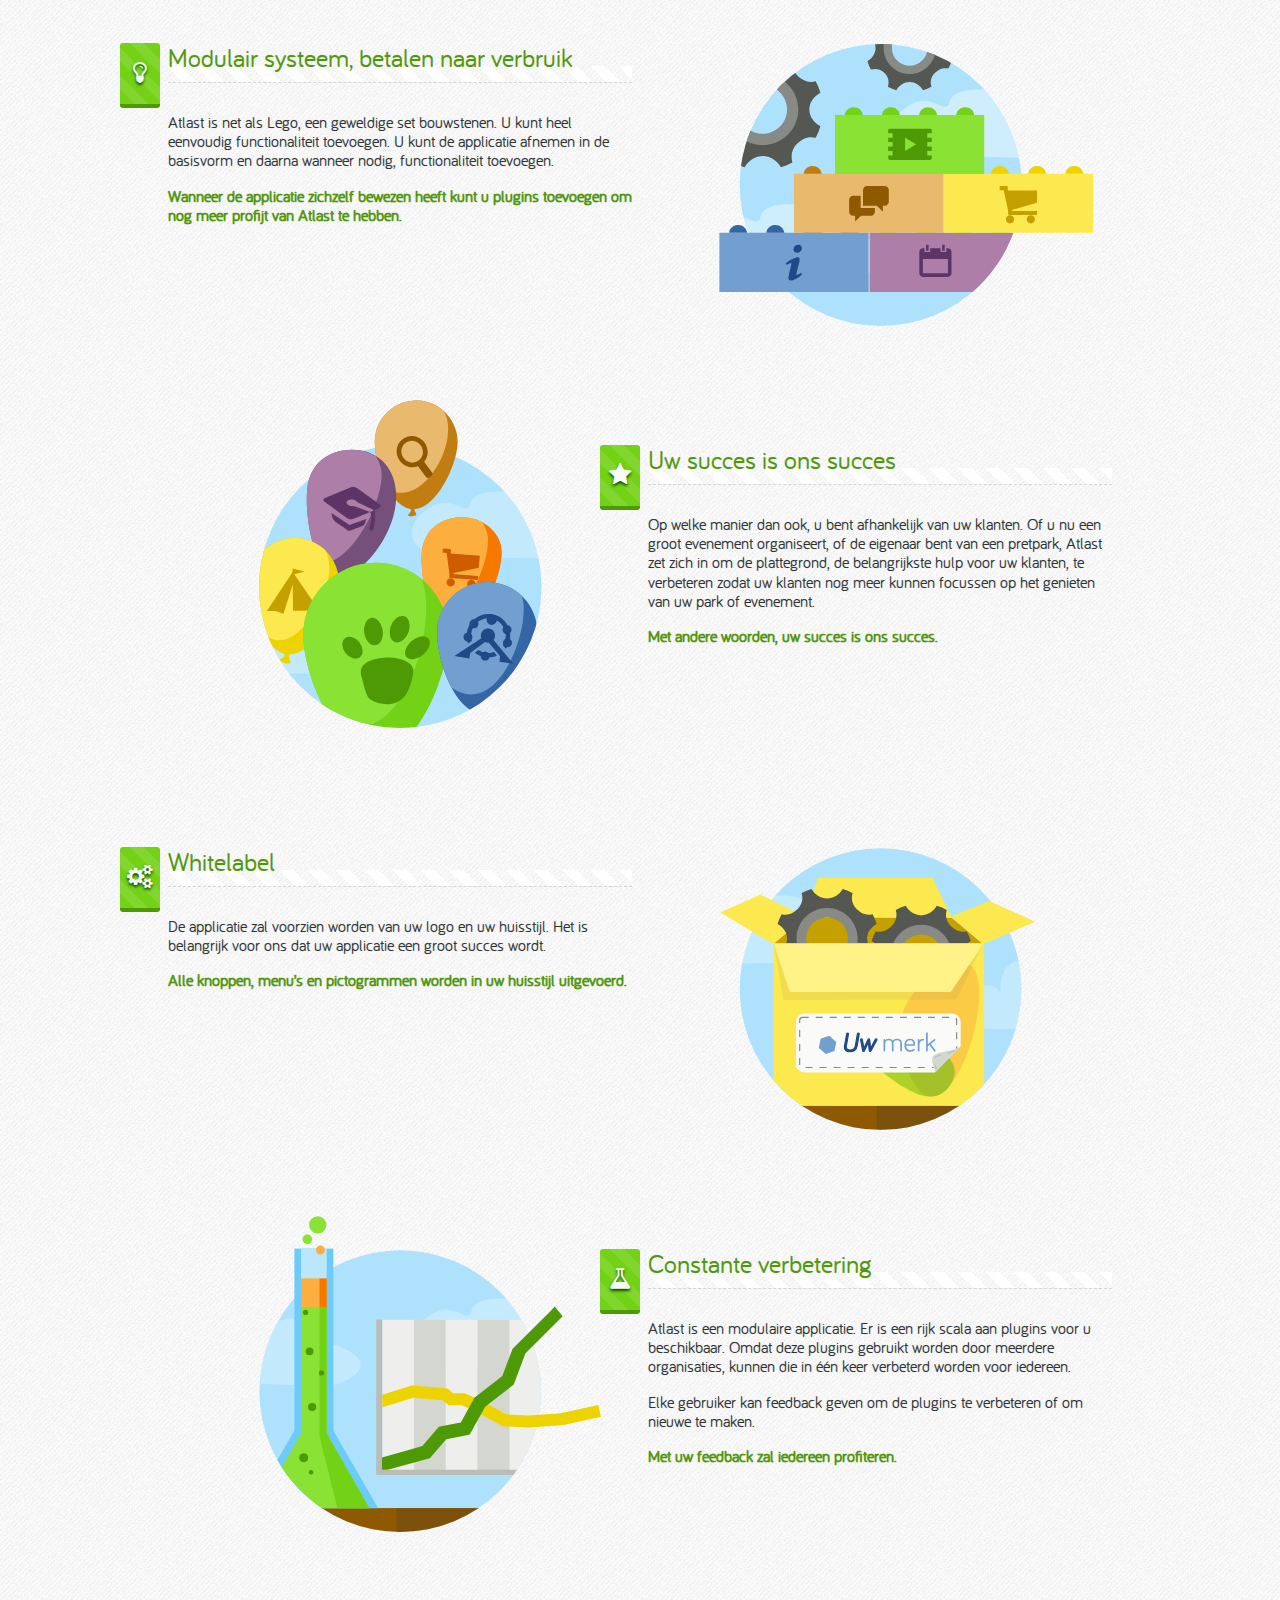
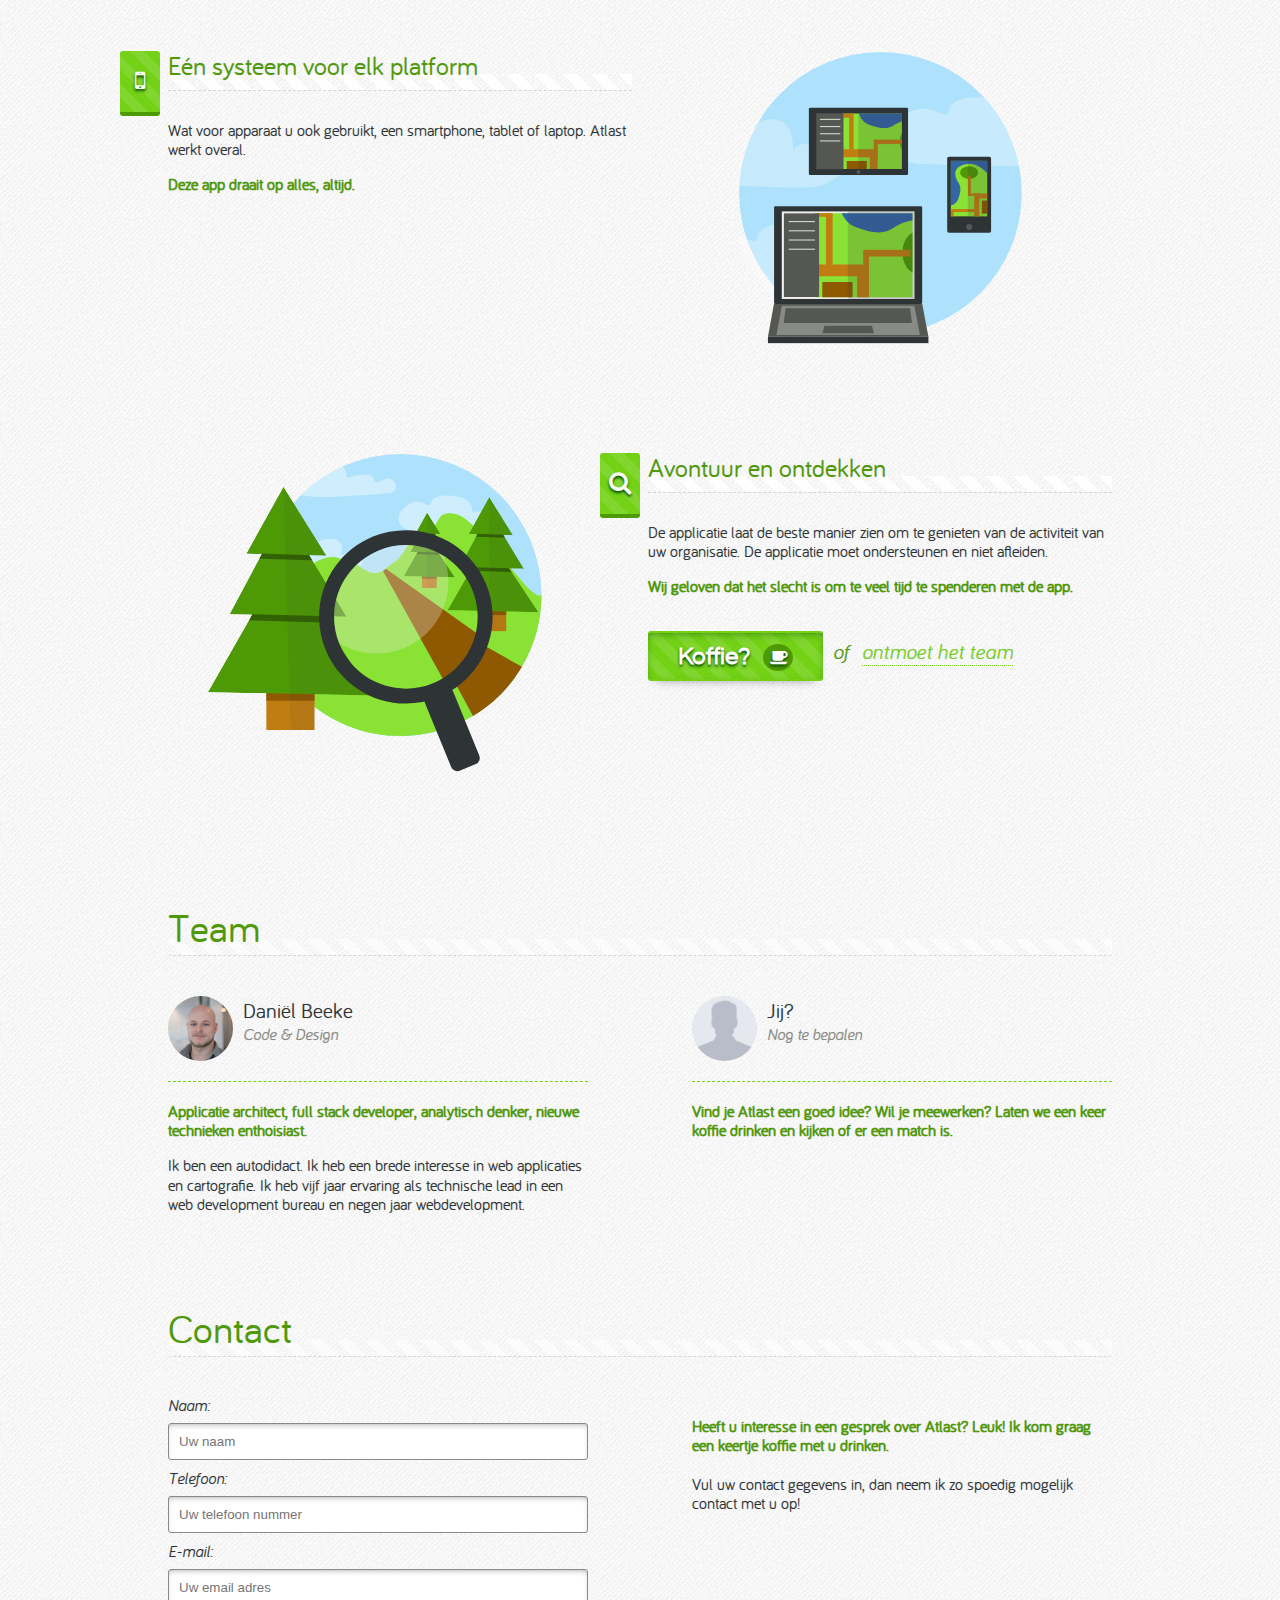
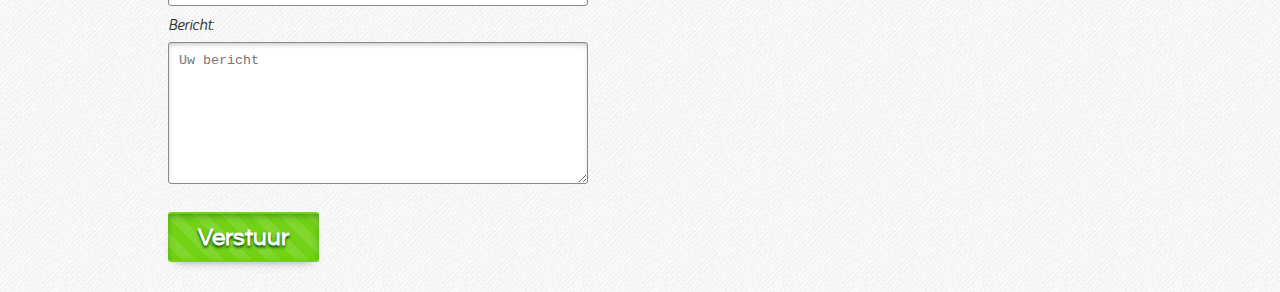
==== commit c729e4d8: "up" ====
--- a/index.html
+++ b/index.html
@@ -56,14 +56,15 @@
                 </div>
                 <h2>Heeft uw organisatie een papieren plattegrond?</h2>
                 <h4><span>Wat als deze interactief zou zijn en u inzicht zou geven in uw gebruikers?</span></h4>
-                <a href="#overview" class="button mobile-full-width icon-right">Lees meer<i class="icon-angle-right"></i></a>
+                <a href="#intro" class="button mobile-full-width icon-right">Lees meer<i class="icon-angle-right"></i></a>
                 <span class="button-suffix mobile-full-width"><em>of <a href="#contact">neem contact op</a></em></span>
             </span>
 
         </article>
-        <h3 style="font-size: 30px;">Atlast is een interactieve plattegrond app voor onder andere pretparken, openlucht musea en festivals.</h3>
-        <h4>Atlast is vooralsnog alleen een prototype, een aantal onderzoeken en een hele reeks ideeën. Mocht u geinteresseerd raken na het lezen van de onderstaande uitleg en ideeen hebben dan drink ik graag een bakje koffie met u, bij <a href="#contact">contact</a> kunt u een mailtje sturen.<br><br>Daniël Beeke.</h4>
-        <br><br><br>
+        <article id="intro">
+            <h3 style="font-size: 30px;">Atlast is een interactieve plattegrond app voor onder andere pretparken, openlucht musea en festivals.</h3>
+            <h4>Atlast is vooralsnog alleen een prototype, een aantal onderzoeken en een hele reeks ideeën. Mocht u geinteresseerd raken na het lezen van de onderstaande uitleg en ideeen hebben borrelen dan drink ik graag een bakje koffie met u. Bij <a href="#contact">contact</a> kunt u een mailtje sturen.<br><br>Daniël Beeke.</h4>
+        </article>
         <article id="overview">
             <h3>Overzicht</h3>
 
@@ -72,7 +73,7 @@
                     <i class="icon-pencil"></i>
                     <h4>Prachtig ontworpen kaarten</h4>
                     <img id="map-paint" src="svg/map-paint.svg" onerror="this.onerror=null; this.src='img/map-paint.png'">
-                    <p>Een prachtige interactieve plattegrond speciaal voor uw organisatie. Eenvoudig te updaten met nieuwe attracties en nieuwtjes.</p>
+                    <p>Een prachtige interactieve plattegrond specifiek voor uw organisatie. Eenvoudig te updaten met nieuwe attracties en nieuws.</p>
                     <p>De kaart kan volledig ontworpen worden in de huisstijl van uw organisatie. De interactieve kaart is ook weer te gebruiken op bijvoorbeeld uw website.</p>
                     <p><strong>Prachtige kaarten op maat gemaakt, klaar voor gebruik.</strong></p>
                 </div>
@@ -80,9 +81,9 @@
             <div class="row even">
                 <div class="block">
                     <i class="icon-lightbulb"></i>
-                    <h4>Modulair systeem, modulair geprijsd</h4>
+                    <h4>Modulair systeem, betalen naar verbruik</h4>
                     <img id="modular" src="svg/modular.svg" onerror="this.onerror=null; this.src='img/modular.png'" />
-                    <p>Atlast is net als Lego, een geweldige set bouwstenen. U kunt heel eenvoudig functionaliteit toevoegen. U kunt de applicatie kopen in de basisvorm en daarna wanneer nodig, functionaliteit toevoegen.</p>
+                    <p>Atlast is net als Lego, een geweldige set bouwstenen. U kunt heel eenvoudig functionaliteit toevoegen. U kunt de applicatie afnemen in de basisvorm en daarna wanneer nodig, functionaliteit toevoegen.</p>
                     <p><strong>Wanneer de applicatie zichzelf bewezen heeft kunt u plugins toevoegen om nog meer profijt van Atlast te hebben.</strong></p>
                 </div>
             </div>
@@ -92,7 +93,7 @@
                     <i class="icon-star"></i>
                     <h4>Uw succes is ons succes</h4>
                     <img id="balloons" src="svg/balloons.svg" onerror="this.onerror=null; this.src='img/balloons.png'">
-                    <p>Op welke manier dan ook, u bent afhankelijk van uw klanten. Of u nu een groot evenement organiseert, of de eigenaar bent van een pretpark, wij zetten ons in om de plattegrond, de belangrijkste hulp voor uw klanten te verbeteren zodat uw klanten nog meer kunnen focussen op het genieten van uw park of evenement.</p>
+                    <p>Op welke manier dan ook, u bent afhankelijk van uw klanten. Of u nu een groot evenement organiseert, of de eigenaar bent van een pretpark, Atlast zet zich in om de plattegrond, de belangrijkste hulp voor uw klanten, te verbeteren zodat uw klanten nog meer kunnen focussen op het genieten van uw park of evenement.</p>
                     <p><strong>Met andere woorden, uw succes is ons succes.</strong></p>
                 </div>
             </div>
@@ -101,7 +102,7 @@
                     <i class="icon-cogs"></i>
                     <h4>Whitelabel</h4>
                     <img id="whitelabel" src="svg/whitelabel-nl.svg" onerror="this.onerror=null; this.src='img/whitelabel-nl.png'" />
-                    <p>De applicatie zal voorzien worden van uw logo en uw huisstijl. Het is belangrijk voor ons dat uw applicatie een groot succes wordt.</p><p><strong>Alle knoppen, menu’s en pictogrammen kunnen gevormd worden in de huisstijl van uw organisatie.</strong></p>
+                    <p>De applicatie zal voorzien worden van uw logo en uw huisstijl. Het is belangrijk voor ons dat uw applicatie een groot succes wordt.</p><p><strong>Alle knoppen, menu’s en pictogrammen worden in uw huisstijl uitgevoerd.</strong></p>
                 </div>
             </div>
             <div class="row odd">
@@ -109,8 +110,8 @@
                     <i class="icon-beaker"></i>
                     <h4>Constante verbetering</h4>
                     <img id="beaker" src="svg/beaker.svg" onerror="this.onerror=null; this.src='img/beaker.png'">
-                    <p>Atlast is een modulaire applicatie. Er is een rijk scala aan plugins voor u beschikbaar. Omdat deze plugins gebruikt worden door meerdere organisaties, kunnen wij die in één keer verbeteren voor iedereen.</p>
-                    <p>We houden van toegewijde gebruikers. Elke gebruiker kan feedback geven om de plugins te verbeteren of om nieuwe te maken.</p><p><strong>Met uw feedback zal iedereen profiteren.</strong></p>
+                    <p>Atlast is een modulaire applicatie. Er is een rijk scala aan plugins voor u beschikbaar. Omdat deze plugins gebruikt worden door meerdere organisaties, kunnen die in één keer verbeterd worden voor iedereen.</p>
+                    <p>Elke gebruiker kan feedback geven om de plugins te verbeteren of om nieuwe te maken.</p><p><strong>Met uw feedback zal iedereen profiteren.</strong></p>
                 </div>
             </div>
             <div class="row even">
@@ -118,7 +119,7 @@
                     <i class="icon-mobile-phone"></i>
                     <h4>Eén systeem voor elk platform</h4>
                     <img id="devices" src="svg/devices.svg" onerror="this.onerror=null; this.src='img/devices.png'">
-                    <p>Wat moeten we er nog meer over zeggen? Wat u ook meeneemt, een smartphone, tablet of laptop. Atlast laat u nooit in de steek.</p>
+                    <p>Wat voor apparaat u ook gebruikt, een smartphone, tablet of laptop. Atlast werkt overal.</p>
                     <p><strong>Deze app draait op alles, altijd.</strong></p>
                 </div>
             </div>
@@ -127,8 +128,8 @@
                     <i class="icon-search"></i>
                     <h4>Avontuur en ontdekken</h4>
                     <img id="explore" src="svg/explore.svg" onerror="this.onerror=null; this.src='img/explore.png'" />
-                    <p>De applicatie laat de beste manier zien om te genieten van de buitenwereld. Dat allemaal volgens uw eigen specificaties. Is dat niet wat we allemaal willen? Genieten van de plek waar u bent met familie/kinderen/vrienden. Wij maken dat allemaal nog makkelijker voor uw klant.</p>
-                    <p><strong>Wij geloven dat het een slecht iets is om te veel tijd te spenderen met uw telefoon.</strong></p>
+                    <p>De applicatie laat de beste manier zien om te genieten van de activiteit van uw organisatie. De applicatie moet ondersteunen en niet afleiden.</p>
+                    <p><strong>Wij geloven dat het slecht is om te veel tijd te spenderen met de app.</strong></p>
                 </div>
 
                 <div class="button-wrapper">
@@ -149,7 +150,7 @@
                         <em>Nog te bepalen</em>
                     </div>
                 </div>
-                <p class="top"><strong>Vind je Atlast een goed idee? Wil je meewerken? Laten we koffie drinken en kijken of er een match is.</strong></p>
+                <p class="top"><strong>Vind je Atlast een goed idee? Wil je meewerken? Laten we een keer koffie drinken en kijken of er een match is.</strong></p>
             </div>
 
             <div class="team-member">
@@ -161,7 +162,7 @@
                     </div>
                 </div>
                 <p class="top"><strong>Applicatie architect, full stack developer, analytisch denker, nieuwe technieken enthoisiast.</strong></p>
-                <p>Ik ben een autodidact. Ik heb een brede interesse in web applicaties en cartografie. Vijf jaar ervaring als technische lead in een web development bureau. Negen jaar ervaring webdevelopment.</p>
+                <p>Ik ben een autodidact. Ik heb een brede interesse in web applicaties en cartografie. Ik heb vijf jaar ervaring als technische lead in een web development bureau en negen jaar webdevelopment.</p>
                 <p></p>
             </div>
 
@@ -169,7 +170,10 @@
 
         <article id="contact">
             <h3>Contact</h3>
-            <p><strong>Heeft u interesse in een gesprek over Atlast? Leuk! Ik kom graag een keertje koffie met u drinken.</strong></p>
+            <p><strong>Heeft u interesse in een gesprek over Atlast? Leuk! Ik kom graag een keertje koffie met u drinken.</strong>
+                <br><br>
+            <span>Vul uw contact gegevens in, dan neem ik zo spoedig mogelijk contact met u op!</span>
+            </p>
 
             <form action="" autocomplete="on" method="post">
                 <div class="form-item-wrapper">
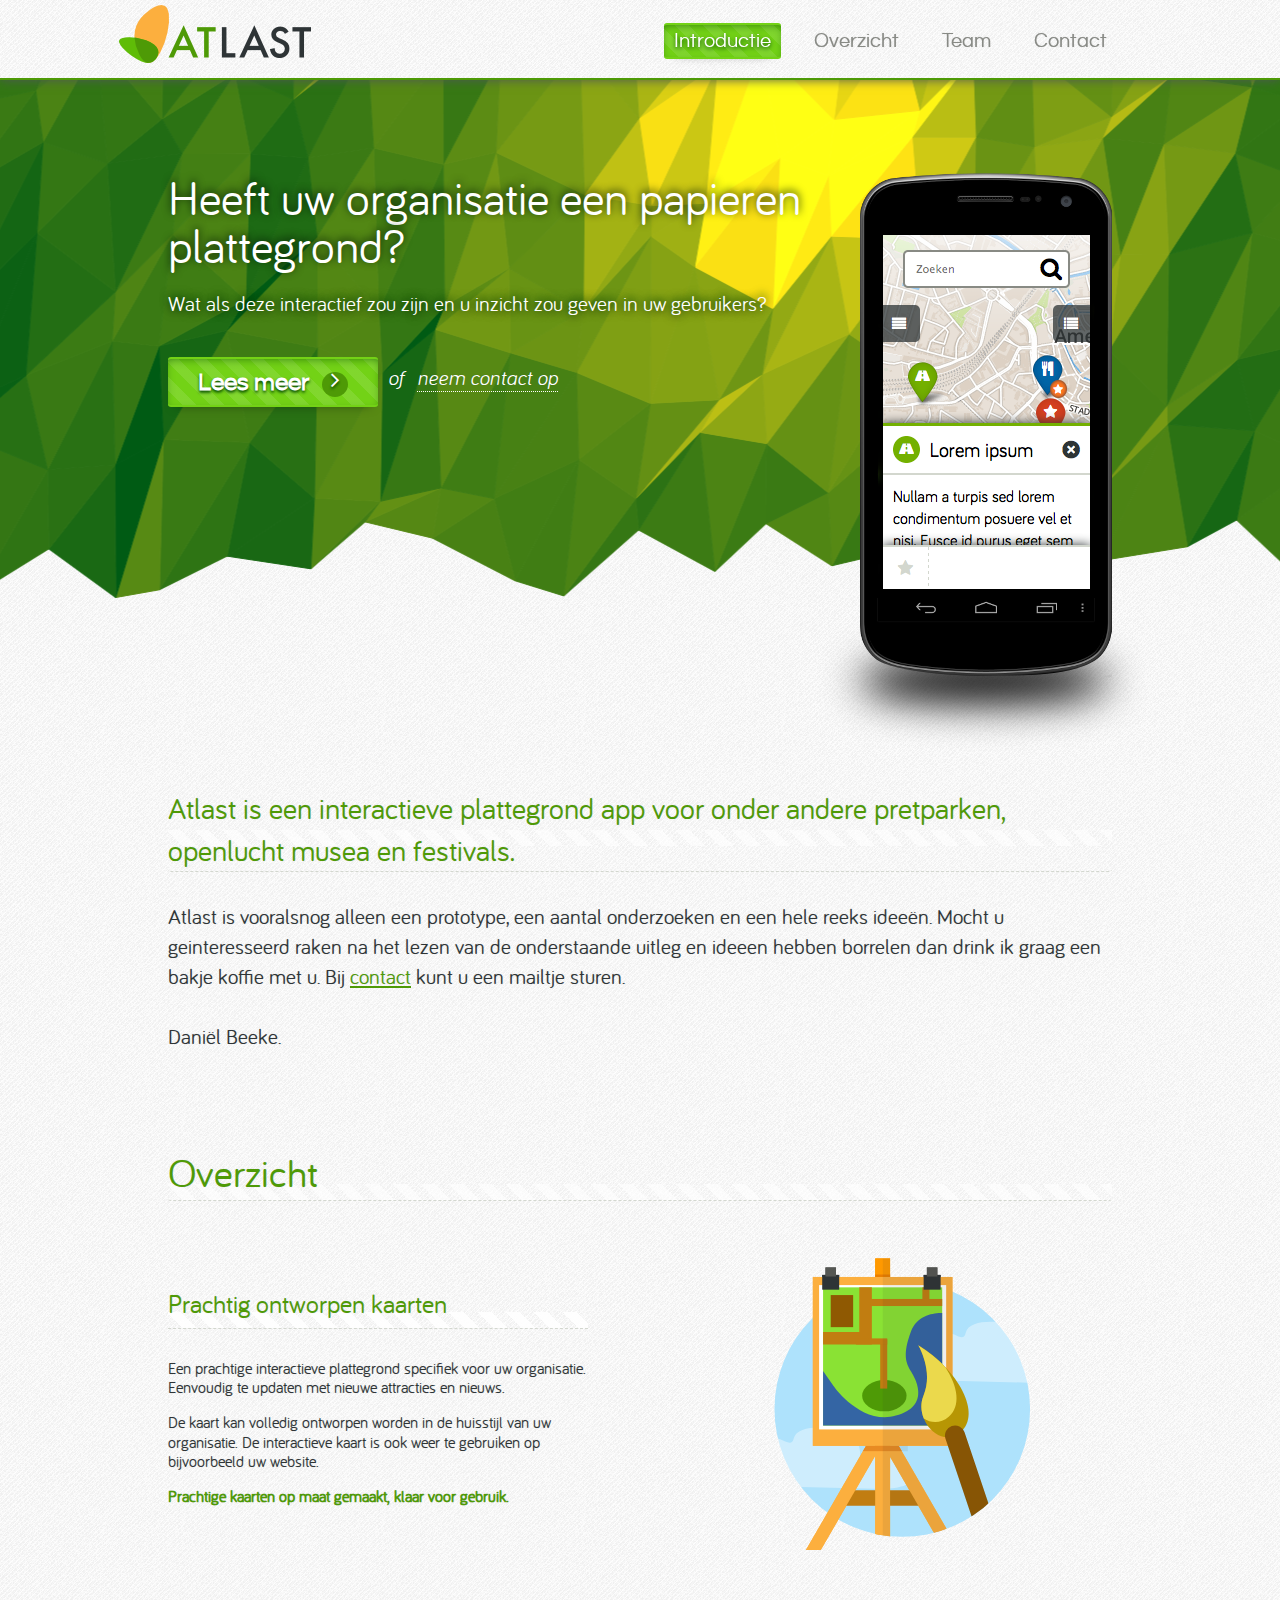
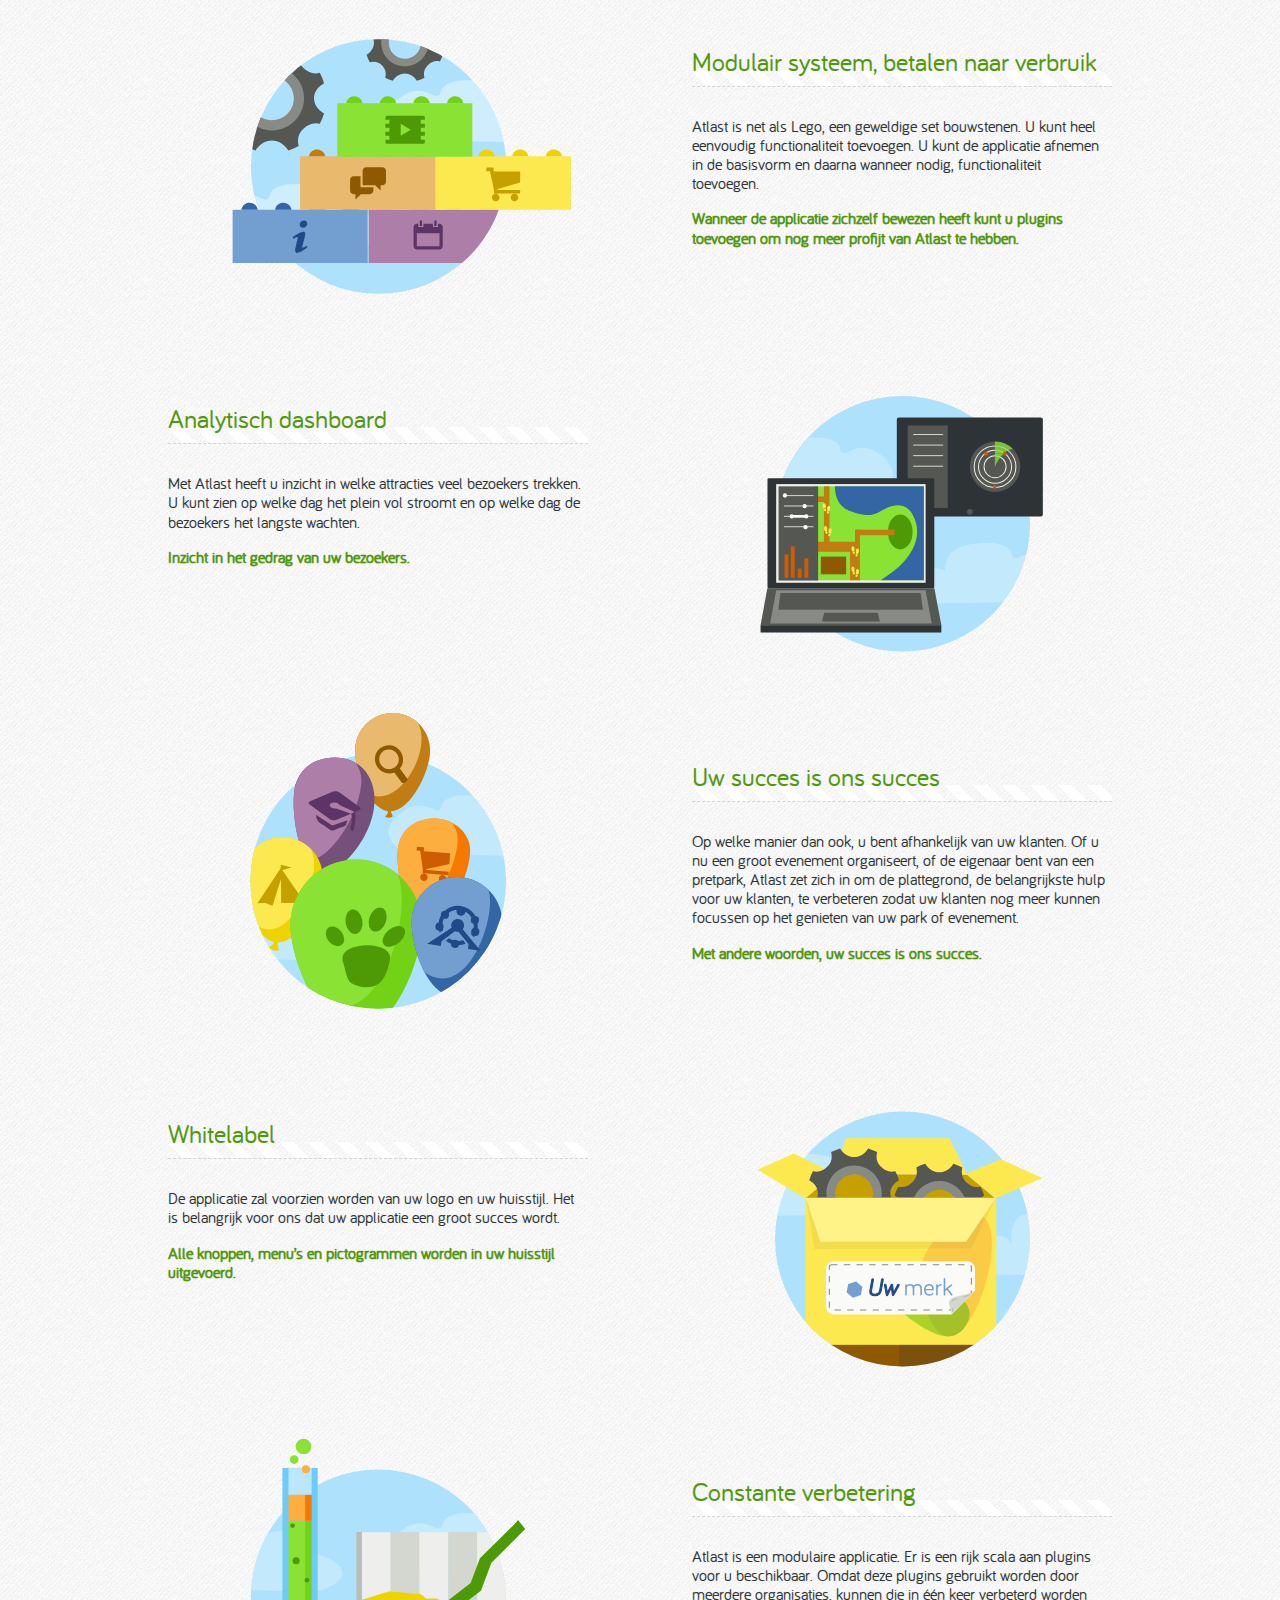
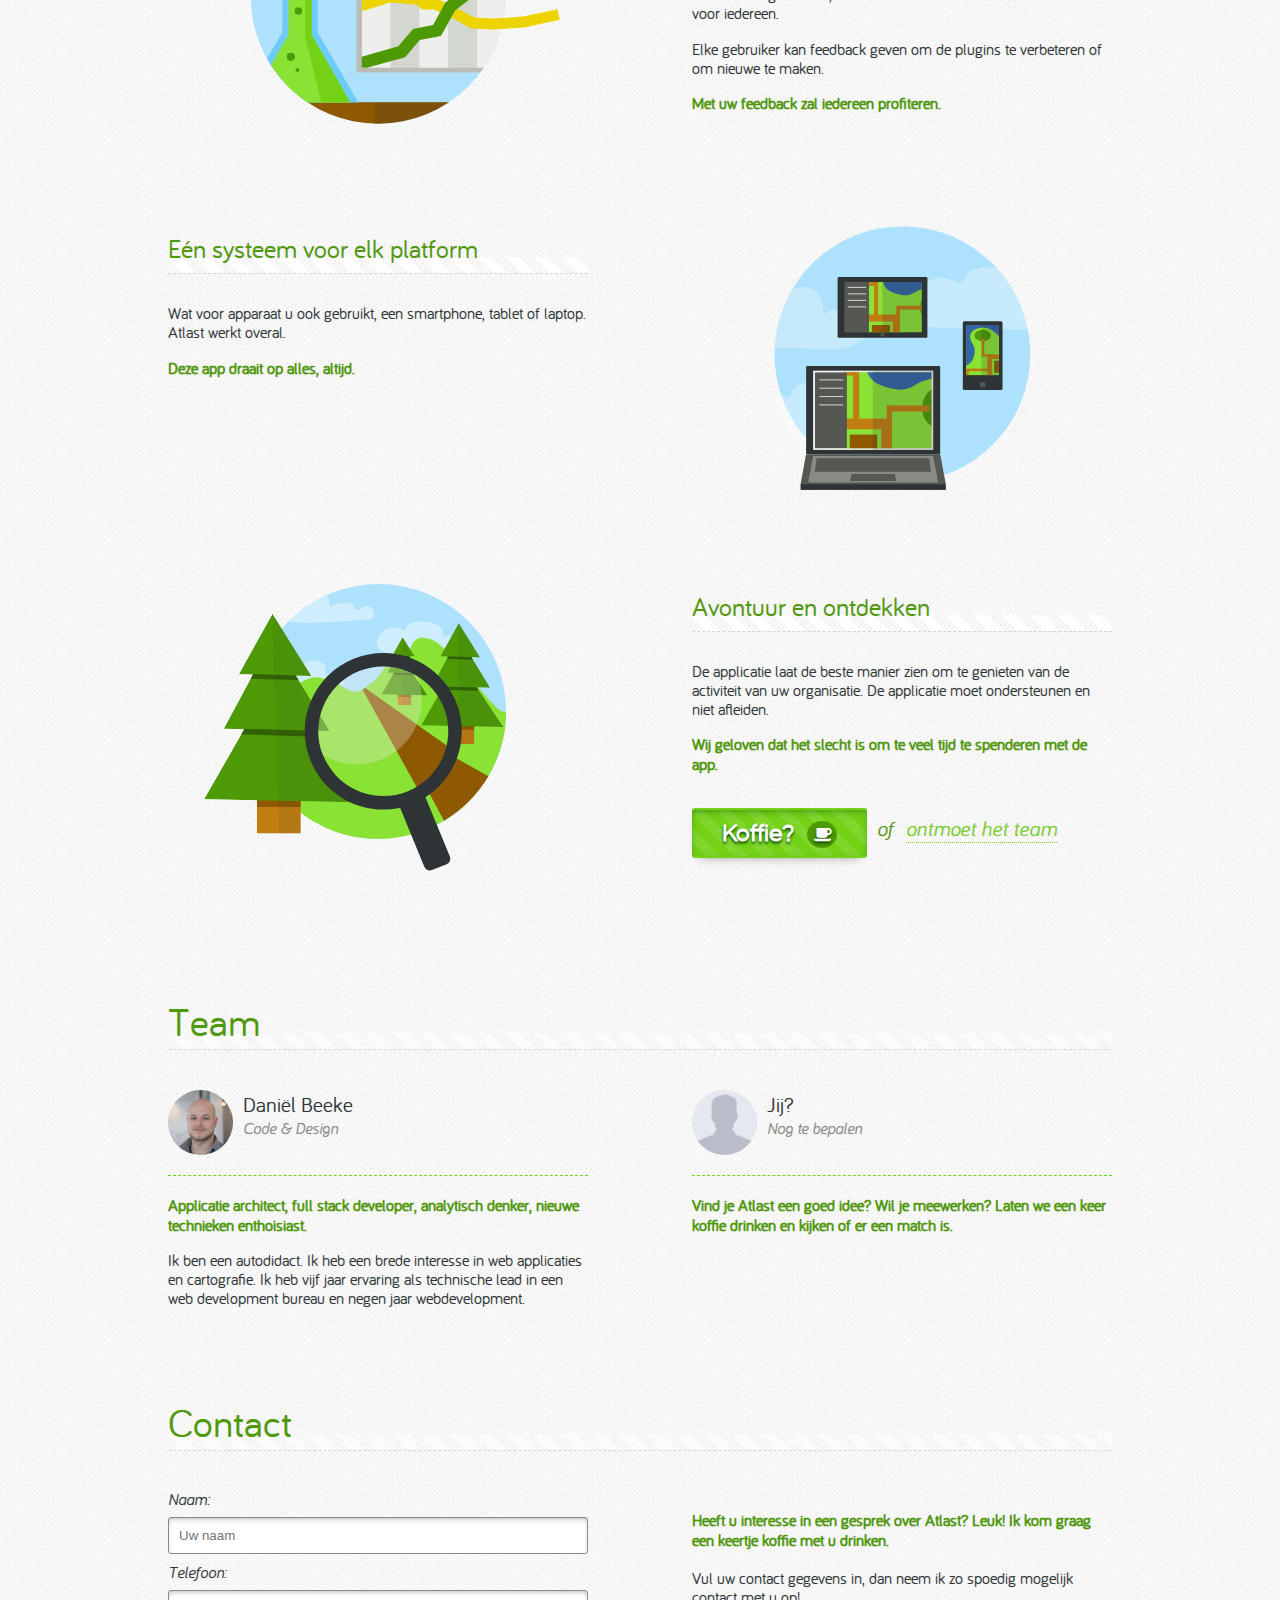
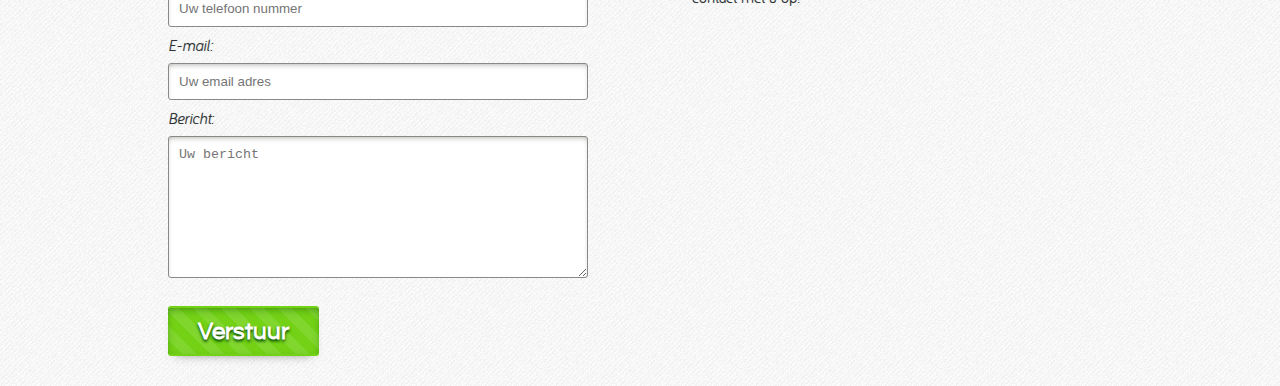
==== commit 7d634f3b: "analytics" ====
--- a/index.html
+++ b/index.html
@@ -67,10 +67,9 @@
         </article>
         <article id="overview">
             <h3>Overzicht</h3>
-
-            <div class="row odd">
-                <div class="block">
-                    <i class="icon-pencil"></i>
+            <br><br><br>
+            <div class="row even">
+                <div class="block">
                     <h4>Prachtig ontworpen kaarten</h4>
                     <img id="map-paint" src="svg/map-paint.svg" onerror="this.onerror=null; this.src='img/map-paint.png'">
                     <p>Een prachtige interactieve plattegrond specifiek voor uw organisatie. Eenvoudig te updaten met nieuwe attracties en nieuws.</p>
@@ -78,9 +77,8 @@
                     <p><strong>Prachtige kaarten op maat gemaakt, klaar voor gebruik.</strong></p>
                 </div>
             </div>
-            <div class="row even">
-                <div class="block">
-                    <i class="icon-lightbulb"></i>
+            <div class="row odd">
+                <div class="block">
                     <h4>Modulair systeem, betalen naar verbruik</h4>
                     <img id="modular" src="svg/modular.svg" onerror="this.onerror=null; this.src='img/modular.png'" />
                     <p>Atlast is net als Lego, een geweldige set bouwstenen. U kunt heel eenvoudig functionaliteit toevoegen. U kunt de applicatie afnemen in de basisvorm en daarna wanneer nodig, functionaliteit toevoegen.</p>
@@ -88,9 +86,20 @@
                 </div>
             </div>
 
-            <div class="row odd">
-                <div class="block">
-                    <i class="icon-star"></i>
+
+
+            <div class="row even">
+                <div class="block">
+                    <h4>Analytisch dashboard</h4>
+                    <img id="balloons" src="svg/analytics.svg" onerror="this.onerror=null; this.src='img/balloons.png'">
+                    <p>Met Atlast heeft u inzicht in welke attracties veel bezoekers trekken. U kunt zien op welke dag het plein vol stroomt en op welke dag de bezoekers het langste wachten.</p>
+                    <p><strong>Inzicht in het gedrag van uw bezoekers.</strong></p>
+                </div>
+            </div>
+
+
+            <div class="row odd">
+                <div class="block">
                     <h4>Uw succes is ons succes</h4>
                     <img id="balloons" src="svg/balloons.svg" onerror="this.onerror=null; this.src='img/balloons.png'">
                     <p>Op welke manier dan ook, u bent afhankelijk van uw klanten. Of u nu een groot evenement organiseert, of de eigenaar bent van een pretpark, Atlast zet zich in om de plattegrond, de belangrijkste hulp voor uw klanten, te verbeteren zodat uw klanten nog meer kunnen focussen op het genieten van uw park of evenement.</p>
@@ -99,7 +108,6 @@
             </div>
             <div class="row even">
                 <div class="block">
-                    <i class="icon-cogs"></i>
                     <h4>Whitelabel</h4>
                     <img id="whitelabel" src="svg/whitelabel-nl.svg" onerror="this.onerror=null; this.src='img/whitelabel-nl.png'" />
                     <p>De applicatie zal voorzien worden van uw logo en uw huisstijl. Het is belangrijk voor ons dat uw applicatie een groot succes wordt.</p><p><strong>Alle knoppen, menu’s en pictogrammen worden in uw huisstijl uitgevoerd.</strong></p>
@@ -107,7 +115,6 @@
             </div>
             <div class="row odd">
                 <div class="block">
-                    <i class="icon-beaker"></i>
                     <h4>Constante verbetering</h4>
                     <img id="beaker" src="svg/beaker.svg" onerror="this.onerror=null; this.src='img/beaker.png'">
                     <p>Atlast is een modulaire applicatie. Er is een rijk scala aan plugins voor u beschikbaar. Omdat deze plugins gebruikt worden door meerdere organisaties, kunnen die in één keer verbeterd worden voor iedereen.</p>
@@ -116,7 +123,6 @@
             </div>
             <div class="row even">
                 <div class="block">
-                    <i class="icon-mobile-phone"></i>
                     <h4>Eén systeem voor elk platform</h4>
                     <img id="devices" src="svg/devices.svg" onerror="this.onerror=null; this.src='img/devices.png'">
                     <p>Wat voor apparaat u ook gebruikt, een smartphone, tablet of laptop. Atlast werkt overal.</p>
@@ -125,7 +131,6 @@
             </div>
             <div class="row odd">
                 <div class="block">
-                    <i class="icon-search"></i>
                     <h4>Avontuur en ontdekken</h4>
                     <img id="explore" src="svg/explore.svg" onerror="this.onerror=null; this.src='img/explore.png'" />
                     <p>De applicatie laat de beste manier zien om te genieten van de activiteit van uw organisatie. De applicatie moet ondersteunen en niet afleiden.</p>
--- a/stylesheets/screen.css
+++ b/stylesheets/screen.css
@@ -4716,7 +4716,7 @@
   article#team .team-member {
     width: 44.44444%;
     float: left;
-    margin-right: 11.11111%;
+    margin-right: 1.85185%;
   }
   /* line 47, ../sass/_team.scss */
   article#team .team-member:nth-child(2n) {
@@ -4835,7 +4835,7 @@
   #contact form {
     width: 44.44444%;
     float: left;
-    margin-right: 11.11111%;
+    margin-right: 1.85185%;
   }
   /* line 40, ../sass/_contact.scss */
   #contact form input[type="text"], #contact form input[type="email"], #contact form textarea {
@@ -5044,20 +5044,20 @@
   }
   /* line 85, ../sass/_overview.scss */
   #overview div.row .button-wrapper {
-    width: 49.15254%;
+    width: 44.44444%;
     float: right;
     margin-right: 0;
     clear: right;
   }
   /* line 90, ../sass/_overview.scss */
   #overview div.row.odd div.block img, #overview div.row.odd div.block iframe {
-    width: 49.15254%;
+    width: 44.44444%;
     float: left;
-    margin-right: 1.69492%;
+    margin-right: 1.85185%;
   }
   /* line 93, ../sass/_overview.scss */
   #overview div.row.odd div.block p, #overview div.row.odd div.block h4 {
-    width: 49.15254%;
+    width: 44.44444%;
     float: right;
     margin-right: 0;
     clear: right;
@@ -5069,15 +5069,15 @@
   }
   /* line 103, ../sass/_overview.scss */
   #overview div.row.even div.block img, #overview div.row.even div.block iframe {
-    width: 49.15254%;
+    width: 44.44444%;
     float: right;
     margin-right: 0;
   }
   /* line 106, ../sass/_overview.scss */
   #overview div.row.even div.block p, #overview div.row.even div.block h4 {
-    width: 49.15254%;
+    width: 44.44444%;
     float: left;
-    margin-right: 1.69492%;
+    margin-right: 1.85185%;
     clear: left;
   }
   /* line 110, ../sass/_overview.scss */
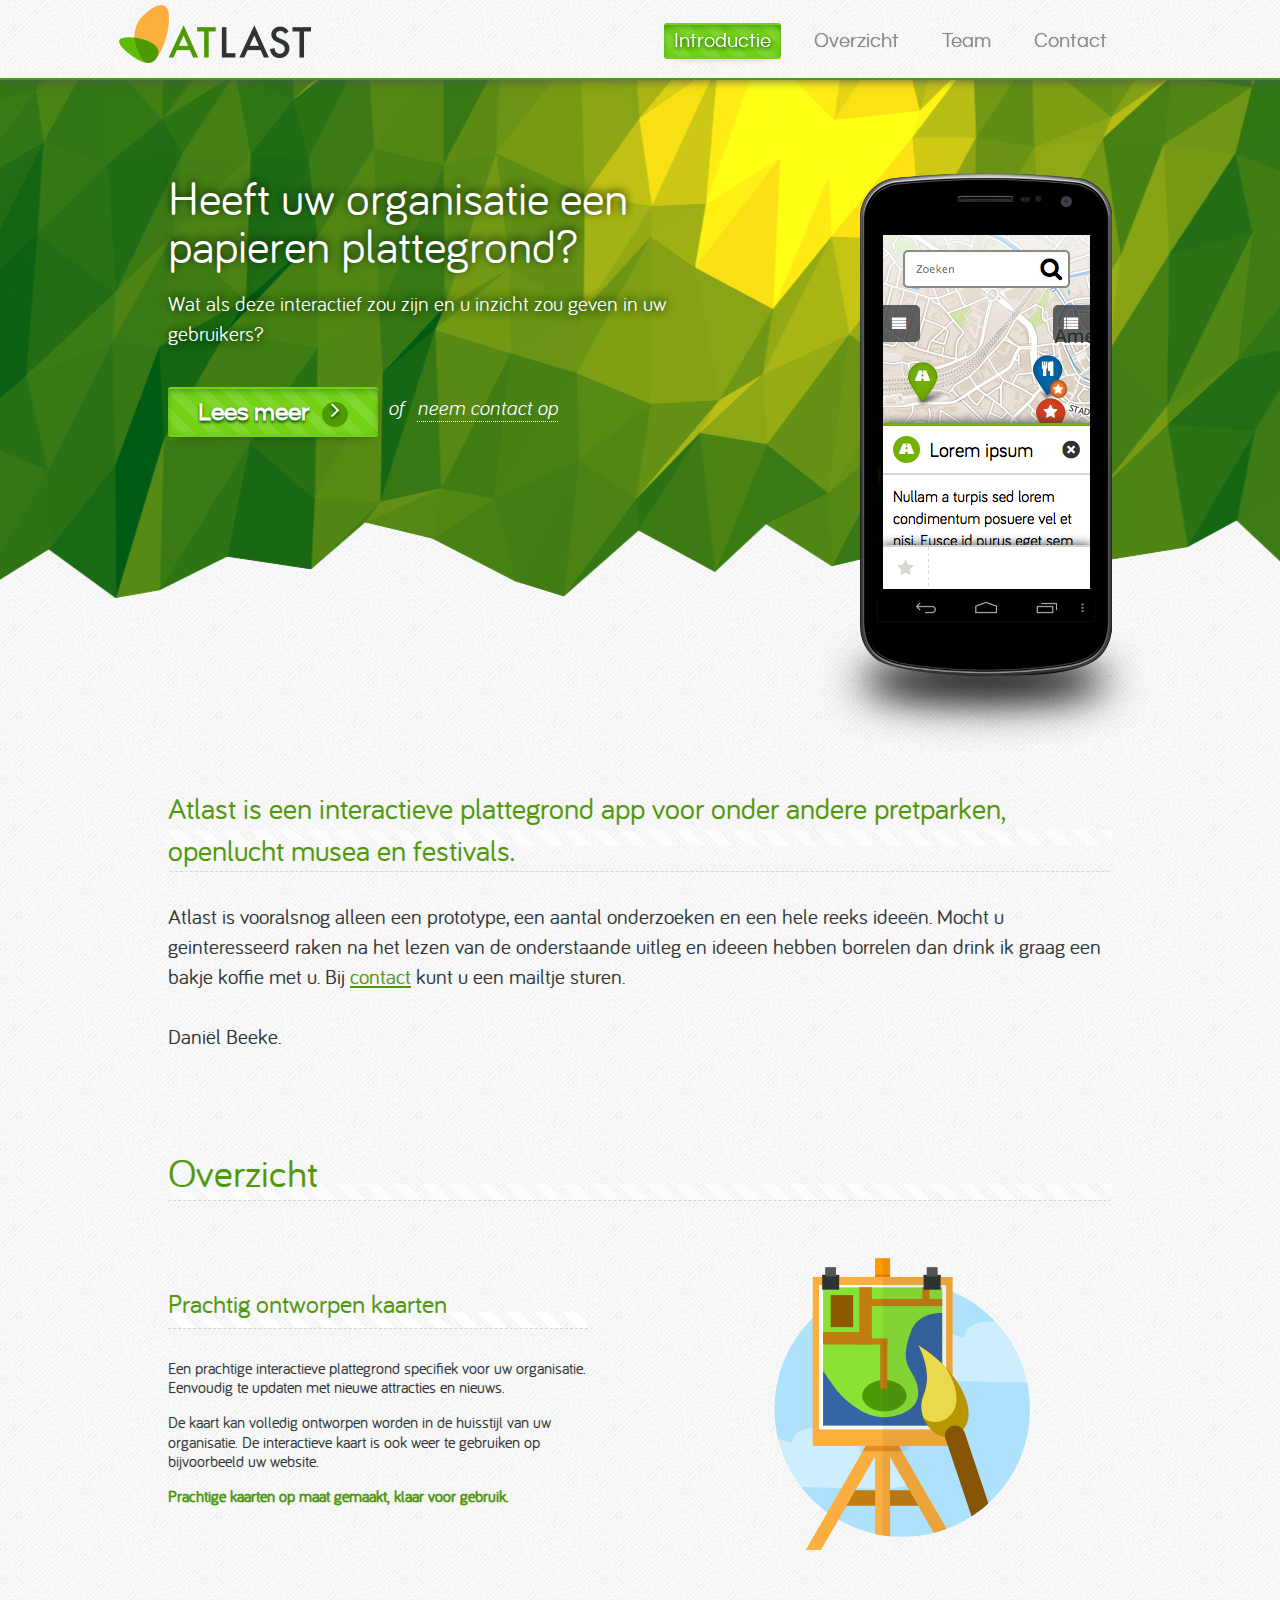
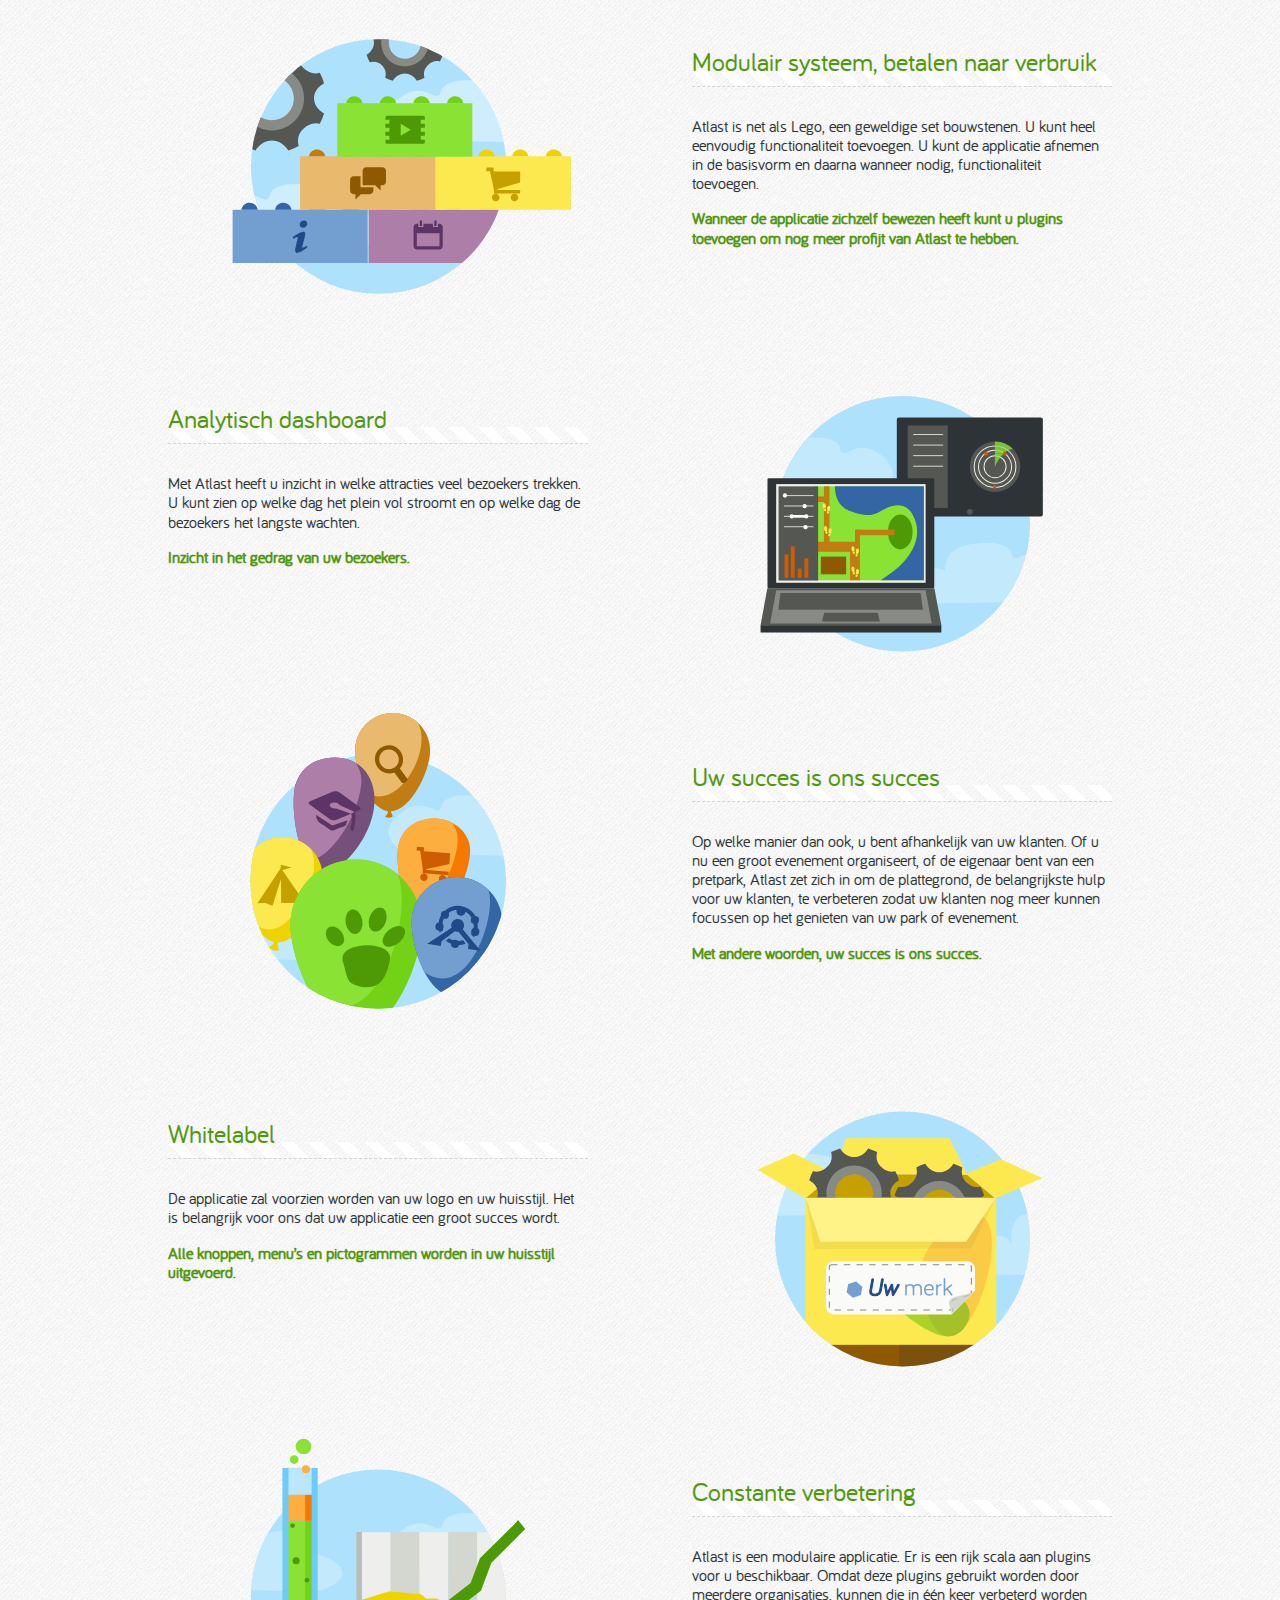
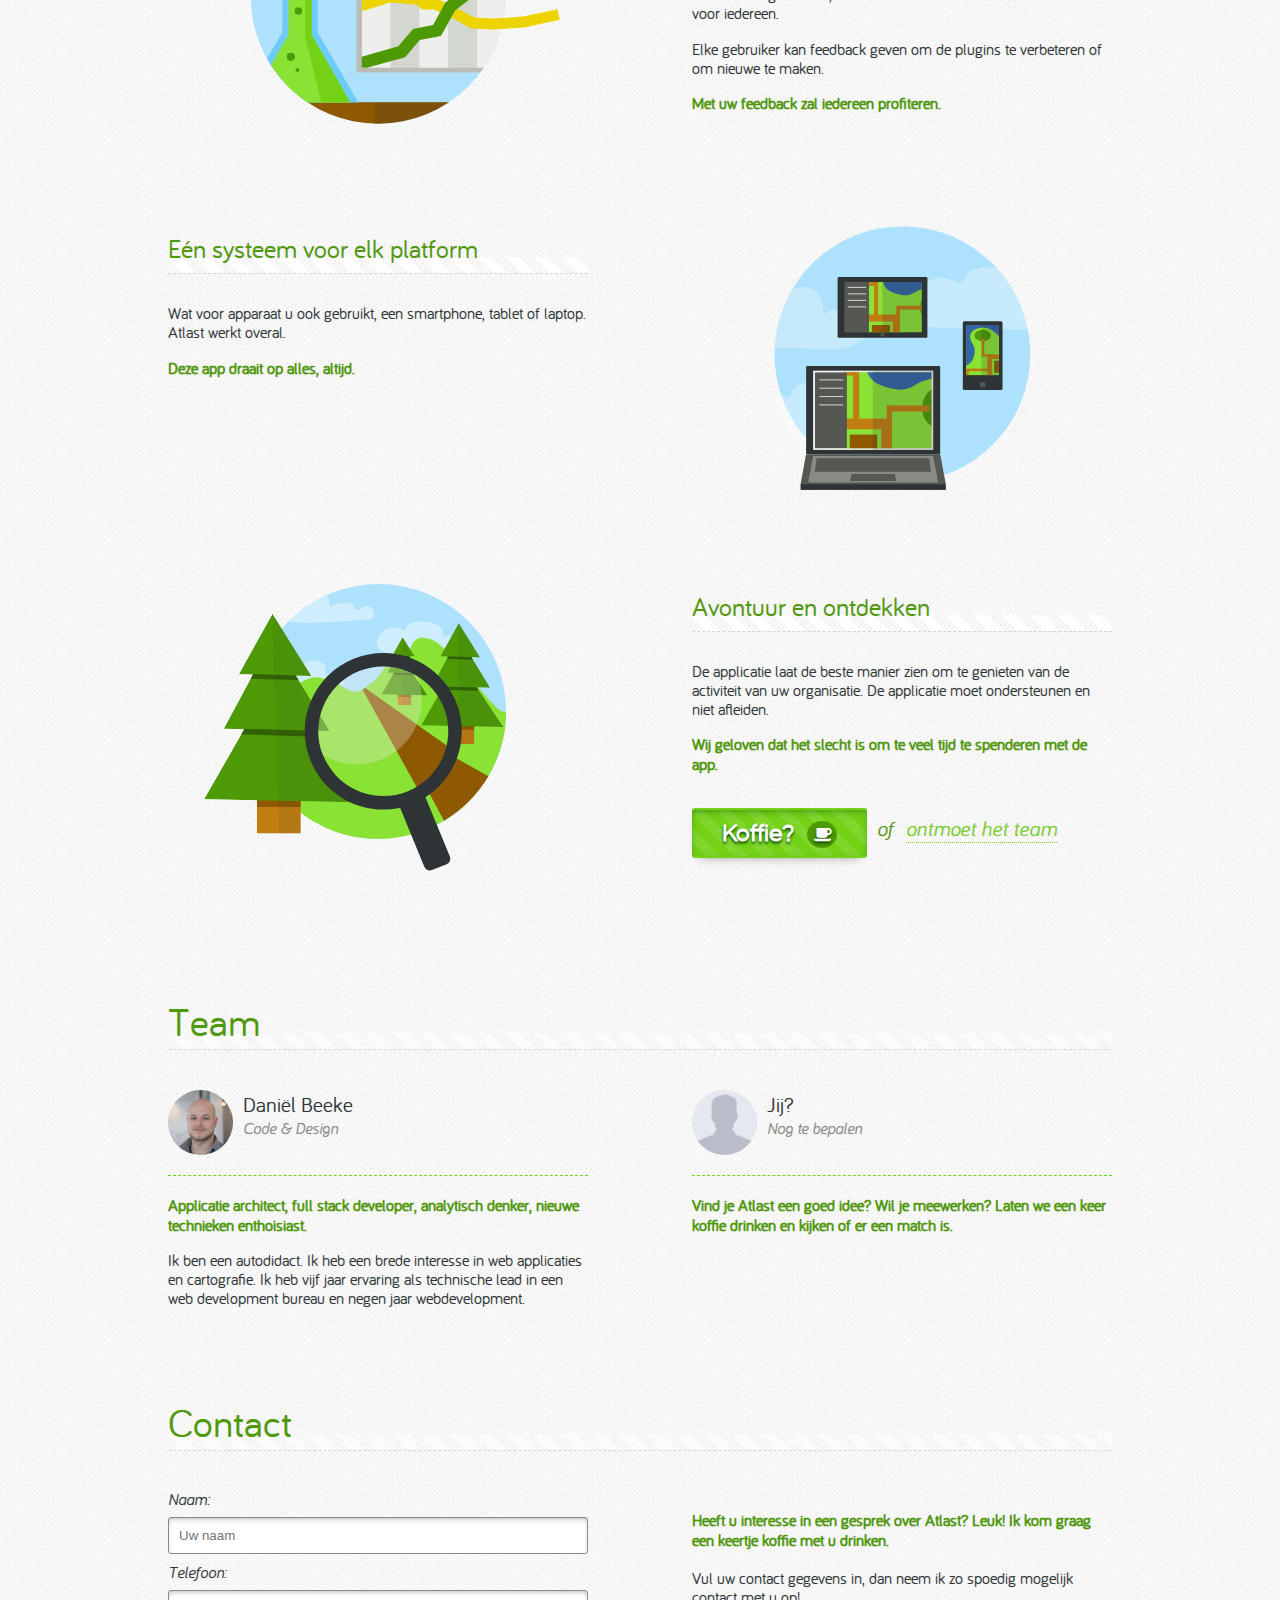
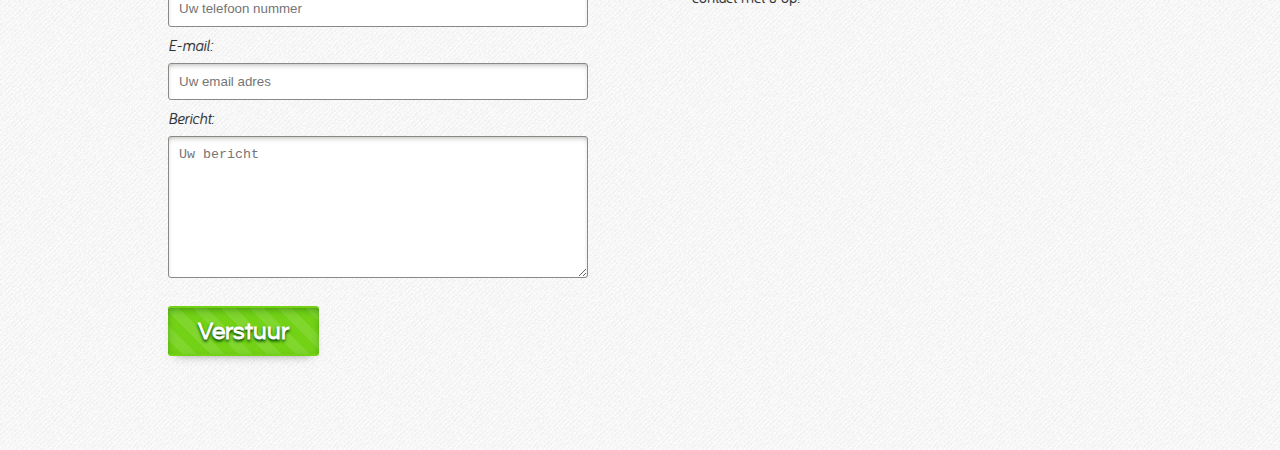
==== commit 3d76e6c9: "up" ====
--- a/index.html
+++ b/index.html
@@ -40,7 +40,7 @@
                 <span class="menu-pipe">|</span>
             <a href="#team">Team</a>
                 <span class="menu-pipe">|</span>
-            <a href="#contact">Contact</a>
+            <a href="#contact" class="goto-contact">Contact</a>
             <div id="menu-slider"></div>
         </navigation>
     </div>
@@ -178,9 +178,12 @@
             <p><strong>Heeft u interesse in een gesprek over Atlast? Leuk! Ik kom graag een keertje koffie met u drinken.</strong>
                 <br><br>
             <span>Vul uw contact gegevens in, dan neem ik zo spoedig mogelijk contact met u op!</span>
+                <br><br>
+                <strong class="thank-you-block">Bedankt voor uw email. Ik neem zo spoedig mogelijk contact met u op.</strong>
             </p>
 
             <form action="" autocomplete="on" method="post">
+                <input type="hidden" name="_next" value="//atlastlab.com#thanks" />
                 <div class="form-item-wrapper">
                     <label class="hidden-mobile">Naam: </label><input class="mobile-full-width" placeholder="Uw naam" type="text" name="fname" />
                 </div>
@@ -188,7 +191,7 @@
                     <label class="hidden-mobile">Telefoon: </label><input class="mobile-full-width" placeholder="Uw telefoon nummer" type="text" name="phone" />
                 </div>
                 <div class="form-item-wrapper">
-                    <label class="hidden-mobile">E-mail: </label><input class="mobile-full-width" placeholder="Uw email adres" type="email" name="email" autocomplete="off" required />
+                    <label class="hidden-mobile">E-mail: </label><input class="mobile-full-width" placeholder="Uw email adres" type="email" name="email" required />
                 </div>
                 <div class="form-item-wrapper">
                     <label class="hidden-mobile">Bericht: </label><textarea class="mobile-full-width" placeholder="Uw bericht" name="message" rows="8" required></textarea>
@@ -197,6 +200,7 @@
             </form>
         </article>
     </section>
+    <br><br><br><br>
 </div>
 
         <script src="//ajax.googleapis.com/ajax/libs/jquery/1.9.0/jquery.min.js"></script>
--- a/stylesheets/screen.css
+++ b/stylesheets/screen.css
@@ -4853,19 +4853,31 @@
     margin-right: 0;
   }
 }
+/* line 53, ../sass/_contact.scss */
+.thank-you-block {
+  padding: 20px;
+  display: none;
+  color: white;
+  background-color: #4e9a06;
+  border-radius: 3px;
+  -moz-box-shadow: 0 3px 12px -6px #004500, 0px 6px 11px -8px rgba(0, 0, 0, 0.5);
+  -webkit-box-shadow: 0 3px 12px -6px #004500, 0px 6px 11px -8px rgba(0, 0, 0, 0.5);
+  box-shadow: 0 3px 12px -6px #004500, 0px 6px 11px -8px rgba(0, 0, 0, 0.5);
+  text-shadow: 0 2px 3px #004500;
+  background-image: repeating-linear-gradient(45deg, transparent, transparent 10px, rgba(255, 255, 255, 0.1) 10px, rgba(255, 255, 255, 0.1) 20px);
+}
+
+/* line 68, ../sass/_contact.scss */
+body.thank-you-page .thank-you-block {
+  display: block;
+}
+
 /* line 1, ../sass/_prototype.scss */
 #mobile-with-leaflet {
   display: none;
 }
 
-@media (min-width: 720px) {
-  /* line 6, ../sass/_prototype.scss */
-  #mobile-with-leaflet {
-    display: block;
-    float: right;
-  }
-}
-/* line 12, ../sass/_prototype.scss */
+/* line 5, ../sass/_prototype.scss */
 #mobile-with-leaflet {
   position: relative;
   margin-left: 20px;
@@ -4873,7 +4885,7 @@
   height: 515px;
   width: 252px;
 }
-/* line 18, ../sass/_prototype.scss */
+/* line 11, ../sass/_prototype.scss */
 #mobile-with-leaflet #map {
   display: block;
   height: 354px;
@@ -4883,40 +4895,40 @@
   width: 207px;
 }
 
-/* line 28, ../sass/_prototype.scss */
+/* line 21, ../sass/_prototype.scss */
 .Mac #mobile-with-leaflet {
   background: url("../img/phone-iphone.png") no-repeat scroll 0 0 transparent;
   width: 245px;
 }
-/* line 31, ../sass/_prototype.scss */
+/* line 24, ../sass/_prototype.scss */
 .Mac #mobile-with-leaflet #map {
   display: block;
   left: 21px;
   position: relative;
   top: 76px;
 }
-/* line 38, ../sass/_prototype.scss */
+/* line 31, ../sass/_prototype.scss */
 .Mac #mobile-with-leaflet #phone-shadow {
   bottom: 9px;
 }
 
-/* line 43, ../sass/_prototype.scss */
+/* line 36, ../sass/_prototype.scss */
 .Windows.Explorer #mobile-with-leaflet {
   background: url("../img/phone-windows.png") no-repeat scroll 0 0 transparent;
 }
-/* line 46, ../sass/_prototype.scss */
+/* line 39, ../sass/_prototype.scss */
 .Windows.Explorer #mobile-with-leaflet #map {
   display: block;
   left: 23px;
   position: relative;
   top: 98px;
 }
-/* line 53, ../sass/_prototype.scss */
+/* line 46, ../sass/_prototype.scss */
 .Windows.Explorer #mobile-with-leaflet #phone-shadow {
   bottom: 9px;
 }
 
-/* line 58, ../sass/_prototype.scss */
+/* line 51, ../sass/_prototype.scss */
 #phone-shadow {
   background: none repeat scroll 0 0 black;
   -webkit-border-radius: 100%;
@@ -4935,6 +4947,19 @@
   z-index: -1;
 }
 
+@media (min-width: 720px) {
+  /* line 66, ../sass/_prototype.scss */
+  #mobile-with-leaflet {
+    display: block;
+    float: right;
+  }
+}
+@media (min-width: 960px) {
+  /* line 73, ../sass/_prototype.scss */
+  #mobile-with-leaflet {
+    margin-left: 100px;
+  }
+}
 /* line 2, ../sass/_overview.scss */
 #overview .cta-wrapper {
   float: left;
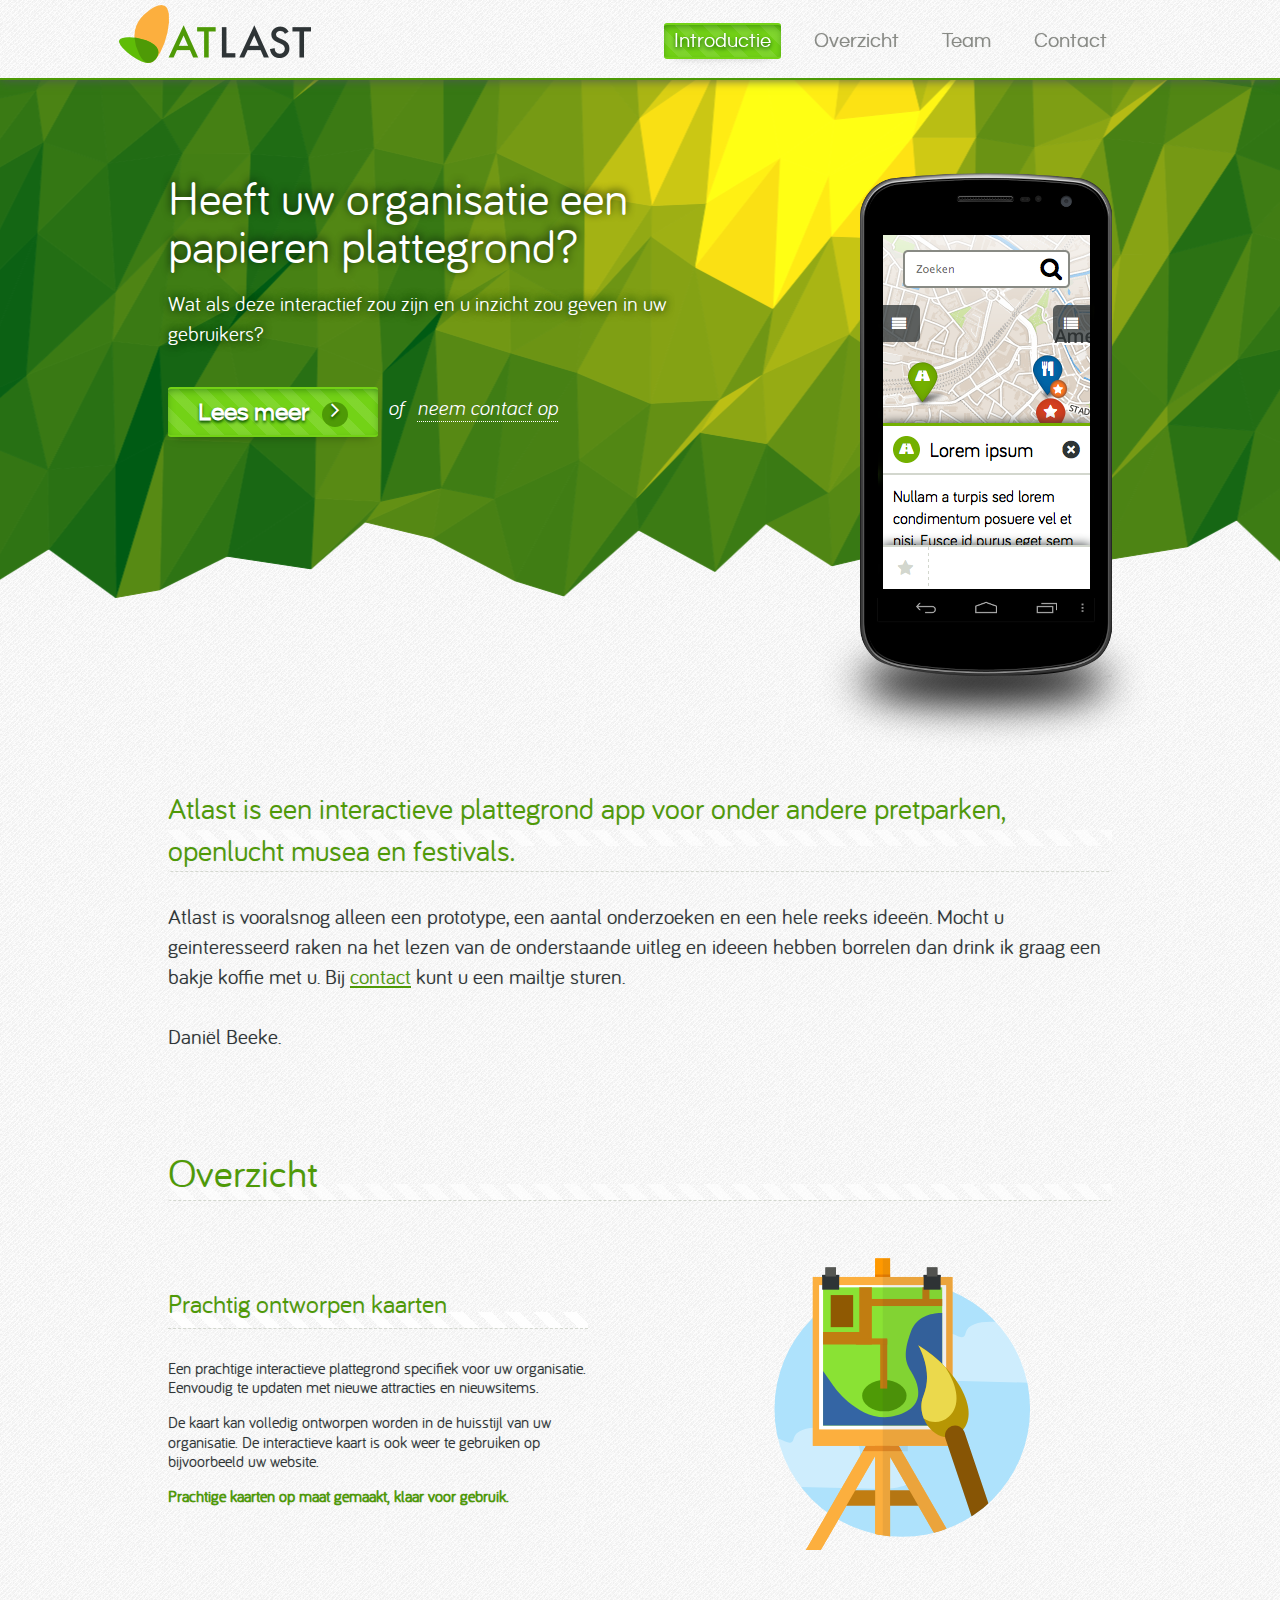
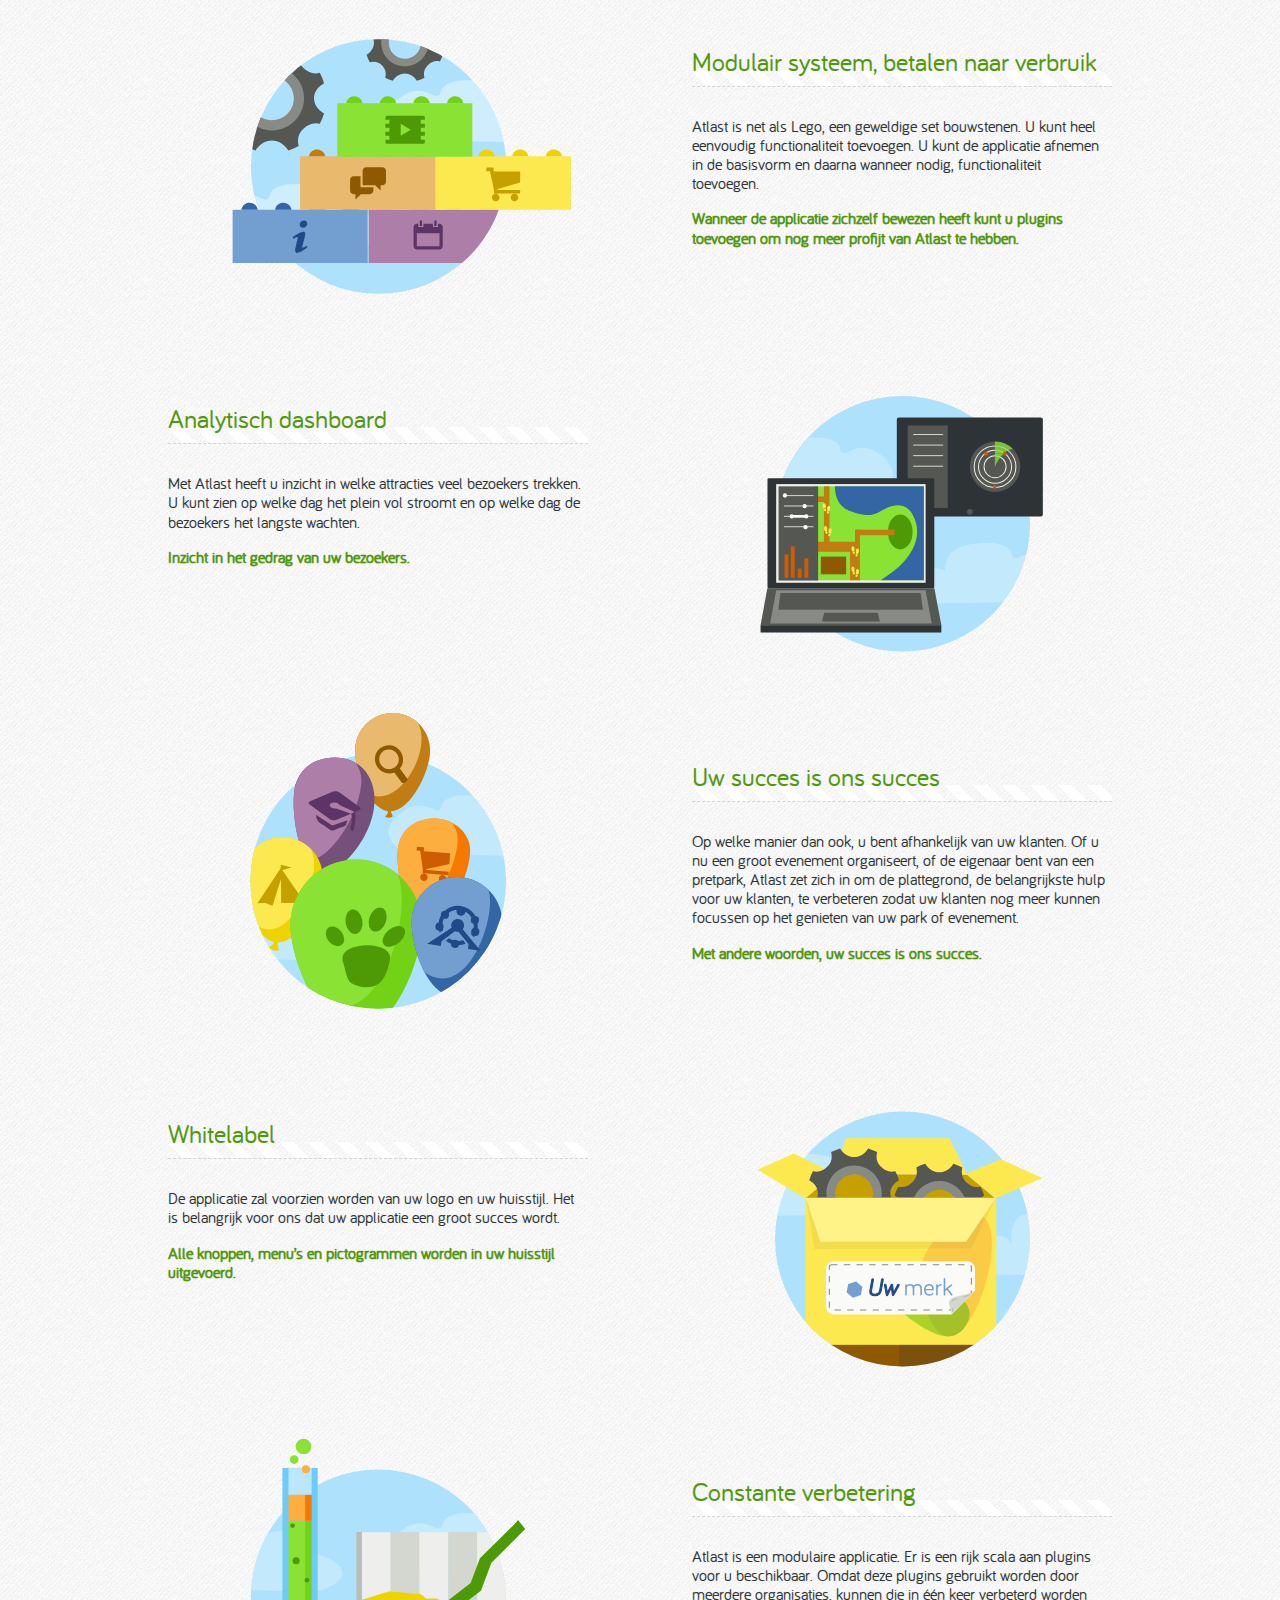
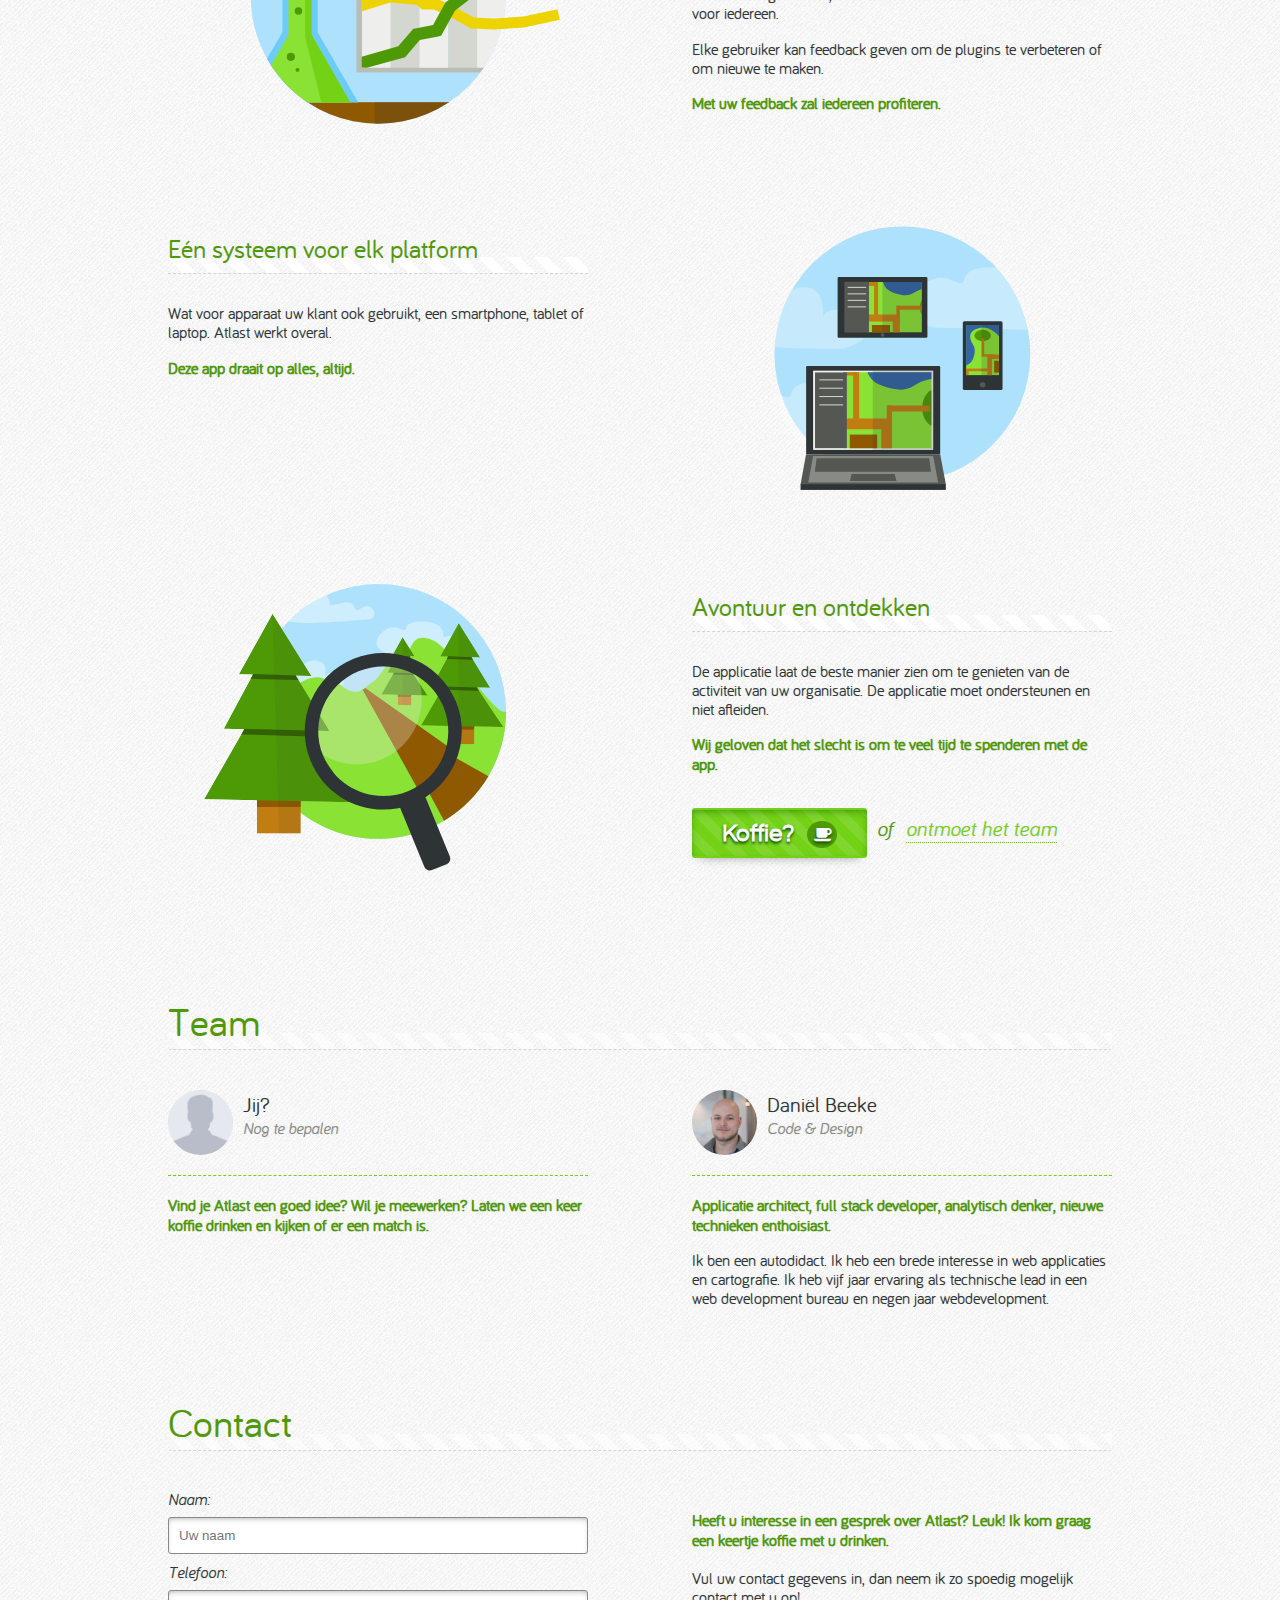
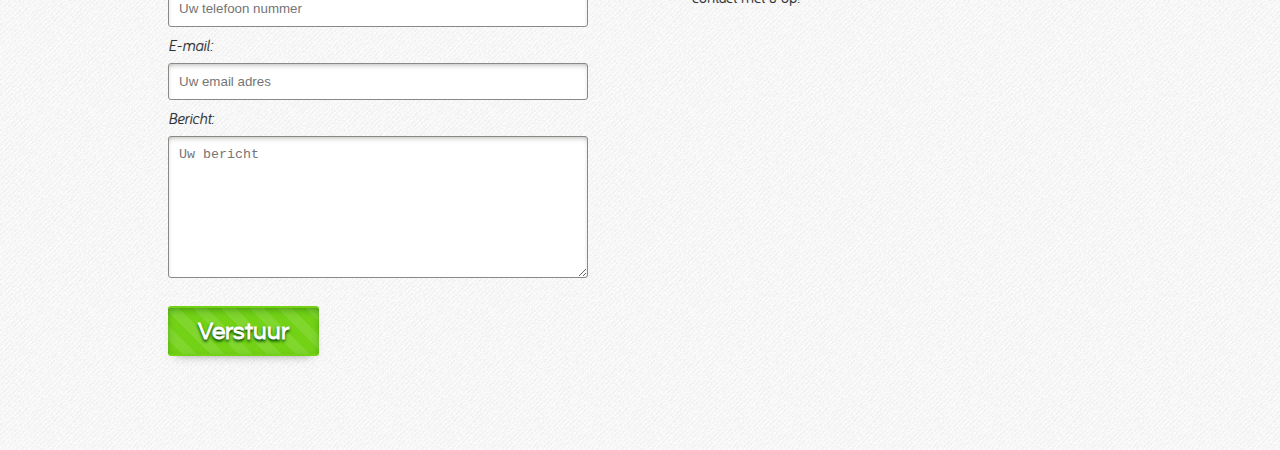
==== commit ef33f8dc: "up" ====
--- a/index.html
+++ b/index.html
@@ -72,7 +72,7 @@
                 <div class="block">
                     <h4>Prachtig ontworpen kaarten</h4>
                     <img id="map-paint" src="svg/map-paint.svg" onerror="this.onerror=null; this.src='img/map-paint.png'">
-                    <p>Een prachtige interactieve plattegrond specifiek voor uw organisatie. Eenvoudig te updaten met nieuwe attracties en nieuws.</p>
+                    <p>Een prachtige interactieve plattegrond specifiek voor uw organisatie. Eenvoudig te updaten met nieuwe attracties en nieuwsitems.</p>
                     <p>De kaart kan volledig ontworpen worden in de huisstijl van uw organisatie. De interactieve kaart is ook weer te gebruiken op bijvoorbeeld uw website.</p>
                     <p><strong>Prachtige kaarten op maat gemaakt, klaar voor gebruik.</strong></p>
                 </div>
@@ -125,7 +125,7 @@
                 <div class="block">
                     <h4>Eén systeem voor elk platform</h4>
                     <img id="devices" src="svg/devices.svg" onerror="this.onerror=null; this.src='img/devices.png'">
-                    <p>Wat voor apparaat u ook gebruikt, een smartphone, tablet of laptop. Atlast werkt overal.</p>
+                    <p>Wat voor apparaat uw klant ook gebruikt, een smartphone, tablet of laptop. Atlast werkt overal.</p>
                     <p><strong>Deze app draait op alles, altijd.</strong></p>
                 </div>
             </div>
@@ -147,6 +147,19 @@
 
         <article id="team">
             <h3>Team</h3>
+
+            <div class="team-member">
+                <div class="header">
+                    <img src="img/daniel-small.jpg">
+                    <div class="info">
+                        <h4>Daniël Beeke</h4>
+                        <em>Code & Design</em>
+                    </div>
+                </div>
+                <p class="top"><strong>Applicatie architect, full stack developer, analytisch denker, nieuwe technieken enthoisiast.</strong></p>
+                <p>Ik ben een autodidact. Ik heb een brede interesse in web applicaties en cartografie. Ik heb vijf jaar ervaring als technische lead in een web development bureau en negen jaar webdevelopment.</p>
+                <p></p>
+            </div>
             <div class="team-member">
                 <div class="header">
                     <img src="img/someone-small.png">
@@ -156,19 +169,6 @@
                     </div>
                 </div>
                 <p class="top"><strong>Vind je Atlast een goed idee? Wil je meewerken? Laten we een keer koffie drinken en kijken of er een match is.</strong></p>
-            </div>
-
-            <div class="team-member">
-                <div class="header">
-                    <img src="img/daniel-small.jpg">
-                    <div class="info">
-                        <h4>Daniël Beeke</h4>
-                        <em>Code & Design</em>
-                    </div>
-                </div>
-                <p class="top"><strong>Applicatie architect, full stack developer, analytisch denker, nieuwe technieken enthoisiast.</strong></p>
-                <p>Ik ben een autodidact. Ik heb een brede interesse in web applicaties en cartografie. Ik heb vijf jaar ervaring als technische lead in een web development bureau en negen jaar webdevelopment.</p>
-                <p></p>
             </div>
 
         </article>
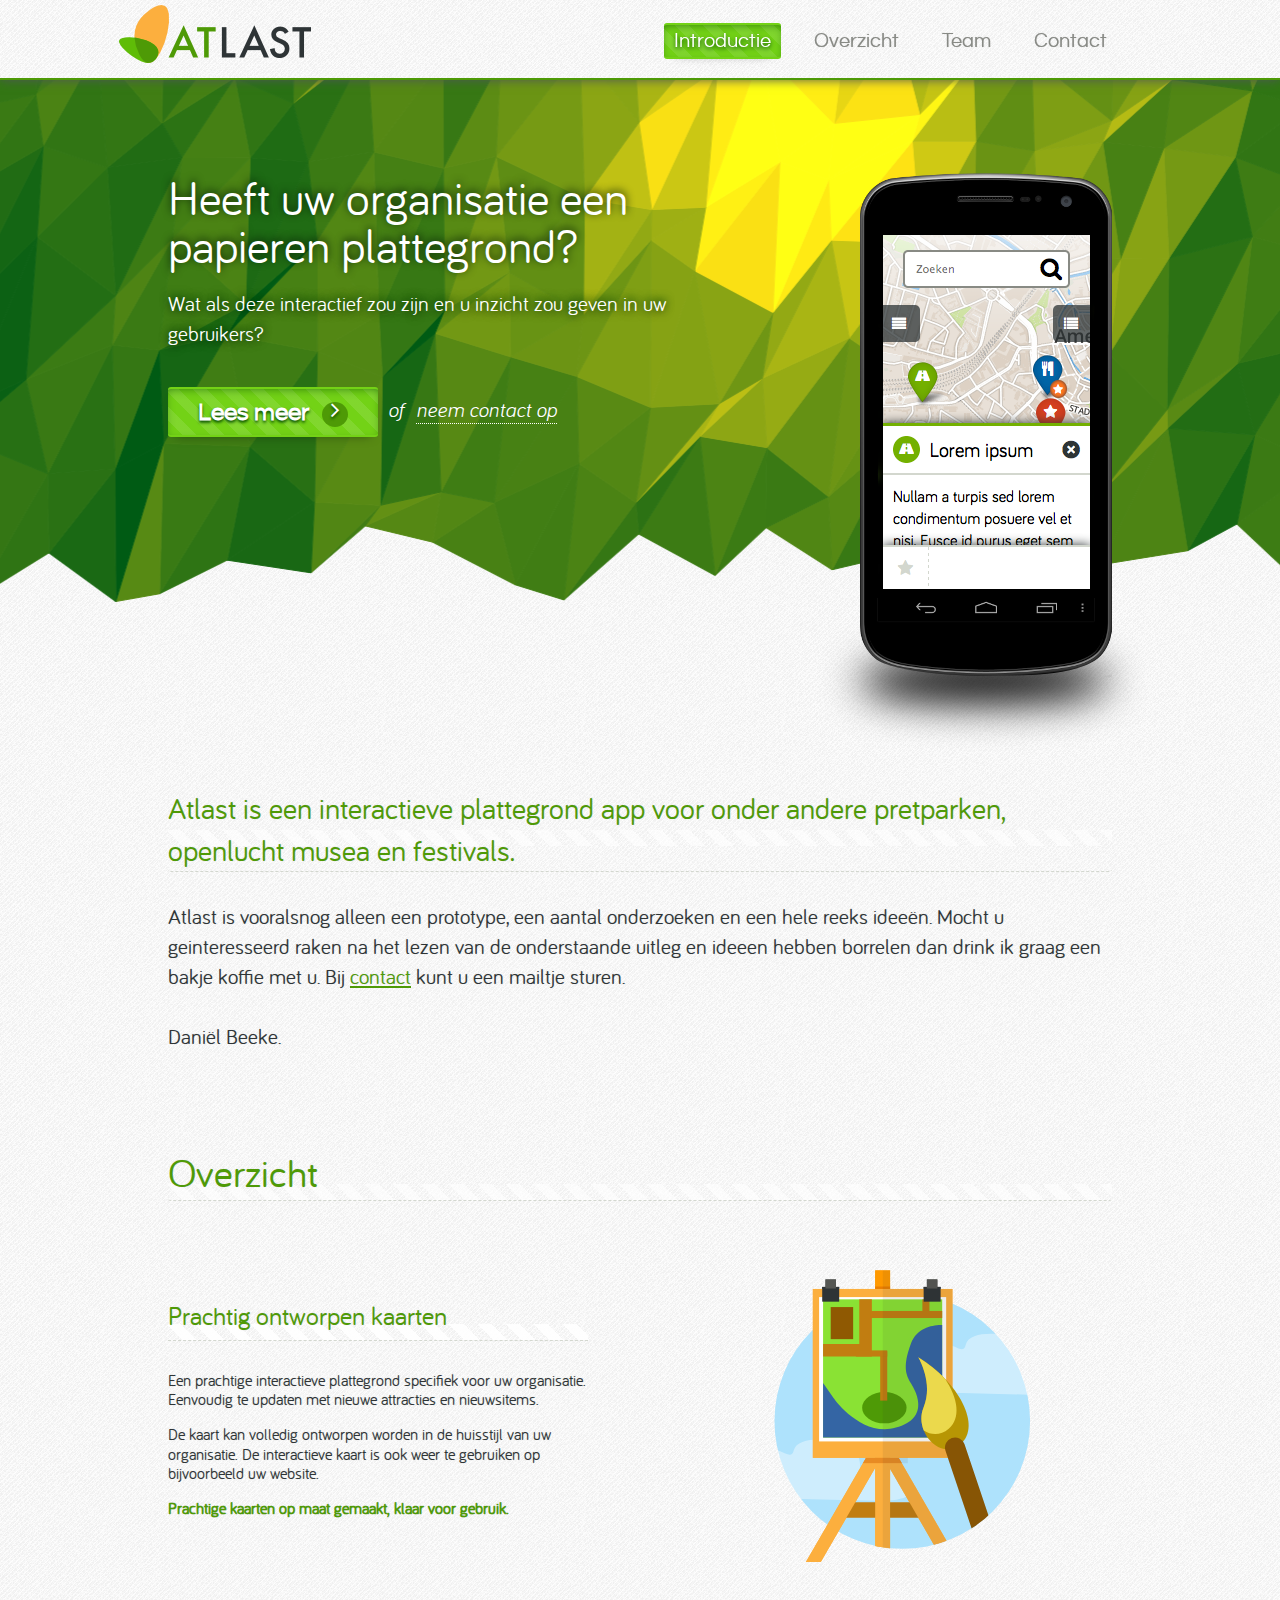
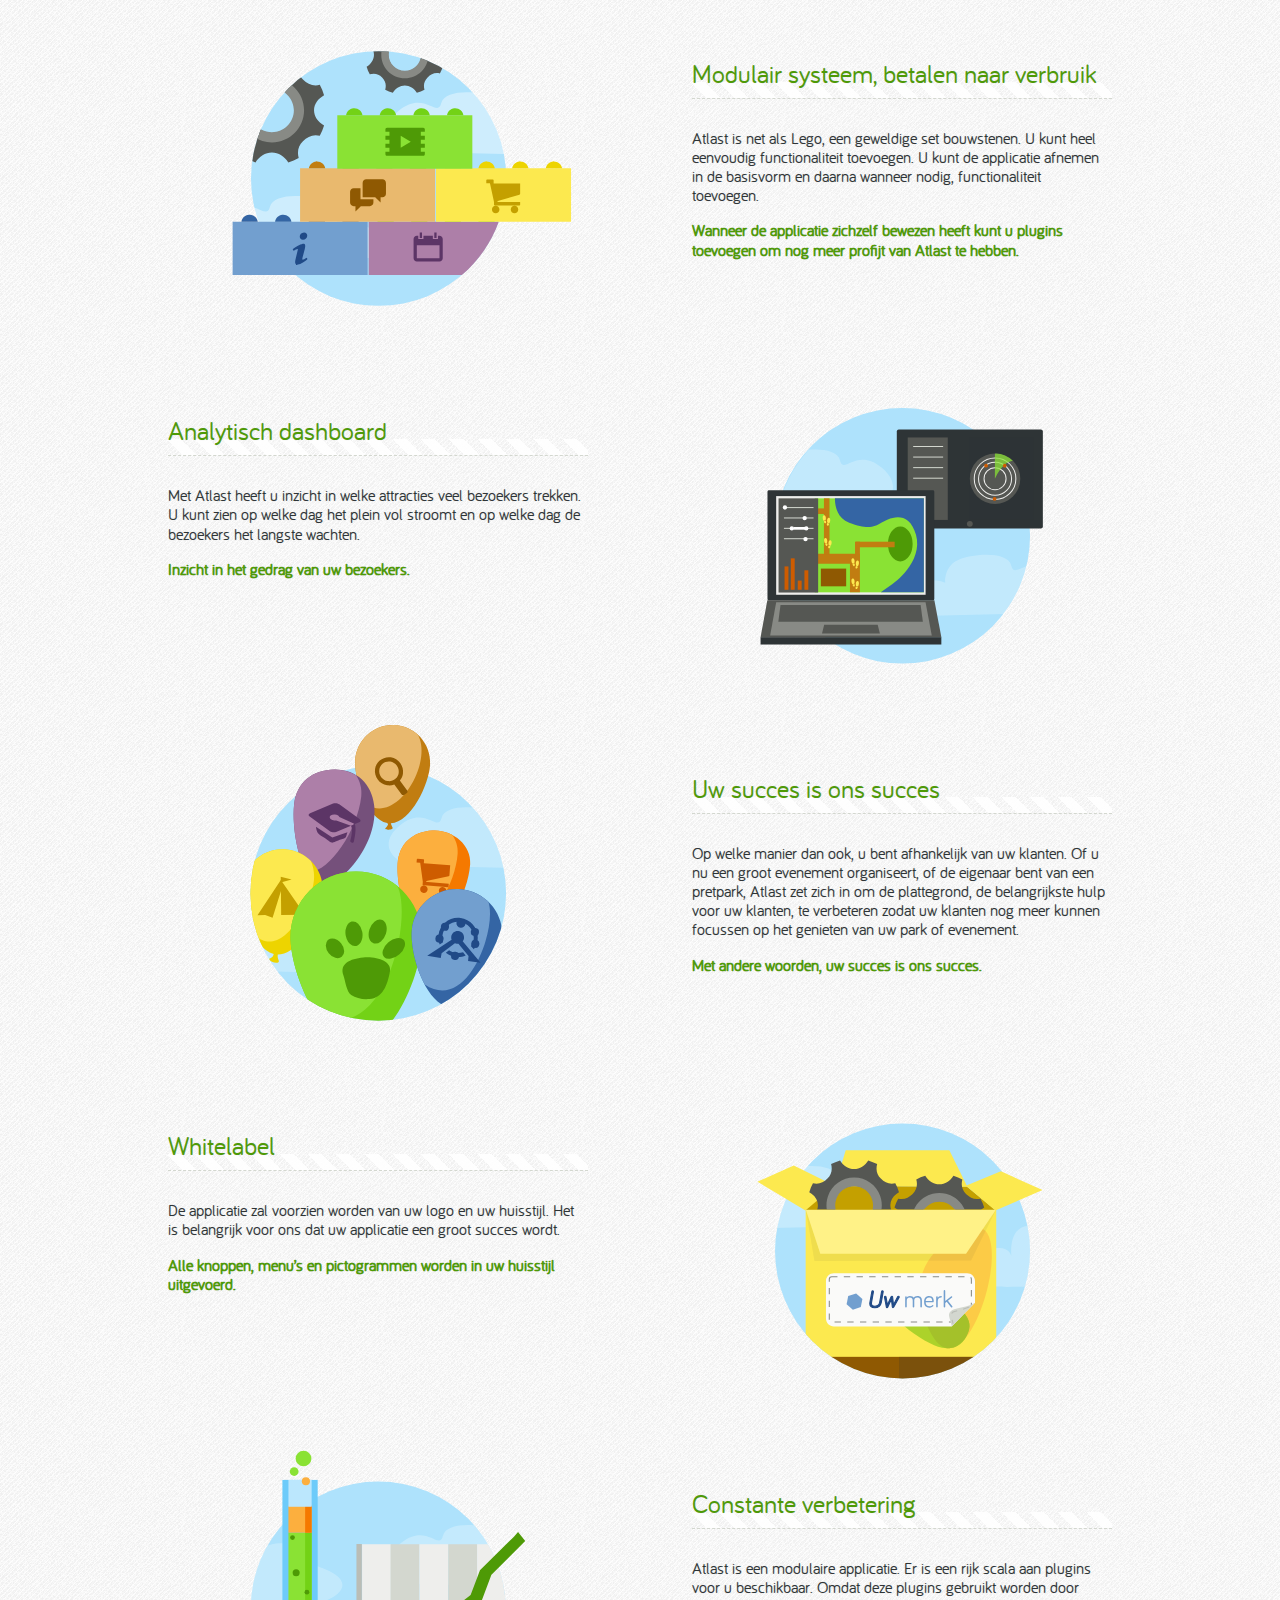
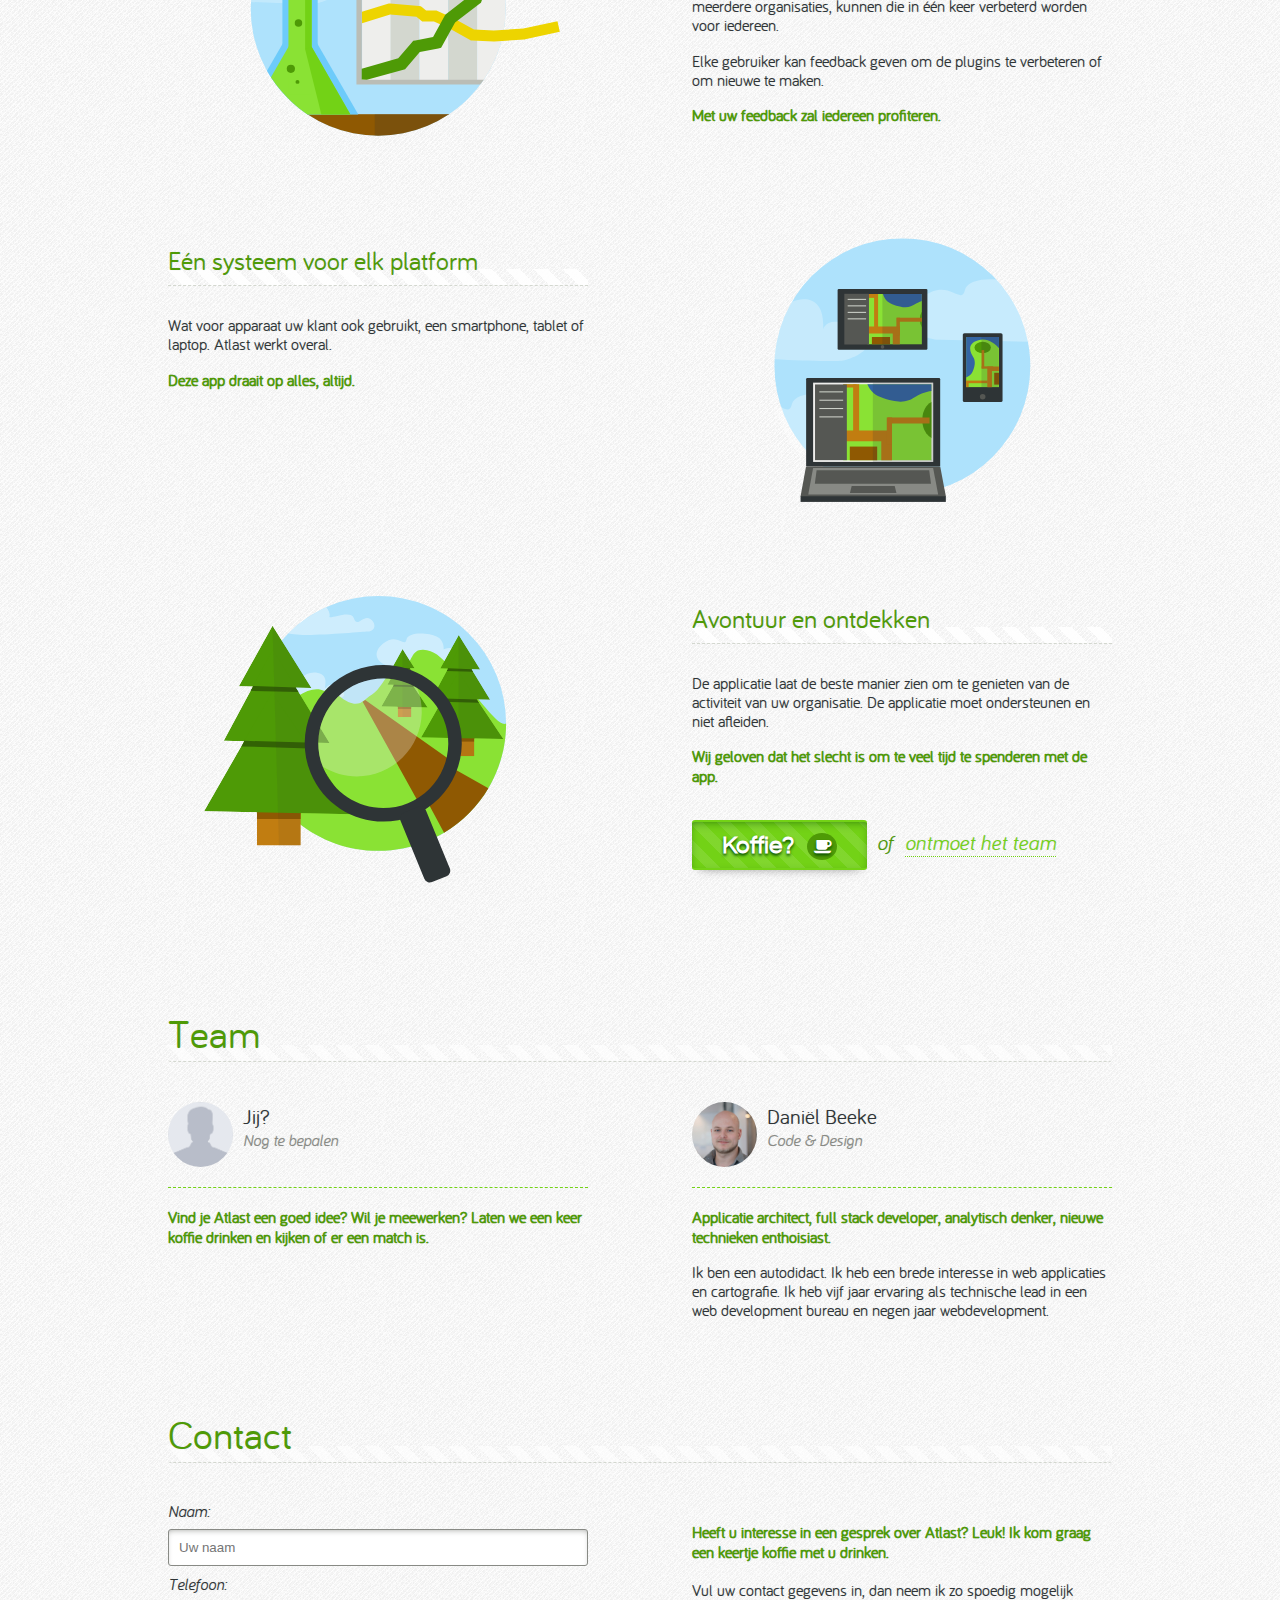
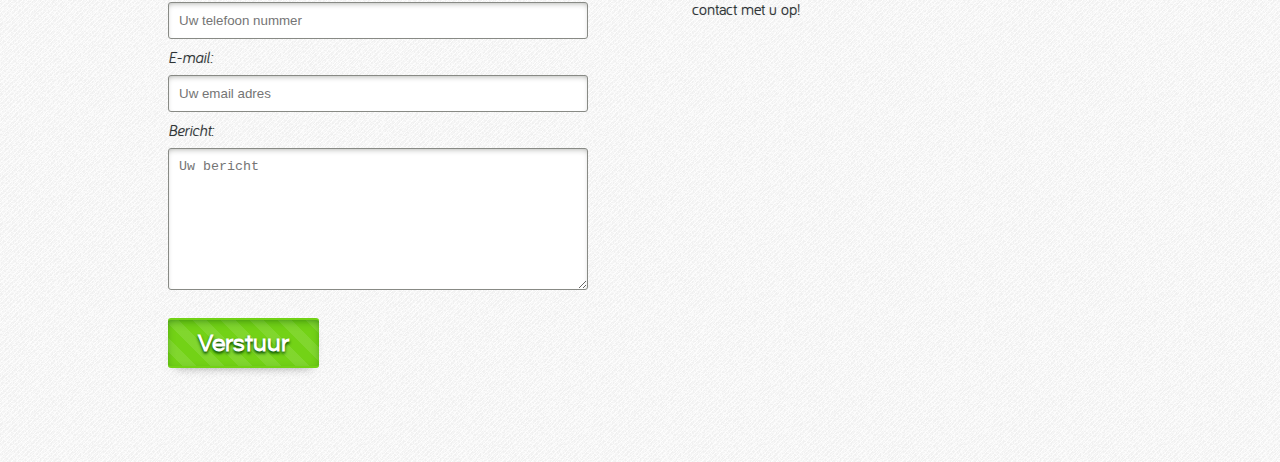
==== commit 22286f40: "up" ====
--- a/index.html
+++ b/index.html
@@ -67,7 +67,7 @@
         </article>
         <article id="overview">
             <h3>Overzicht</h3>
-            <br><br><br>
+
             <div class="row even">
                 <div class="block">
                     <h4>Prachtig ontworpen kaarten</h4>
--- a/stylesheets/screen.css
+++ b/stylesheets/screen.css
@@ -3881,6 +3881,7 @@
   -webkit-font-smoothing: antialiased;
   cursor: pointer;
   background: #73d216;
+  text-align: center;
   display: inline-block;
   vertical-align: middle;
   *vertical-align: auto;
@@ -3900,7 +3901,7 @@
   box-shadow: 0 3px 12px -6px #004500 inset, 0px 6px 11px -8px rgba(0, 0, 0, 0.5);
   background-image: repeating-linear-gradient(45deg, transparent, transparent 10px, rgba(255, 255, 255, 0.1) 10px, rgba(255, 255, 255, 0.1) 20px);
 }
-/* line 25, ../sass/_button.scss */
+/* line 26, ../sass/_button.scss */
 .button.icon-right i, .button:link.icon-right i, .button:visited.icon-right i {
   -moz-transition: all 0.4s;
   -o-transition: all 0.4s;
@@ -3919,7 +3920,7 @@
   position: relative;
   top: 1px;
 }
-/* line 39, ../sass/_button.scss */
+/* line 40, ../sass/_button.scss */
 .button:hover, .button:link:hover, .button:visited:hover {
   border-bottom: 2px solid #4e9a06;
   border-top: 2px solid #4e9a06;
@@ -3927,82 +3928,83 @@
   -webkit-box-shadow: 0 3px 15px -3px #004500 inset, 0px 6px 11px -5px rgba(0, 0, 0, 0.5);
   box-shadow: 0 3px 15px -3px #004500 inset, 0px 6px 11px -5px rgba(0, 0, 0, 0.5);
 }
-/* line 44, ../sass/_button.scss */
+/* line 45, ../sass/_button.scss */
 .button:hover i, .button:link:hover i, .button:visited:hover i {
   color: #edd400;
 }
 
-/* line 50, ../sass/_button.scss */
+/* line 51, ../sass/_button.scss */
 .button-suffix {
   color: white;
   font-size: 1.3em;
   position: relative;
-  top: 10px;
+  top: 20px;
   font-weight: lighter !important;
   margin-right: -20px !important;
 }
-/* line 59, ../sass/_button.scss */
+/* line 60, ../sass/_button.scss */
 .button-suffix a:link, .button-suffix a:visited {
   -moz-transition: all 0.4s;
   -o-transition: all 0.4s;
   -webkit-transition: all 0.4s;
   transition: all 0.4s;
   color: white;
-  margin-left: 8px;
+  margin-left: 7px;
   text-decoration: none;
   border-bottom: 1px dotted white;
 }
-/* line 67, ../sass/_button.scss */
+/* line 68, ../sass/_button.scss */
 .button-suffix a:hover {
   color: #edd400;
 }
 
-/* line 72, ../sass/_button.scss */
+/* line 73, ../sass/_button.scss */
 .button-suffix.dark {
   color: #4e9a06;
 }
-/* line 75, ../sass/_button.scss */
+/* line 76, ../sass/_button.scss */
 .button-suffix.dark a:link, .button-suffix.dark a:visited {
   color: #73d216;
   border-bottom: 1px dotted #73d216;
 }
-/* line 79, ../sass/_button.scss */
+/* line 80, ../sass/_button.scss */
 .button-suffix.dark a:hover {
   color: #edd400;
   border-bottom: 1px dotted #edd400;
 }
 
-/* line 86, ../sass/_button.scss */
+/* line 87, ../sass/_button.scss */
 .button i.icon-coffee {
   font-size: 17px;
   padding: 9px 5px 0px 7px !important;
   top: -1px !important;
 }
 
-/* line 92, ../sass/_button.scss */
+/* line 93, ../sass/_button.scss */
 .button i.icon-search {
   font-size: 17px;
   padding: 9px 5px 0px 7px !important;
   top: -1px !important;
 }
 
-/* line 99, ../sass/_button.scss */
+/* line 100, ../sass/_button.scss */
 .Firefox .button, .Firefox .button:link, .Firefox .button:visited {
   font-weight: 400;
 }
 
 @media (min-width: 720px) {
-  /* line 105, ../sass/_button.scss */
+  /* line 106, ../sass/_button.scss */
   .button {
     padding: 10px 30px 6px 30px !important;
   }
 
-  /* line 108, ../sass/_button.scss */
+  /* line 109, ../sass/_button.scss */
   .button-suffix {
+    top: 12px;
     margin-top: 19px;
   }
 }
-/* line 113, ../sass/_button.scss */
+/* line 115, ../sass/_button.scss */
 .button.mobile-full-width {
   margin-right: 10px !important;
 }
@@ -4136,36 +4138,16 @@
 #content-wrapper {
   padding-top: 45px;
   min-height: 700px;
-  background: url("../img/bg.png") no-repeat scroll -195px -339px transparent;
   overflow-x: hidden;
 }
 
-@media (max-width: 320px) {
-  /* line 115, ../sass/_layout.scss */
-  #content-wrapper {
-    background: url("../img/bg.png") no-repeat scroll -918px -286px transparent;
-  }
-}
-@media (min-width: 321px) and (max-width: 400px) {
-  /* line 121, ../sass/_layout.scss */
-  #content-wrapper {
-    background: url("../img/bg.png") no-repeat scroll -918px -294px transparent;
-  }
-}
-@media (min-width: 720px) {
-  /* line 127, ../sass/_layout.scss */
-  #content-wrapper {
-    padding-top: 65px;
-    background: url(../img/bg.png) no-repeat center -150px;
-  }
-}
 @media (min-width: 960px) {
-  /* line 134, ../sass/_layout.scss */
+  /* line 133, ../sass/_layout.scss */
   #content-wrapper {
     padding-top: 78px;
   }
 }
-/* line 140, ../sass/_layout.scss */
+/* line 139, ../sass/_layout.scss */
 #content {
   position: relative;
   *zoom: 1;
@@ -4182,7 +4164,7 @@
   display: table;
   clear: both;
 }
-/* line 145, ../sass/_layout.scss */
+/* line 144, ../sass/_layout.scss */
 #content article {
   padding-top: 10px;
   margin-bottom: 70px;
@@ -4197,7 +4179,7 @@
 }
 
 @media (min-width: 720px) {
-  /* line 159, ../sass/_layout.scss */
+  /* line 158, ../sass/_layout.scss */
   #content {
     *zoom: 1;
     max-width: 59em;
@@ -4213,29 +4195,29 @@
     clear: both;
   }
 }
-/* line 165, ../sass/_layout.scss */
+/* line 164, ../sass/_layout.scss */
 .float-right {
   float: right;
 }
 
-/* line 169, ../sass/_layout.scss */
+/* line 168, ../sass/_layout.scss */
 .float-left {
   float: left;
 }
 
-/* line 173, ../sass/_layout.scss */
+/* line 172, ../sass/_layout.scss */
 #intro-more {
   float: left;
   padding-top: 100px;
 }
-/* line 177, ../sass/_layout.scss */
+/* line 176, ../sass/_layout.scss */
 #intro-more .image-wrapper {
   width: 44.44444%;
   float: left;
   margin-right: 11.11111%;
   display: inline;
 }
-/* line 181, ../sass/_layout.scss */
+/* line 180, ../sass/_layout.scss */
 #intro-more .detail {
   position: relative;
   width: 44.44444%;
@@ -4244,27 +4226,27 @@
   *margin-left: -1em;
   display: inline;
 }
-/* line 183, ../sass/_layout.scss */
+/* line 182, ../sass/_layout.scss */
 #intro-more .detail h3 {
   font-size: 2.2em;
 }
-/* line 185, ../sass/_layout.scss */
+/* line 184, ../sass/_layout.scss */
 #intro-more .detail h3:after {
   top: 43px;
 }
 
-/* line 193, ../sass/_layout.scss */
+/* line 192, ../sass/_layout.scss */
 .hidden-mobile {
   display: none !important;
 }
 
 @media (min-width: 720px) {
-  /* line 199, ../sass/_layout.scss */
+  /* line 198, ../sass/_layout.scss */
   .hidden-mobile {
     display: block !important;
   }
 }
-/* line 204, ../sass/_layout.scss */
+/* line 203, ../sass/_layout.scss */
 .mobile-full-width {
   width: 100%;
   float: left;
@@ -4277,7 +4259,7 @@
 }
 
 @media (min-width: 720px) {
-  /* line 213, ../sass/_layout.scss */
+  /* line 212, ../sass/_layout.scss */
   .mobile-full-width {
     width: auto !important;
     -moz-box-sizing: border-box;
@@ -4286,72 +4268,109 @@
     text-align: left;
   }
 }
-@media (max-width: 719px) {
-  /* line 221, ../sass/_layout.scss */
-  h4, h3, h2 {
-    text-align: center;
-  }
-}
 /* line 1, ../sass/_intro.scss */
 article#introduction {
   margin-bottom: 80px;
 }
-
-/* line 6, ../sass/_intro.scss */
+/* line 5, ../sass/_intro.scss */
+article#introduction:after {
+  content: '';
+  display: block;
+  position: absolute;
+  width: 101vw;
+  height: 800px;
+  z-index: -1;
+  bottom: 60px;
+  left: 50%;
+  -moz-transform: translateX(-50%);
+  -ms-transform: translateX(-50%);
+  -webkit-transform: translateX(-50%);
+  transform: translateX(-50%);
+  background: url("../img/bg.png") no-repeat scroll center center transparent;
+}
+
+@media (max-width: 720px) {
+  /* line 20, ../sass/_intro.scss */
+  article#introduction:after {
+    bottom: -60px;
+    height: 600px;
+  }
+}
+/* line 27, ../sass/_intro.scss */
 span.streamer {
   padding-top: 20px;
   display: block;
   color: white;
 }
-/* line 11, ../sass/_intro.scss */
+/* line 32, ../sass/_intro.scss */
 span.streamer h2 {
   font-size: 31px;
   -webkit-font-smoothing: antialiased;
 }
-/* line 16, ../sass/_intro.scss */
+/* line 37, ../sass/_intro.scss */
 span.streamer h4 {
   margin: 20px 0;
   line-height: 20px;
   text-shadow: 0 -3px 2px #004500, 0 2px 5px rgba(0, 0, 0, 0.5);
 }
-/* line 20, ../sass/_intro.scss */
+/* line 41, ../sass/_intro.scss */
 span.streamer h4 em {
   font-size: 17px;
   line-height: 21px;
   margin-top: 24px;
 }
 
-/* line 30, ../sass/_intro.scss */
+/* line 51, ../sass/_intro.scss */
 .Chrome span.streamer h4, .Safari span.streamer h4 {
   text-shadow: 0 -3px 8px #004500, 0 2px 8px rgba(0, 0, 0, 0.5);
 }
-/* line 35, ../sass/_intro.scss */
+/* line 56, ../sass/_intro.scss */
 .Chrome .button i.icon-angle-right, .Safari .button i.icon-angle-right {
   padding: 4px 8px 3px 9px;
   top: -2px;
 }
 
 @media (max-width: 400px) {
-  /* line 42, ../sass/_intro.scss */
+  /* line 63, ../sass/_intro.scss */
   article#introduction {
     padding-bottom: 40px;
   }
 }
 @media (min-width: 720px) {
-  /* line 49, ../sass/_intro.scss */
+  /* line 70, ../sass/_intro.scss */
+  #overview > h3 {
+    margin-bottom: 100px;
+  }
+
+  /* line 73, ../sass/_intro.scss */
   span.streamer {
     padding-top: 50px;
     margin-top: 35px;
   }
 
-  /* line 53, ../sass/_intro.scss */
+  /* line 77, ../sass/_intro.scss */
   h2 {
     font-size: 3em !important;
   }
 
-  /* line 56, ../sass/_intro.scss */
+  /* line 80, ../sass/_intro.scss */
   h4 {
     line-height: 30px !important;
+  }
+}
+@media (max-width: 720px) {
+  /* line 87, ../sass/_intro.scss */
+  article#intro h3 {
+    border: 0;
+    line-height: 34px;
+  }
+  /* line 90, ../sass/_intro.scss */
+  article#intro h3:after {
+    display: none;
+  }
+  /* line 94, ../sass/_intro.scss */
+  article#intro h4 {
+    line-height: 26px;
   }
 }
 /* line 1, ../sass/_menu.scss */
@@ -4735,10 +4754,6 @@
   }
 }
 @media (max-width: 720px) {
-  /* line 68, ../sass/_team.scss */
-  .team-member {
-    text-align: center;
-  }
   /* line 70, ../sass/_team.scss */
   .team-member .header {
     display: inline-block;
